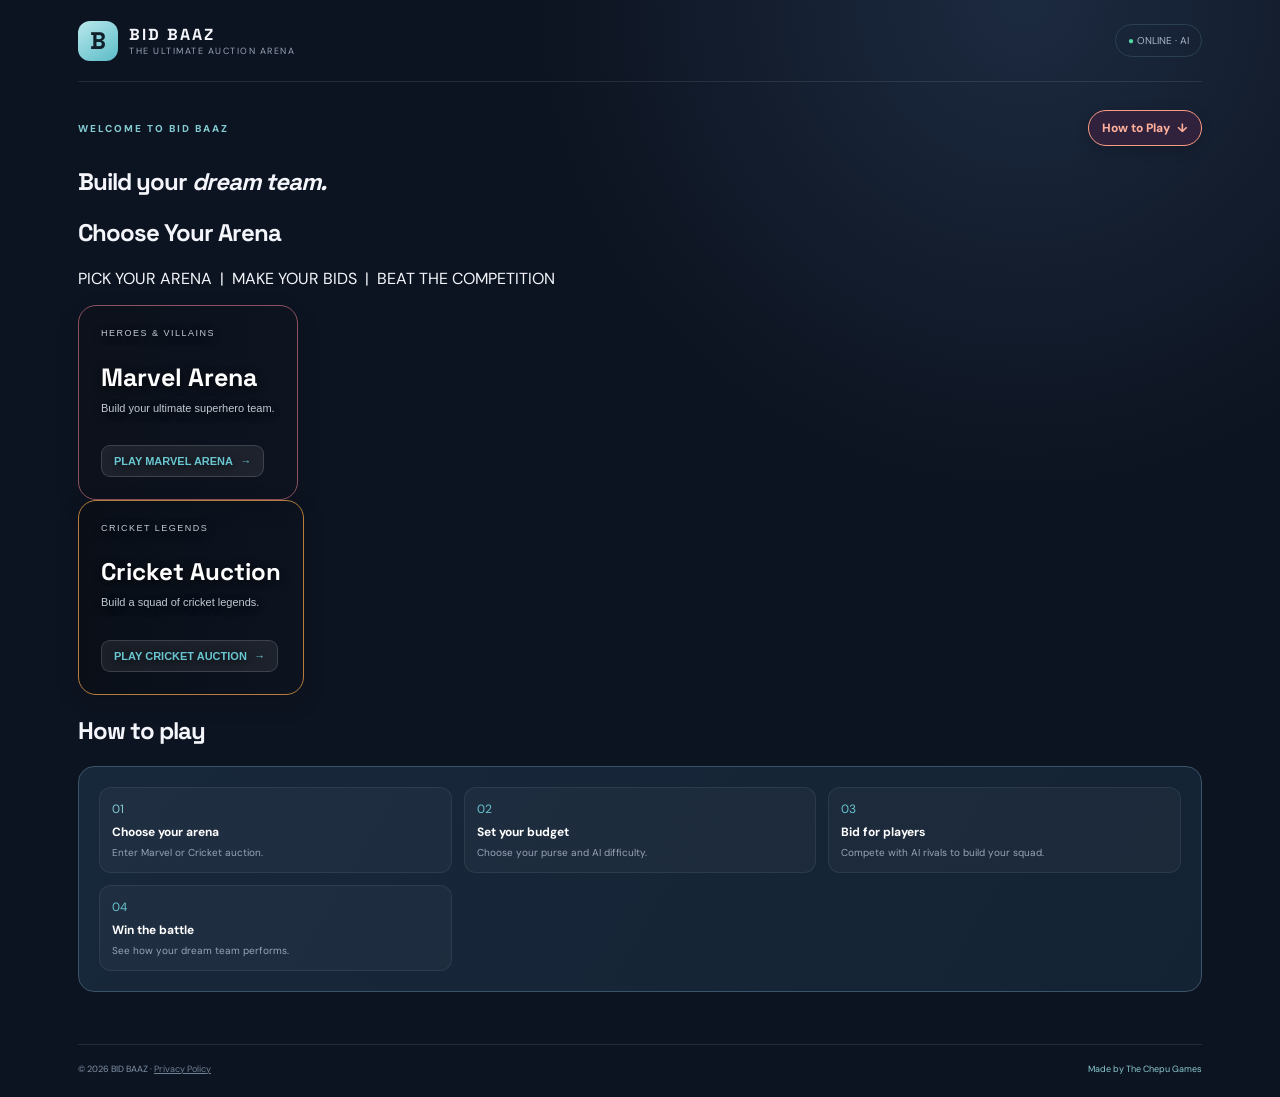
==== index.html @ c3bc9fbc "Update index.html" ====
<!DOCTYPE html>
<html lang="en">
 <head>
  <meta charset="utf-8"/>
  <meta content="width=device-width,initial-scale=1" name="viewport"/>
  <meta content="#101827" name="theme-color"/>
  <meta content="yes" name="mobile-web-app-capable"/>
  <meta content="yes" name="apple-mobile-web-app-capable"/>
  <meta content="black-translucent" name="apple-mobile-web-app-status-bar-style"/>
  <link href="manifest.json" rel="manifest"/>
  <link href="./icon-192.png" rel="icon" type="image/png"/>
  <link href="./icon-192.png" rel="apple-touch-icon"/>
  <title>
   Bid Baaz &mdash; Bid. Build. Battle.
  </title>
  <link href="style.css" rel="stylesheet"/>
 </head>
 <body>
  <div class="app-shell">
   <header class="topbar">
    <div aria-label="Bid Baaz" class="brand" id="brandHome">
     <span class="brand-mark">
      B
     </span>
     <span>
      <strong>
       BID BAAZ
      </strong>
      <small>
       THE ULTIMATE AUCTION ARENA
      </small>
     </span>
    </div>
    <span class="offline-pill">
     ● ONLINE · AI
    </span>
   </header>
   <main>
    <section class="screen active" id="homeScreen">
     <div class="home-design-panel">
     <div class="home-hero">
      <div class="hero-topline">
       <span class="eyebrow">WELCOME TO BID BAAZ</span>
       <a class="how-to-play-jump" href="#homeHow">How to Play <span aria-hidden="true">↓</span></a>
      </div>
      <h1>Build your <em>dream team.</em></h1>
      <div class="arena-heading">
       <span class="arena-rule"></span>
       <h2>Choose Your Arena</h2>
       <span class="arena-rule"></span>
      </div>
      <p class="arena-tagline">PICK YOUR ARENA&nbsp; | &nbsp;MAKE YOUR BIDS&nbsp; | &nbsp;BEAT THE COMPETITION</p>
     </div>
     <div class="home-arena-list">
      <button class="arena-card marvel-card home-arena-card" data-mode="marvel">
       <small>HEROES &amp; VILLAINS</small>
       <strong>Marvel Arena</strong>
       <span>Build your ultimate superhero team.</span>
       <b>PLAY MARVEL ARENA <i>→</i></b>
      </button>
      <button class="arena-card cricket-card home-arena-card" data-mode="cricket">
       <small>CRICKET LEGENDS</small>
       <strong>Cricket Auction</strong>
       <span>Build a squad of cricket legends.</span>
       <b>PLAY CRICKET AUCTION <i>→</i></b>
      </button>
     </div>
     </div>
     <div class="continue-card hidden" id="continueCard">
      <div>
       <b>Saved game available</b>
       <small id="continueLabel">Continue your last game</small>
      </div>
      <button class="btn pass" id="continueGame">Continue Game &rarr;</button>
      <button class="btn pass" id="discardGame">New Game</button>
     </div>
     <div class="home-how" id="homeHow">
      <div class="home-section-title">
       <h2>How to play</h2>
      </div>
      <div class="how-strip home-how-grid">
       <div><span class="step-number">01</span><b>Choose your arena</b><small>Enter Marvel or Cricket auction.</small></div>
       <div><span class="step-number">02</span><b>Set your budget</b><small>Choose your purse and AI difficulty.</small></div>
       <div><span class="step-number">03</span><b>Bid for players</b><small>Compete with AI rivals to build your squad.</small></div>
       <div><span class="step-number">04</span><b>Win the battle</b><small>See how your dream team performs.</small></div>
      </div>
     </div>
    </section>
    <section class="screen" id="settingsScreen">
     <button class="back-link" id="backHome">
      &larr; Back to home
     </button>
     <div class="screen-heading">
      <span class="eyebrow">
       AUCTION SETUP
      </span>
      <h1>
       Set the
       <em>
        rules.
       </em>
      </h1>
      <p>
       Everyone gets the same budget. You decide how tough the competition gets.
      </p>
     </div>
     <div class="settings-layout">
      <div class="panel settings-main">
       <label>
        Selected arena
       </label>
       <div class="selected-arena">
        <b id="selectedArenaName">
         Marvel Arena
        </b>
        <button id="changeArena">
         Change
        </button>
       </div>
       <label>
        Budget per team
       </label>
       <div class="budget-hint">
        Budget is set automatically by difficulty.
       </div>
       <label>
        AI opponents:
        <b id="opponentCountLabel">
         3
        </b>
       </label>
       <input id="opponentCount" max="6" min="1" type="range" value="3"/>
       <div class="range-labels">
        <span>
         1 rival
        </span>
        <span>
         6 rivals
        </span>
       </div>
       <label>
        AI difficulty
       </label>
       <div class="choice-row">
        <button class="choice active" data-difficulty="easy">
         <b>
          Easy
         </b>
         <small>
          ₹200 Cr
         </small>
        </button>
        <button class="choice" data-difficulty="medium">
         <b>
          Medium
         </b>
         <small>
          ₹150 Cr
         </small>
        </button>
        <button class="choice" data-difficulty="hard">
         <b>
          Hard
         </b>
         <small>
          ₹100 Cr
         </small>
        </button>
       </div>
       <div class="info-line">
        👤 You control your bids &mdash; choose +1, +5, +10 Cr or pass.
       </div>
       <div class="info-line">
        🤖 AI rivals keep competing even after you pass.
       </div>
       <div class="info-line arena-tip" id="arenaTip">
        🦸 Build your superhero squad, outbid AI rivals and assemble the strongest team.
       </div>
      </div>
      <aside>
       <div class="budget-card">
        <span class="eyebrow">
         YOUR AUCTION
        </span>
        <strong id="budgetPreview">
         ₹100 Cr
        </strong>
        <p id="teamCountPreview">
         4 teams
        </p>
        <p id="difficultyPreview">
         Easy
        </p>
        <small>
         &checkmark; Equal starting budget for every team
        </small>
       </div>
       <button class="btn gold full" id="beginAuction">
        Enter the auction &rarr;
       </button>
      </aside>
     </div>
    </section>
    <section class="screen" id="auctionScreen">
     <div class="auction-topline">
      <div class="auction-exit-purse">
       <button class="back-link" id="quitAuction">
        &larr; Exit
       </button>
       <span class="purse">
        Your purse
        <strong id="yourPurseTop">
         ₹100 Cr
        </strong>
       </span>
      </div>
      <b id="auctionRound">
       PLAYER 1 OF 12
      </b>
      <div class="auction-tools">
       <button aria-label="Pause game" class="pause-btn icon-control" id="pauseGame" title="Pause">
        Ⅱ
       </button>
       <div class="more-wrap">
        <button aria-expanded="false" aria-label="More auction options" class="pause-btn icon-control" id="moreAuction">
         &vellip;
        </button>
        <div class="auction-menu hidden" id="auctionMenu">
         <small>
          AUCTION SPEED
         </small>
         <button data-speed="1" type="button">
          1&times; Normal
         </button>
         <button data-speed="2" type="button">
          2&times; Fast
         </button>
         <button data-speed="3" type="button">
          3&times; Fast
         </button>
         <hr/>
         <button id="skipAuction" type="button">
          Skip to results &twoheadrightarrow;
         </button>
        </div>
       </div>
      </div>
     </div>
     <div class="auction-layout">
      <div class="panel lot-panel">
       <div class="lot-kicker">
        🟢 LIVE AUCTION
        <span id="lotCategory">
         HERO / VILLAIN
        </span>
       </div>
       <div class="lot-visual">
        <div class="portrait-wrap" id="lotPortrait">
        </div>
        <div class="portrait-copy">
         <small class="eyebrow">
          NOW UP FOR BIDS
         </small>
         <h1 id="lotName">
          Iron Man
         </h1>
         <p id="lotDescription">
          Genius &middot; Tech armour
         </p>
         <div class="rating">
          <strong id="lotRating">
           94
          </strong>
          <small>
           RATING
          </small>
         </div>
        </div>
        <span class="lot-rank" id="lotRank">
         RATING 94
        </span>
       </div>
       <div class="bid-board">
        <div class="bid-stat">
         <small>
          BASE PRICE
         </small>
         <b id="basePrice">
          ₹12 Cr
         </b>
        </div>
        <div class="bid-stat current-stat">
         <small>
          CURRENT BID
         </small>
         <b id="currentBid">
          &mdash;
         </b>
        </div>
        <div class="bid-stat timer-stat">
         <small>
          TIME
         </small>
         <b id="countdown">
          10
         </b>
        </div>
       </div>
       <div class="bid-status" id="bidStatus">
        Choose your bid or pass. AI rivals will keep playing.
       </div>
       <div class="bid-controls">
        <button class="btn bid-option" id="bidOne">
         + ₹1 Cr
        </button>
        <button class="btn bid-option" id="bidFive">
         + ₹5 Cr
        </button>
        <button class="btn bid-option" id="bidTen">
         + ₹10 Cr
        </button>
        <button class="btn pass" id="passButton">
         Pass
        </button>
       </div>
       <div class="sold-result hidden" id="soldResult">
       </div>
       <div class="auction-footnote">
        Virtual credits only &middot; No real-money bidding
       </div>
      </div>
      <aside class="auction-side">
       <div class="panel compact-panel">
        <div class="panel-title">
         <h3>
          At the table
         </h3>
         <span id="activeTeamsLabel">
          4 active
         </span>
        </div>
        <div id="bidderList">
        </div>
       </div>
       <div class="panel compact-panel">
        <div class="panel-title">
         <h3>
          Your squad
         </h3>
         <span id="squadCount">
          0 picked
         </span>
        </div>
        <div id="miniSquad">
         <p class="empty-note">
          Your winning bids will appear here.
         </p>
        </div>
       </div>
      </aside>
     </div>
    </section>
    <section class="screen" id="resultsScreen">
     <div class="results-hero">
      <span class="eyebrow">
       TOURNAMENT COMPLETE
      </span>
      <h1>
       The champions are decided
      </h1>
     </div>
     <div class="panel champion-panel" id="championPanel">
     </div>
     <div class="results-grid">
      <div class="panel results-table-panel">
       <div class="standings-heading">
        <h3>
         Final standings
        </h3>
        <button aria-controls="battlePanel" aria-expanded="false" class="showdown-toggle" id="toggleShowdown" type="button">
         <span>
          ⚔
         </span>
         Team showdown
         <b id="showdownChevron">
          ＋
         </b>
        </button>
       </div>
       <div id="standings">
       </div>
      </div>
     </div>
     <div class="panel cricket-league-panel hidden" id="cricketLeaguePanel">
      <h3>
       🏏 Tournament matches
      </h3>
      <p class="showdown-explainer">
       Every team plays every other team once. Open any match for its scorecard and highlights.
      </p>
      <div id="cricketFixtures">
      </div>
     </div>
     <div class="panel battle-panel hidden" id="battlePanel">
      <h3>
       ⚔ Team showdown
      </h3>
      <p class="showdown-explainer">
       Every team faces the others one-on-one. Marvel battles are decided by character power tiers and ability matchups&mdash;not by adding team ratings. Backup characters matter mainly when the matchup is close.
      </p>
      <div id="battleSummary">
      </div>
      <button class="btn pass full" id="battleAgain">
       Run battle again &orarr;
      </button>
     </div>
     <div class="results-actions">
      <button class="btn pass" id="viewTeams">
       View all squads
      </button>
      <button class="btn pass" id="newAuction">
       Start new auction &rarr;
      </button>
     </div>
     <div class="panel all-teams hidden" id="allTeamsPanel">
     </div>
    </section>
   </main>
      <footer>
    <span>
     &copy; 2026 BID BAAZ &middot; <a href="privacy.html" style="color: inherit; text-decoration: underline; opacity: 0.85;">Privacy Policy</a>
    </span>
    <span>
     Made by The Chepu Games
    </span>
   </footer>
  </div>
  <div aria-hidden="true" class="modal-backdrop hidden" id="playModal">
   <div class="modal-card">
    <button aria-label="Close" class="modal-close" data-close="playModal">
     &times;
    </button>
    <span class="eyebrow">
     MARVEL ARENA
    </span>
    <h2>
     How do you want to play?
    </h2>
    <button class="modal-choice" id="playAI">
     🤖
     <span>
      <b>
       Play with AI
      </b>
      <small>
       Challenge computer-controlled rivals
      </small>
     </span>
     <i>
      &rarr;
     </i>
    </button>
    <button class="modal-choice disabled-choice" id="playMulti">
     👥
     <span>
      <b>
       Multiplayer
      </b>
      <small>
       Play with friends &mdash; coming soon
      </small>
     </span>
     <i>
      🔒
     </i>
    </button>
   </div>
  </div>
  <div aria-hidden="true" class="modal-backdrop hidden" id="arenaModal">
   <div class="modal-card">
    <button aria-label="Close" class="modal-close" data-close="arenaModal">
     &times;
    </button>
    <span class="eyebrow">
     CHANGE ARENA
    </span>
    <h2>
     Choose an arena
    </h2>
    <button class="modal-choice" data-pick-arena="marvel">
     ✦
     <span>
      <b>
       Marvel Arena
      </b>
      <small>
       Heroes &amp; villains
      </small>
     </span>
     <i>
      &rarr;
     </i>
    </button>
    <button class="modal-choice" data-pick-arena="cricket">
     🏏
     <span>
      <b>
       Cricket Auction
      </b>
      <small>
       Cricket legends
      </small>
     </span>
     <i>
      &rarr;
     </i>
    </button>
    <button class="modal-choice disabled-choice">
     🎌
     <span>
      <b>
       Anime Arena
      </b>
      <small>
       Coming soon
      </small>
     </span>
     <i>
      🔒
     </i>
    </button>
   </div>
  </div>
  <div class="pause-overlay hidden" id="pauseOverlay">
   <div class="pause-card">
    <span class="eyebrow">
     GAME PAUSED
    </span>
    <h2>
     Your progress is saved
    </h2>
    <p>
     AI bidding and the auction timer are stopped.
    </p>
    <button class="btn gold full" id="resumeGame">
     ▶ Resume game
    </button>
    <button class="btn pass full" id="saveExit">
     Save &amp; exit to home
    </button>
   </div>
  </div>
  <div aria-live="polite" class="countdown-popup" id="countdownPopup">
  </div>
  <div class="toast" id="toast">
  </div>
  <script src="script.js">
  </script>
  <script>
   if("serviceWorker" in navigator){window.addEventListener("load",()=>navigator.serviceWorker.register("./service-worker.js").catch(err=>console.error("Service worker registration failed:",err)));}
  </script>
 </body>
</html>
---- style.css ----
@import url('https://fonts.googleapis.com/css2?family=DM+Sans:wght@400;500;600;700;800&family=Space+Grotesk:wght@400;500;600;700&display=swap');
:root{--bg:#0d1421;--panel:#151f30;--line:#29364a;--text:#f4f6fb;--muted:#98a5b8;--gold:#f2bd59;--green:#55d6a0}*{box-sizing:border-box}body{margin:0;background:radial-gradient(circle at 80% 0%,#1c2a40,transparent 32%),var(--bg);color:var(--text);font-family:'DM Sans',sans-serif}.app-shell{max-width:1180px;margin:auto;padding:0 28px}.topbar{height:82px;display:flex;align-items:center;justify-content:space-between;border-bottom:1px solid #ffffff18}.brand{display:flex;gap:11px;align-items:center;color:inherit;text-decoration:none}.brand-mark{width:40px;height:40px;border-radius:12px;background:linear-gradient(145deg,#ffe1a0,#d99531);color:#182131;display:grid;place-items:center;font:800 24px 'Space Grotesk'}.brand strong,.brand small{display:block}.brand strong{font:700 16px 'Space Grotesk';letter-spacing:2px}.brand small{color:var(--muted);font-size:9px;letter-spacing:1.5px}.offline-pill{font-size:10px;color:#a9b5c6;border:1px solid var(--line);padding:9px 12px;border-radius:30px}.offline-pill:first-letter{color:var(--green)}main{min-height:calc(100vh - 140px);padding:28px 0 52px}.screen{display:none}.screen.active{display:block;animation:fade .25s}@keyframes fade{from{opacity:.4;transform:translateY(4px)}to{opacity:1;transform:none}}.hero{display:grid;grid-template-columns:1.2fr .8fr;align-items:center;min-height:340px;padding:30px 7%;background:linear-gradient(110deg,#18253a,#26334a);border:1px solid #31415a;border-radius:26px}.eyebrow{font-size:10px;letter-spacing:2px;font-weight:800;color:var(--gold)}h1,h2{font-family:'Space Grotesk';letter-spacing:-1px}.hero h1,.screen-heading h1,.results-hero h1{font-size:clamp(34px,5vw,54px);line-height:1.08;margin:14px 0}.hero h1 em,.screen-heading em,.results-hero em{color:var(--gold);font-style:normal}.hero p,.screen-heading p{color:#aeb9c9;max-width:450px;line-height:1.6;font-size:14px}.hero small{display:block;color:var(--muted);margin-top:13px}.hero-art{height:230px;display:grid;place-items:center;font-size:95px;position:relative}.hero-art i,.hero-art b{position:absolute;font:700 12px 'Space Grotesk';color:var(--gold);background:#26364d;padding:10px 14px;border:1px solid #50627b;border-radius:10px}.hero-art i{top:25px;left:8%}.hero-art b{right:5%;bottom:24px}.btn{border:0;border-radius:13px;padding:13px 17px;font-weight:800;font-size:12px;cursor:pointer;transition:.18s}.btn:hover{filter:brightness(1.08);transform:translateY(-1px)}.gold{background:linear-gradient(135deg,#ffdc91,#e9ad47);color:#1b2432;box-shadow:0 7px 22px #d89b3c26}.full{width:100%;margin-top:12px}.section-heading{display:flex;justify-content:space-between;align-items:end;margin:36px 2px 16px}.section-heading h2{margin:6px 0}.section-heading small{color:var(--muted)}.arena-grid{display:grid;grid-template-columns:1fr 1fr;gap:15px}.arena-card{min-height:185px;border-radius:18px;padding:22px;text-align:left;color:white;display:flex;flex-direction:column;align-items:flex-start;gap:9px;border:1px solid #46536b;cursor:pointer}.marvel-card{background:radial-gradient(circle at 90% 10%,#65414c,transparent 40%),linear-gradient(120deg,#33283a,#1c2538)}.cricket-card{background:radial-gradient(circle at 90% 10%,#326c5c,transparent 40%),linear-gradient(120deg,#193c3a,#1c293a)}.arena-card small{letter-spacing:1.5px;color:#c4cad5;font-size:9px}.arena-card strong{font:700 24px 'Space Grotesk';margin-top:14px}.arena-card span{font-size:11px;color:#c1c9d5}.arena-card b{font-size:11px;color:var(--gold);margin-top:8px}.how-strip{display:grid;grid-template-columns:repeat(3,1fr);gap:15px;margin-top:20px;padding:19px;background:#131e2d;border:1px solid var(--line);border-radius:16px;color:var(--gold)}.how-strip b,.how-strip small{display:block}.how-strip b{color:white;font-size:11px}.how-strip small{color:var(--muted);font-size:9px;margin-top:4px}.back-link{border:0;background:none;color:var(--muted);font-size:11px;font-weight:700;cursor:pointer;padding:6px 0}.screen-heading{text-align:center;margin:25px auto}.screen-heading h1{font-size:42px}.screen-heading p{margin:auto}.settings-layout,.auction-layout{display:grid;grid-template-columns:1.45fr .75fr;gap:17px;max-width:960px;margin:auto}.panel{background:linear-gradient(145deg,#182437,#141e2e);border:1px solid var(--line);border-radius:20px}.settings-main{padding:24px}.settings-main>label{display:block;font-size:12px;font-weight:800;margin:16px 0 8px}.settings-main select,.settings-main input[type=number]{width:100%;padding:12px;border:1px solid #34445b;border-radius:10px;background:#0f1928;color:white}.selected-arena{display:flex;justify-content:space-between;padding:12px;background:#0f1928;border:1px solid #34445b;border-radius:10px}.selected-arena button{background:none;border:0;color:var(--gold)}.range-labels{display:flex;justify-content:space-between;color:var(--muted);font-size:9px}.choice-row{display:grid;grid-template-columns:repeat(3,1fr);gap:8px}.choice{padding:12px 6px;background:#0f1928;border:1px solid #34445b;color:white;border-radius:10px}.choice.active{border-color:var(--gold);background:#332d25;color:var(--gold)}.info-line{font-size:11px;color:#cbd3df;margin-top:14px}.budget-card{padding:22px;background:linear-gradient(145deg,#293a50,#182638);border:1px solid #465a73;border-radius:18px}.budget-card>strong{display:block;font:700 38px 'Space Grotesk';color:var(--gold);margin:14px 0}.budget-card p{font-size:11px;color:#c4cedb;border-top:1px solid #ffffff18;padding-top:10px}.budget-card small{color:var(--green);font-size:10px}.hidden{display:none!important}.auction-topline{display:flex;align-items:center;justify-content:space-between;margin-bottom:18px}.auction-topline>b{font-size:10px;letter-spacing:1.4px;color:var(--gold)}.purse{font-size:10px;color:var(--muted);padding:9px 12px;background:#172337;border:1px solid var(--line);border-radius:30px}.purse strong{color:var(--gold);margin-left:5px}.lot-panel{padding:22px}.lot-kicker{font-size:9px;letter-spacing:1.4px;color:var(--muted)}.lot-kicker span{float:right;color:var(--gold)}.lot-visual{min-height:190px;margin:16px 0;border-radius:15px;background:radial-gradient(circle at 20% 50%,#4d5874,#25334b 48%,#172337);border:1px solid #455570;display:flex;align-items:center;gap:18px;padding:12px 18px;position:relative;overflow:hidden}.portrait-wrap{width:32%;max-width:185px;min-width:105px;align-self:stretch;display:flex;align-items:center}.portrait-wrap img{width:100%;height:160px;object-fit:contain;filter:drop-shadow(0 12px 14px #0008)}.portrait-copy{flex:1;min-width:0;padding-right:38px}.portrait-copy h1{font-size:clamp(22px,3vw,30px);margin:7px 0}.portrait-copy p{font-size:11px;line-height:1.5;color:#c3ccda;margin:0}.rating{display:inline-flex;align-items:baseline;gap:7px;margin-top:12px;padding:6px 10px;background:#101b2a88;border:1px solid #ffffff1c;border-radius:9px}.rating strong{font:700 18px 'Space Grotesk';color:var(--gold)}.rating small{font-size:8px;color:var(--muted)}.lot-rank{position:absolute;right:12px;bottom:10px;font-size:8px;letter-spacing:1px;color:#d5dcea;background:#101b2a99;padding:6px 9px;border-radius:20px}.bid-board{display:grid;grid-template-columns:1fr 1fr .72fr;gap:8px}.bid-stat{background:#0f1928;border:1px solid #2b3b51;border-radius:11px;padding:11px;min-width:0}.bid-stat small,.bid-stat b{display:block}.bid-stat small{font-size:8px;letter-spacing:1px;color:var(--muted)}.bid-stat b{font:700 15px 'Space Grotesk';margin-top:6px;white-space:nowrap}.current-stat{border-color:#9b763d;background:#29291f}.current-stat b,.timer-stat b{color:var(--gold)}.timer-stat{text-align:center;background:#172337;border-color:#53627a}.timer-stat b{font-size:19px}.bid-status{text-align:center;color:#c4cedb;font-size:10px;margin:14px 0;min-height:15px}.bid-controls{display:grid;grid-template-columns:repeat(3,minmax(0,1fr)) 1.1fr;gap:8px;padding:0 7px}.bid-option{background:linear-gradient(145deg,#3a342b,#242b37);border:1px solid #80643c;color:#f4c875;border-radius:13px;padding:13px 5px}.pass{background:linear-gradient(145deg,#2a384c,#202c40);border:1px solid #40516a;color:#e4eaf3;border-radius:13px;padding:13px 8px}.btn:disabled{opacity:.32;cursor:not-allowed;transform:none}.sold-result{margin:12px 7px 0;padding:11px 14px;border-radius:13px;border:1px solid #9a7844;background:linear-gradient(110deg,#3b3428,#202c3d);display:flex;align-items:center;gap:11px}.sold-check{width:29px;height:29px;border-radius:9px;background:#d7ad62;color:#172131;display:grid;place-items:center;font-weight:900}.sold-result small,.sold-result strong,.sold-result em{display:block}.sold-result small{font-size:8px;letter-spacing:1.4px;color:#e4c98e}.sold-result strong{font:700 14px 'Space Grotesk';margin-top:2px}.sold-result em{font-style:normal;font-size:9px;color:#b9c4d2;margin-top:2px}.auction-footnote{text-align:center;color:#748399;font-size:9px;margin-top:13px}.auction-side{display:flex;flex-direction:column;gap:14px}.compact-panel{padding:17px}.panel-title{display:flex;justify-content:space-between;align-items:center;margin-bottom:13px}.panel-title h3{font:600 14px 'Space Grotesk';margin:0}.panel-title span{font-size:9px;color:var(--muted)}.bidder{display:flex;align-items:center;gap:8px;padding:8px;background:#101a29;border-radius:10px;margin:7px 0}.avatar{width:27px;height:27px;display:grid;place-items:center;border-radius:8px;background:#293b54}.bidder-info{flex:1;min-width:0}.bidder-info b,.bidder-info small{display:block}.bidder-info b{font-size:10px}.bidder-info small{font-size:8px;color:var(--muted);margin-top:2px}.cash{font-size:9px;color:var(--gold);white-space:nowrap}.bidder>small{font-size:8px;color:var(--green);min-width:25px;text-align:right}.bidder>small.out{color:var(--muted)}.mini-player{display:flex;justify-content:space-between;padding:8px;background:#101a29;border-radius:8px;font-size:9px;margin:6px 0}.mini-player b{color:var(--gold)}.empty-note{font-size:10px;color:var(--muted);line-height:1.5}.results-hero{text-align:center;margin:25px}.results-hero h1{font-size:40px}.champion-panel{padding:22px;display:flex;justify-content:space-between;align-items:center;background:linear-gradient(110deg,#3c3427,#1c2b3c);border-color:#82663c}.champion-panel h2{margin:7px 0}.champion-panel p{font-size:10px;color:#c1c9d5}.champion-panel>strong{font:700 30px 'Space Grotesk';color:var(--gold);text-align:right}.champion-panel>strong small{display:block;font-size:8px;color:var(--muted)}.results-grid{display:grid;grid-template-columns:1.2fr .8fr;gap:15px;margin-top:15px}.results-table-panel,.battle-panel,.all-teams{padding:20px}.standing-row{display:grid;grid-template-columns:30px 1fr auto;gap:9px;align-items:center;padding:12px 3px;border-top:1px solid #2b394d;font-size:11px}.standing-row>span small{display:block;color:var(--muted);font-size:8px;margin-top:3px}.standing-row>b:last-child{color:var(--gold)}.results-actions{display:flex;justify-content:center;gap:10px;margin:18px}.team-detail-grid{display:grid;grid-template-columns:1fr 1fr;gap:10px}.team-detail{background:#101a29;border:1px solid #2c3a4d;border-radius:12px;padding:13px;font-size:11px}.team-detail p,.team-detail li{font-size:9px;color:#c5cfdd}.team-detail ul{padding-left:17px}footer{border-top:1px solid #ffffff18;display:flex;justify-content:space-between;padding:18px 0 22px;color:#718096;font-size:9px}.toast{position:fixed;bottom:22px;left:50%;transform:translate(-50%,20px);opacity:0;background:#f1bd5b;color:#172131;padding:11px 16px;border-radius:10px;font-size:11px;font-weight:800;transition:.2s;pointer-events:none}.toast.show{opacity:1;transform:translate(-50%,0)}
@media(max-width:760px){.app-shell{padding:0 15px}.topbar{height:68px}.hero{grid-template-columns:1fr;padding:25px;min-height:0}.hero-art{height:135px}.arena-card{padding:16px;min-height:165px}.arena-card strong{font-size:19px}.settings-layout,.auction-layout,.results-grid{grid-template-columns:1fr}.settings-main{padding:18px}.auction-side{display:grid;grid-template-columns:1fr 1fr}.lot-panel{padding:15px}.lot-visual{min-height:165px;padding:10px}.portrait-wrap{width:31%;min-width:90px}.portrait-wrap img{height:140px}.portrait-copy{padding-right:32px}.portrait-copy h1{font-size:22px}.portrait-copy p{font-size:10px}.bid-stat{padding:9px}.bid-stat b{font-size:13px}.auction-topline{gap:7px}.auction-topline>b{font-size:8px}.purse{font-size:9px;padding:8px}.champion-panel{padding:16px}.team-detail-grid{grid-template-columns:1fr}}
@media(max-width:430px){.how-strip{grid-template-columns:1fr}.how-strip>div{font-size:14px}.auction-side{grid-template-columns:1fr}.bid-controls{grid-template-columns:repeat(3,minmax(0,1fr)) 1fr;gap:5px;padding:0}.bid-option,.pass{font-size:10px;padding:12px 3px}.portrait-wrap{min-width:82px;width:30%}.portrait-wrap img{height:130px}.portrait-copy h1{font-size:20px}.lot-rank{font-size:7px}.standing-row{grid-template-columns:24px 1fr auto}.arena-grid{gap:9px}.arena-card strong{font-size:17px}.hero h1{font-size:37px}}
/* Bid Baaz refinements: compact arena home, clear modal flow, difficulty-linked purse */
.hero{display:none!important}.section-heading{margin-top:12px}.arena-grid{display:flex;gap:14px;overflow-x:auto;scroll-snap-type:x mandatory;padding:2px 2px 12px;scrollbar-width:thin}.arena-card{flex:0 0 calc(50% - 7px);scroll-snap-align:start;min-height:190px;transition:transform .18s,border-color .18s}.arena-card:hover{transform:translateY(-2px);border-color:#7890aa}.anime-card{background:radial-gradient(circle at 90% 10%,#594d73,transparent 42%),linear-gradient(120deg,#302c46,#1c293b);border-style:dashed}.arena-card b{margin-top:auto}.how-strip{margin-top:12px}.budget-hint{font-size:10px;color:var(--muted);margin:-2px 0 4px}.choice{display:flex;flex-direction:column;align-items:flex-start;gap:5px;min-height:62px}.choice b{font-size:12px}.choice small{font-size:10px;color:#c3ccda}.choice.active small{color:#f2cf91}.modal-backdrop{position:fixed;inset:0;background:#050a12bb;backdrop-filter:blur(7px);z-index:100;display:grid;place-items:center;padding:18px}.modal-backdrop.hidden{display:none}.modal-card{width:min(100%,390px);position:relative;padding:25px;background:linear-gradient(145deg,#1d2b40,#131d2c);border:1px solid #45566d;border-radius:22px;box-shadow:0 24px 80px #0009;animation:fade .2s}.modal-card h2{font-size:23px;margin:9px 0 20px}.modal-close{position:absolute;right:14px;top:12px;width:32px;height:32px;border-radius:10px;border:1px solid #46566b;background:#26364a;color:#edf1f7;font-size:22px;line-height:1}.modal-choice{width:100%;display:flex;align-items:center;gap:12px;padding:14px;margin-top:9px;border-radius:13px;border:1px solid #3b4c63;background:#111c2b;color:#edf1f7;text-align:left}.modal-choice>span{flex:1}.modal-choice b,.modal-choice small{display:block}.modal-choice b{font-size:12px}.modal-choice small{font-size:10px;color:var(--muted);margin-top:4px}.modal-choice>i{font-style:normal;color:#d9b16d}.disabled-choice{opacity:.58;cursor:not-allowed}.modal-open{overflow:hidden}.bid-status{min-height:18px}.bid-controls{margin-top:2px}.sold-result{margin-top:10px}.portrait-wrap{width:30%;max-width:175px}.portrait-wrap img{height:165px;object-fit:contain}.lot-visual{min-height:190px}.timer-stat b{font-variant-numeric:tabular-nums}.bidder{transition:opacity .2s}.bidder:has(.out){opacity:.62}
@media(max-width:600px){.arena-card{flex-basis:82%;min-height:175px}.section-heading{margin:7px 2px 12px}.section-heading h2{font-size:22px}.how-strip{padding:15px}.lot-visual{min-height:160px}.portrait-wrap{width:29%;min-width:84px}.portrait-wrap img{height:138px}.portrait-copy{padding-right:24px}.lot-rank{font-size:7px;right:8px;bottom:7px}.bid-controls{grid-template-columns:repeat(3,minmax(0,1fr)) 1fr}.bid-option,.pass{font-size:10px}}

/* Auction callouts: readable bidder identity and calm final-countdown emphasis */
.bid-status{font-size:12px;line-height:1.45;min-height:22px;color:#c9d2df}
.bidder-action{display:inline-block;padding:3px 9px;border-radius:7px;background:linear-gradient(135deg,#243e55,#304d62);border:1px solid #6d9aab;color:#b9e4e8;font-weight:800;letter-spacing:.25px;box-shadow:0 2px 10px rgba(67,155,163,.12)}
.bid-action-word{color:#b8c2d0;font-weight:600}
.bid-amount{display:inline-block;margin-left:3px;color:#f0c5a0;font-weight:900;text-shadow:0 0 12px rgba(240,197,160,.18)}
.timer-stat b{transition:color .35s ease,transform .35s ease,text-shadow .35s ease}
.timer-stat b.urgent{color:#ff777e;text-shadow:0 0 13px rgba(255,91,105,.28);animation:finalTick 1.15s ease-in-out infinite}
@keyframes finalTick{0%,100%{transform:scale(1);opacity:.88}50%{transform:scale(1.08);opacity:1}}
.countdown-popup{position:fixed;z-index:1000;left:50%;bottom:76px;transform:translate(-50%,14px) scale(.96);opacity:0;pointer-events:none;padding:10px 17px;border-radius:13px;background:linear-gradient(120deg,#253f4a,#304b57);border:1px solid #82b6b0;color:#e2f5ed;font:700 12px 'Space Grotesk';letter-spacing:.35px;box-shadow:0 10px 30px rgba(0,0,0,.32);transition:opacity .24s ease,transform .24s ease;white-space:nowrap}
.countdown-popup.show{opacity:1;transform:translate(-50%,0) scale(1)}
.sold-result{background:linear-gradient(110deg,#1e3b3b,#203b46);border:1px solid #579b91;box-shadow:0 8px 22px rgba(25,111,100,.13)}
.sold-check{background:#b9e0d2;color:#173a39}
.sold-result small{color:#a8d8ca}
.sold-result strong{color:#e4f5ed}
.sold-result em{color:#b4d3ca}
@media(prefers-reduced-motion:reduce){.timer-stat b.urgent{animation:none}.countdown-popup{transition:none}}

/* Results: keep Team Showdown collapsed until the user asks to open it. */
.results-grid{grid-template-columns:1fr}
.standings-heading{display:flex;align-items:center;justify-content:space-between;gap:12px;margin-bottom:8px}
.standings-heading h3{margin:0}
.showdown-toggle{display:inline-flex;align-items:center;gap:8px;border:1px solid #52647b;border-radius:11px;padding:9px 12px;background:#111d2d;color:#e8edf5;font:700 10px 'DM Sans',sans-serif;cursor:pointer;white-space:nowrap}
.showdown-toggle span{color:var(--gold);font-size:14px}
.showdown-toggle b{color:var(--gold);font-size:14px;margin-left:3px}
.showdown-toggle:hover{border-color:#d3a85c;background:#1a293d}
.battle-panel{margin-top:14px;padding:20px}
.battle-panel h3{margin:0 0 8px;font:700 15px 'Space Grotesk'}
.showdown-explainer{margin:0 0 12px;color:#c2ccda;font-size:11px;line-height:1.6;padding:11px 13px;background:#101a29;border:1px solid #2b3b51;border-radius:11px}
.portrait-wrap img{filter:drop-shadow(0 12px 14px #0009) saturate(1.12) contrast(1.06)}
@media(max-width:430px){.standings-heading{align-items:flex-start;flex-direction:column}.showdown-toggle{align-self:flex-start}.battle-panel{padding:15px}}

/* User-provided Marvel Arena banner and character portraits */
.marvel-card{position:relative;isolation:isolate;background:linear-gradient(90deg,rgba(12,17,27,.90),rgba(12,17,27,.58) 58%,rgba(12,17,27,.35)),url("https://raw.githubusercontent.com/Pikapipikachuu/Bid-Baaz/main/marvel-banner.png") center 58%/cover no-repeat!important;border-color:#8d5260!important;text-shadow:0 2px 8px #000b}
.marvel-card>*{position:relative;z-index:1}
.marvel-card strong{font-size:clamp(19px,2.3vw,25px)!important}
.portrait-wrap img{border-radius:10px;object-fit:contain;background:#080a0e;max-height:170px}

/* User-provided IPL Auction banner */
.cricket-card{
  position:relative;
  isolation:isolate;
  overflow:hidden;
  background:
    linear-gradient(90deg,rgba(9,14,22,.86),rgba(9,14,22,.42) 58%,rgba(9,14,22,.20)),
    url("https://raw.githubusercontent.com/Pikapipikachuu/Bid-Baaz/main/ipl-auction-banner.png") center 48%/cover no-repeat!important;
  border-color:#b77d3c!important;
  text-shadow:0 2px 8px #000c;
}
.cricket-card>*{position:relative;z-index:1}

/* Pause, save/resume and cricket tournament presentation */
.continue-card{display:flex;align-items:center;gap:10px;padding:14px 16px;margin:12px 0;background:#18283a;border:1px solid #b88a4c;border-radius:14px}.continue-card>div{flex:1}.continue-card b,.continue-card small{display:block}.continue-card small{color:#aeb9c8;font-size:10px;margin-top:4px}.pause-btn{border:1px solid #62738a;background:#182538;color:#f1d29a;border-radius:9px;padding:8px 12px;font-weight:800}.auction-topline{flex-wrap:wrap}.pause-overlay{position:fixed;inset:0;z-index:1200;background:#050a12dd;display:grid;place-items:center;padding:18px}.pause-overlay.hidden{display:none}.pause-card{width:min(100%,360px);padding:25px;background:#1a293b;border:1px solid #53677e;border-radius:20px;text-align:center;box-shadow:0 20px 60px #0009}.pause-card h2{margin:10px 0}.pause-card p{color:#b9c4d2;font-size:12px;margin-bottom:18px}.pause-card .btn{margin-top:8px}.cricket-league-panel{padding:18px;margin-top:14px}.fixture-row{display:grid;grid-template-columns:1fr auto auto;gap:10px;align-items:center;padding:12px 3px;border-top:1px solid #304056;font-size:11px}.fixture-row small{display:block;color:#9eacbd;font-size:9px;margin-top:3px}.fixture-row button{border:1px solid #60748b;background:#172638;color:#e7edf5;padding:7px 9px;border-radius:8px;font-size:10px}.scorecard{margin:10px 0 16px;padding:14px;background:#101a29;border:1px solid #34465c;border-radius:12px}.scorecard h4{margin:6px 0}.scorecard table{width:100%;border-collapse:collapse;font-size:10px}.scorecard th,.scorecard td{text-align:left;padding:6px 4px;border-bottom:1px solid #2b394d}.scorecard .innings{margin-top:12px}.scorecard .commentary{font-size:10px;line-height:1.55;color:#c3cfdd}.scorecard .commentary li{margin:3px 0}.hidden{display:none!important}@media(max-width:520px){.continue-card{flex-wrap:wrap}.continue-card>div{flex-basis:100%}.fixture-row{grid-template-columns:1fr auto}.fixture-row button{grid-column:2}.pause-btn{padding:7px 9px}}
.full-commentary{margin:12px 0;padding:10px;background:#172538;border:1px solid #34465c;border-radius:9px;font-size:10px}.full-commentary summary{cursor:pointer;color:#f0cf98;font-weight:800}.full-commentary ol{max-height:260px;overflow:auto;padding-left:22px;color:#c8d2df;line-height:1.55}.full-commentary li{margin:3px 0}


/* Refined cool-accent setup screen and compact tournament results */
:root{--gold:#69c6d1;--line:#2b4054}
.brand-mark{background:linear-gradient(145deg,#b9e9ec,#5bbbc7);color:#10212b}
.eyebrow{color:#83cbd2}
.screen-heading em,.results-hero em{color:#83cbd2}
.selected-arena button{color:#83cbd2}
.choice.active{border-color:#69c6d1;background:#1b3540;color:#9ce0e4;box-shadow:0 0 0 1px #69c6d122}
.choice.active small{color:#c5e8e9}
.settings-main{background:linear-gradient(145deg,#19283a,#141f2e);border-color:#2d4053}
.budget-card{background:linear-gradient(145deg,#20374b,#17283a);border-color:#40576b}
.budget-card>strong{color:#d8eef0;font-size:35px;margin:12px 0}
.budget-card p{display:inline-block;width:48%;vertical-align:top;margin:0;padding:10px 0;border-top:1px solid #ffffff18}
.budget-card p+p{padding-left:10px;border-left:1px solid #ffffff18}
.budget-card small{display:inline-flex;align-items:center;margin-top:8px;padding:7px 10px;border-radius:20px;background:#153a36;color:#80d8b7}
#beginAuction{min-height:58px;padding-top:15px;padding-bottom:15px;background:linear-gradient(135deg,#a9e0e3,#5cbec8);color:#10232c;box-shadow:0 8px 22px #3baab51c}
.info-line{line-height:1.5;margin-top:12px}
.arena-tip{padding-top:3px}
footer{color:#8294a8}
footer span:last-child{color:#8acbd1}
.results-hero{margin:25px 0 20px}
.results-hero h1{font-size:clamp(22px,4vw,30px);line-height:1.2;white-space:nowrap;margin:12px 0}
.champion-panel{background:linear-gradient(110deg,#203b4a,#1a2b3c);border-color:#476777}
.champion-panel>strong{color:#83cbd2}
.standing-row>b:last-child{color:#83cbd2}
.scorecard{width:100%;max-width:none;margin:12px 0 16px;padding:12px;background:#101a29;border-color:#34465c;overflow:hidden}
.scorecard-top{display:flex;justify-content:space-between;align-items:center;gap:10px;margin-bottom:10px}
.scorecard-top h4{margin:0;font-size:12px}
.scorecard-top span{font-size:9px;color:#9fb2c4;white-space:nowrap}
.score-track{display:flex;gap:10px;overflow-x:auto;scroll-snap-type:x mandatory;scrollbar-width:thin;padding-bottom:8px;overscroll-behavior-x:contain}
.score-slide{flex:0 0 100%;min-width:0;max-width:100%;scroll-snap-align:start;background:#142033;border:1px solid #2b4055;border-radius:10px;padding:10px;overflow:hidden}
.score-slide h4{font-size:11px;line-height:1.4;margin:2px 0 10px}
.score-tables{display:grid;grid-template-columns:1fr;gap:12px}
.score-table-wrap{min-width:0;overflow-x:auto;max-height:230px;overflow-y:auto;scrollbar-width:thin}
.score-table-title{display:block;font-size:10px;color:#b7dce0;margin:2px 0 5px}
.scorecard table{min-width:100%;width:max-content;max-width:100%;font-size:9px}
.scorecard th,.scorecard td{padding:6px 5px;white-space:nowrap}
.scorecard th:first-child,.scorecard td:first-child{white-space:normal;min-width:100px}
.scorecard .commentary{font-size:10px;line-height:1.5;padding-left:18px}
.scorecard .commentary li{margin:5px 0}
.highlights-slide{overflow-y:auto;max-height:420px}
.fixture-toggle{border:1px solid #557184;background:#1a3042;color:#d8eef0;padding:8px 12px;border-radius:9px;font-size:10px;font-weight:700;cursor:pointer;margin-top:10px}
.close-scorecard{width:100%}
.match-detail-slot{grid-column:1/-1;width:100%;min-width:0}
.match-detail-slot.hidden{display:none!important}
.fixture-row{grid-template-columns:minmax(0,1fr) auto;}
.fixture-row>button{grid-column:2;grid-row:1}
.fixture-row .match-detail-slot{grid-column:1/-1;grid-row:2}
@media(max-width:600px){.results-hero h1{font-size:22px;letter-spacing:-.6px}.scorecard-top{align-items:flex-start;flex-direction:column}.scorecard-top span{white-space:normal}.score-slide{flex-basis:100%}.budget-card>strong{font-size:33px}}
@media(max-width:360px){.results-hero h1{font-size:19px}.budget-card p{font-size:10px}}

/* Final compact controls and cool-blue secondary actions */
.continue-card{background:linear-gradient(145deg,#20374b,#17283a);border-color:#40576b}
.auction-topline{display:grid;grid-template-columns:minmax(120px,1fr) auto auto;align-items:center;gap:12px;margin:0 0 18px}
.auction-exit-purse{display:flex;flex-direction:column;align-items:flex-start;gap:2px;min-width:0}
.auction-exit-purse .back-link{padding:0 0 1px;color:#aeb9c9;font-size:11px}
.purse{display:inline-flex;align-items:center;gap:7px;padding:8px 11px;border:1px solid #2b3b51;border-radius:24px;background:#142033;color:#aeb9c9;font-size:10px;white-space:nowrap}
.purse strong{color:#83cbd2;font-weight:800}
.auction-topline>b{font-size:9px;letter-spacing:1.6px;color:#83cbd2;white-space:nowrap}
.auction-tools{display:flex;align-items:center;gap:7px}
.icon-control{width:42px;height:40px;padding:0;display:grid;place-items:center;font-size:19px;line-height:1;border-radius:12px;color:#d8eef0;border-color:#52677d;background:#1b2b40}
.more-wrap{position:relative}
.auction-menu{position:absolute;right:0;top:calc(100% + 9px);z-index:50;width:174px;padding:9px;background:#17263a;border:1px solid #455b72;border-radius:13px;box-shadow:0 14px 35px #0009}
.auction-menu small{display:block;padding:5px 7px 7px;color:#8fa3b9;font-size:8px;letter-spacing:1.4px;font-weight:800}
.auction-menu button{display:block;width:100%;text-align:left;border:0;border-radius:8px;padding:9px 8px;background:transparent;color:#e6edf5;font-size:11px;font-weight:700}
.auction-menu button:hover{background:#263b53}
.auction-menu hr{border:0;border-top:1px solid #34465c;margin:5px 0}
.auction-menu #skipAuction{color:#8bd0d5}
.battle-panel h3{font-size:13px}
.battle-panel .showdown-explainer,.battle-panel #battleSummary{font-size:10px;line-height:1.5}
.battle-panel #battleSummary p{font-size:10px;line-height:1.5;margin:7px 0}
.battle-panel .matchup-notes p{font-size:10px;line-height:1.45;margin:7px 0}
.battle-panel .btn,.results-actions .btn{background:linear-gradient(145deg,#2a384c,#202c40);border:1px solid #40516a;color:#e4eaf3;box-shadow:none}
.score-slide{flex-basis:100%;}
.score-table-wrap{max-height:260px}
@media(max-width:600px){
 .auction-topline{grid-template-columns:minmax(100px,1fr) auto auto;gap:7px;margin-bottom:14px}
 .auction-topline>b{font-size:8px;letter-spacing:1px}
 .auction-exit-purse .back-link{font-size:10px}
 .purse{font-size:9px;padding:7px 9px;gap:5px}
 .icon-control{width:37px;height:37px}
}
@media(max-width:370px){.auction-topline{grid-template-columns:minmax(90px,1fr) auto auto;gap:5px}.auction-topline>b{font-size:7px}.purse{font-size:8px;padding:6px 7px}.icon-control{width:34px;height:35px}}
#beginAuction{padding:15px 19px}

/* Auction toolbar alignment: centered player counter between left purse and right controls */
.auction-topline{grid-template-columns:minmax(0,1fr) auto minmax(0,1fr);}
.auction-topline>b{text-align:center;font-size:10px;letter-spacing:1.7px;transform:scale(1.12);}
.auction-tools{justify-self:end;}
@media(max-width:600px){.auction-topline{grid-template-columns:minmax(0,1fr) auto minmax(0,1fr);gap:7px}.auction-topline>b{font-size:9px;letter-spacing:1.05px;transform:scale(1.12)}.auction-tools{gap:6px}}
@media(max-width:370px){.auction-topline>b{font-size:8px;letter-spacing:.6px;transform:scale(1.08)}}

/* Selected auction speed/skip option uses the same cool-blue selected treatment as bid choices. */
.auction-menu button.menu-selected{background:linear-gradient(135deg,#24475a,#20394d);border:1px solid #70aebd;color:#c5edf0;box-shadow:inset 0 0 0 1px #70aebd22}
.brand{cursor:default;user-select:none;-webkit-tap-highlight-color:transparent}

/* Subtle touch feedback: prevent the browser's bright blue tap/focus flash. */
button,
[role="button"] {
  -webkit-tap-highlight-color: transparent;
}
button:focus:not(:focus-visible) {
  outline: none;
}
.arena-card:focus,
.arena-card:focus-visible {
  outline: none;
  border-color: #71869f;
  box-shadow: 0 0 0 1px #71869f22;
}
.arena-card:active {
  transform: scale(.99);
  filter: brightness(1.07);
  border-color: #8297ae;
}

/* =========================================
   BID BAAZ — CLEARER INTERFACE UPDATE
   Paste this block at the END of style.css
========================================= */

/* Make arena selection feel more clickable */
.arena-card {
  position: relative;
  min-height: 195px;
  justify-content: flex-start;
  padding: 22px;
  box-shadow: 0 8px 24px #0002;
}

.arena-card b {
  display: inline-flex;
  align-items: center;
  gap: 7px;
  padding: 9px 12px;
  margin-top: auto;
  border-radius: 9px;
  background: #ffffff12;
  border: 1px solid #ffffff25;
  font-size: 11px;
}

/* Make the three steps easier to understand */
.how-strip {
  background: linear-gradient(120deg, #18283b, #142333);
  border-color: #3b5368;
  padding: 20px;
  gap: 12px;
}

.how-strip > div {
  padding: 12px;
  border-radius: 12px;
  background: #ffffff08;
  border: 1px solid #ffffff12;
  font-size: 12px;
  line-height: 1.5;
}

.how-strip > div:first-child {
  color: #83cbd2;
}

.how-strip b {
  font-size: 12px;
  margin-top: 5px;
}

.how-strip small {
  font-size: 10px;
  line-height: 1.5;
}

/* Clearer setup screen */
.screen-heading p {
  line-height: 1.7;
  font-size: 13px;
}

.settings-main > label {
  font-size: 13px;
  color: #dce7f0;
  margin-top: 21px;
}

.selected-arena {
  min-height: 48px;
  align-items: center;
}

.settings-main select,
.settings-main input[type=number] {
  min-height: 46px;
  font-size: 14px;
}

/* Make the start auction button stand out */
#beginAuction {
  width: 100%;
  min-height: 58px;
  font-size: 14px;
  font-weight: 900;
  letter-spacing: .2px;
  border-radius: 14px;
}

/* Auction screen: make player information easier to scan */
.lot-panel {
  box-shadow: 0 12px 32px #0002;
}

.lot-kicker {
  font-size: 10px;
  font-weight: 800;
}

.portrait-copy h1 {
  line-height: 1.2;
}

.portrait-copy p {
  font-size: 12px;
  line-height: 1.65;
}

.rating {
  margin-top: 10px;
}

/* Make price labels more readable */
.bid-stat {
  padding: 13px;
}

.bid-stat small {
  font-size: 9px;
  font-weight: 800;
  line-height: 1.4;
}

.bid-stat b {
  font-size: 16px;
}

/* Give the user a clear instruction before bidding */
.bid-controls::before {
  content: "YOUR MOVE — Choose a bid amount or pass";
  grid-column: 1 / -1;
  display: block;
  color: #b8c8d8;
  font-size: 11px;
  font-weight: 800;
  letter-spacing: .3px;
  text-align: left;
  padding: 4px 2px 3px;
}

/* Explain what each bidding button does */
.bid-option,
.pass {
  min-height: 54px;
  display: flex;
  flex-direction: column;
  align-items: center;
  justify-content: center;
  gap: 4px;
  font-size: 12px;
  font-weight: 900;
}

.bid-option::after {
  content: "RAISE BID";
  font-size: 8px;
  letter-spacing: .7px;
  opacity: .8;
}

.pass::after {
  content: "SKIP PLAYER";
  font-size: 8px;
  letter-spacing: .5px;
  opacity: .8;
}

/* Make current bid stand out */
.current-stat {
  border-width: 1.5px;
  box-shadow: inset 0 0 16px #69c6d111;
}

.timer-stat {
  border-width: 1.5px;
}

/* More readable status messages */
.bid-status {
  padding: 10px 12px;
  background: #ffffff08;
  border: 1px solid #ffffff12;
  border-radius: 10px;
  line-height: 1.6;
}

/* Clearer side panels */
.compact-panel {
  box-shadow: 0 8px 24px #0002;
}

.panel-title h3 {
  font-size: 14px;
}

.bidder {
  padding: 10px;
  min-height: 48px;
}

.bidder-info b {
  font-size: 11px;
}

.bidder-info small {
  font-size: 9px;
}

/* Improve touch targets on phones */
button {
  touch-action: manipulation;
}

@media (max-width: 600px) {
  .arena-card {
    min-height: 180px;
    padding: 18px;
  }

  .how-strip > div {
    padding: 13px;
  }

  .settings-main {
    padding: 17px;
  }

  .lot-panel {
    padding: 13px;
  }

  .bid-controls {
    gap: 7px;
  }

  .bid-controls::before {
    font-size: 10px;
    line-height: 1.5;
  }

  .bid-option,
  .pass {
    min-height: 56px;
    font-size: 11px;
  }

  .bid-option::after,
  .pass::after {
    font-size: 7px;
  }

  .bid-stat b {
    font-size: 14px;
  }
}

@media (max-width: 360px) {
  .bid-option,
  .pass {
    font-size: 10px;
    padding-left: 2px;
    padding-right: 2px;
  }
}



/* Small How to Play shortcut beside the welcome label */
.hero-topline{display:flex;align-items:center;justify-content:space-between;gap:10px;width:100%;margin-bottom:0}
.hero-topline .eyebrow{margin:0}
.how-to-play-jump{display:inline-flex;align-items:center;gap:7px;padding:9px 13px;border:1px solid #ff9c83;border-radius:999px;background:#30213d;color:#ffb09b;text-decoration:none;font-size:12px;font-weight:800;white-space:nowrap;box-shadow:0 4px 14px rgba(0,0,0,.18)}
.how-to-play-jump:active{transform:translateY(1px)}
#homeHow{scroll-margin-top:18px}
@media(max-width:380px){.how-to-play-jump{font-size:10px;padding:8px 10px}.hero-topline .eyebrow{font-size:11px;letter-spacing:1.4px}}
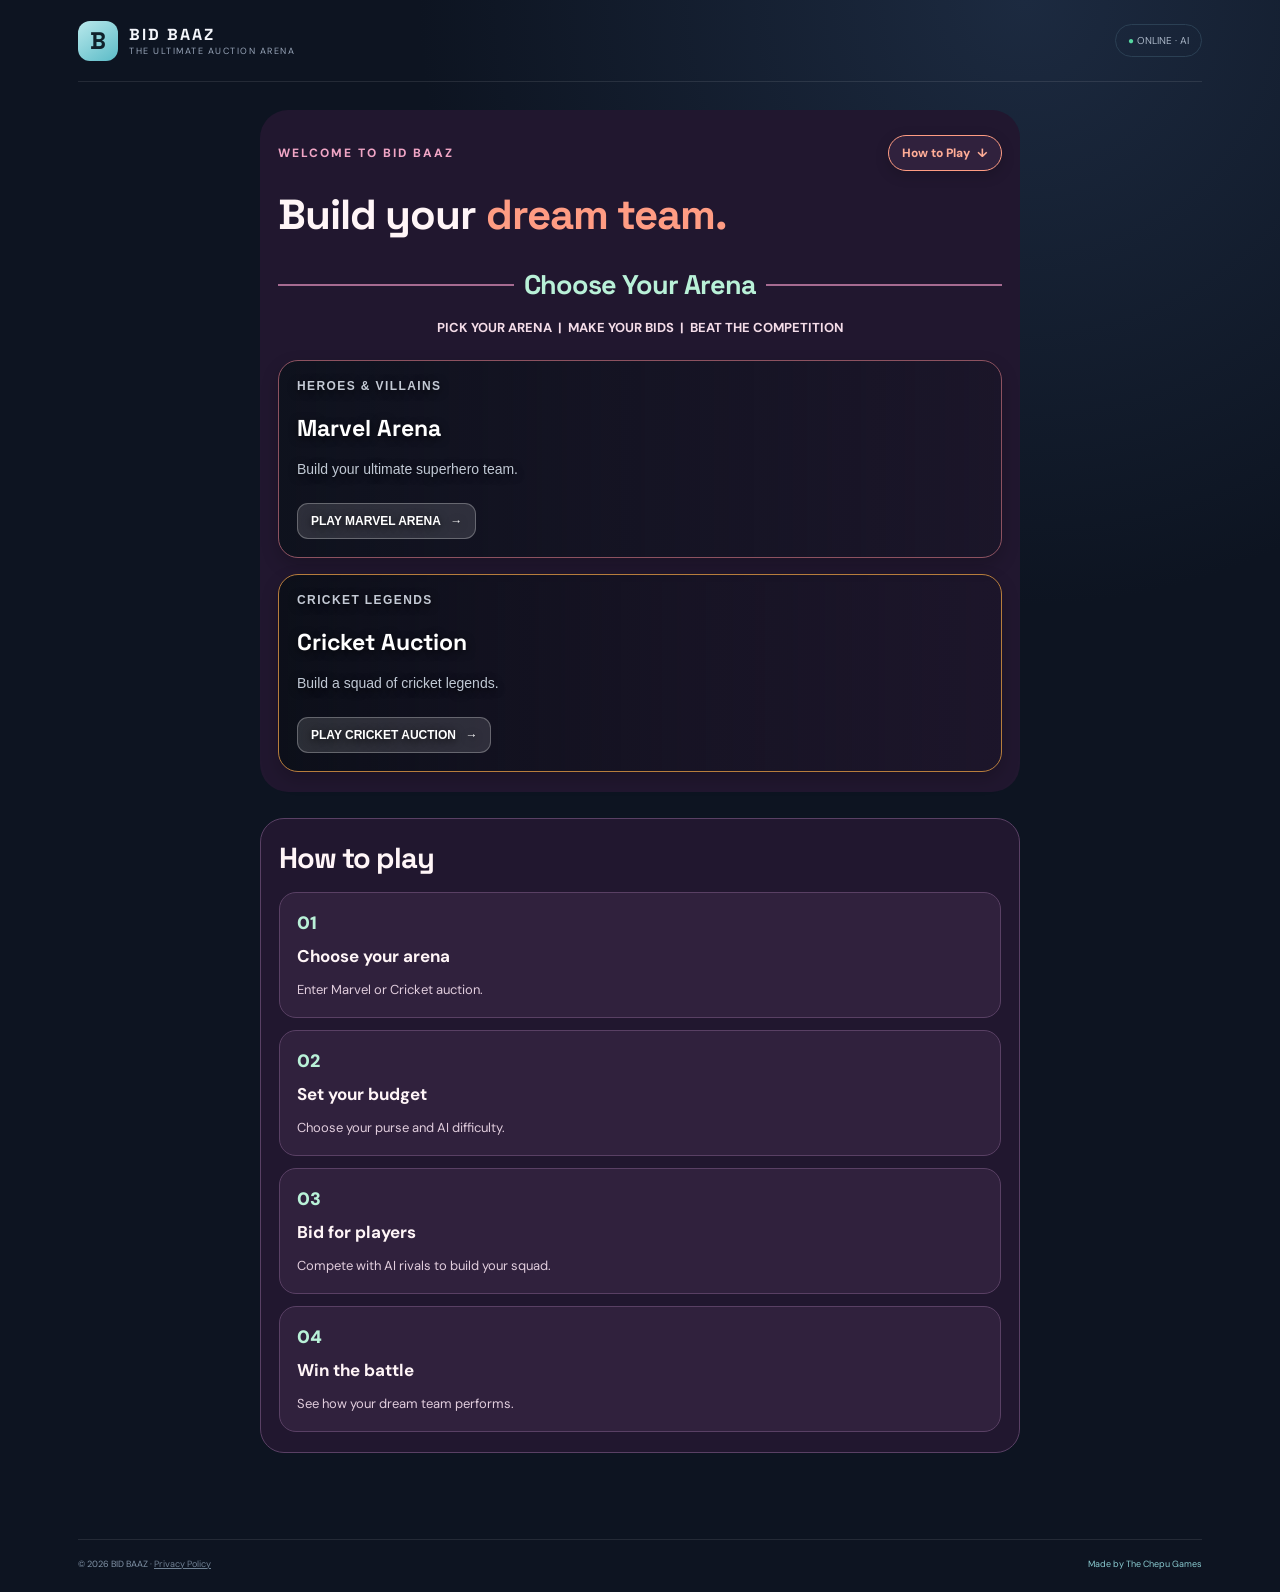
==== commit e7b7d9ad: "Update index.html" ====
--- a/style.css
+++ b/style.css
@@ -451,3 +451,256 @@
 .how-to-play-jump:active{transform:translateY(1px)}
 #homeHow{scroll-margin-top:18px}
 @media(max-width:380px){.how-to-play-jump{font-size:10px;padding:8px 10px}.hero-topline .eyebrow{font-size:11px;letter-spacing:1.4px}}
+
+
+/* ==========================================================
+   BID BAAZ HOME — approved purple/coral/mint design
+   Header and game screens remain untouched.
+========================================================== */
+#homeScreen{
+  padding:0 14px 34px;
+  margin-top:0;
+}
+.home-design-panel{
+  width:100%;
+  max-width:760px;
+  margin:0 auto 26px;
+  padding:25px 18px 20px;
+  border-radius:28px;
+  background:#21172f;
+  color:#fff5f7;
+  box-sizing:border-box;
+}
+.home-hero{
+  width:100%;
+  max-width:none;
+  padding:0 0 22px;
+  margin:0;
+  text-align:left;
+}
+.hero-topline{
+  display:flex;
+  align-items:center;
+  justify-content:space-between;
+  gap:8px;
+  margin:0 0 20px;
+}
+.hero-topline .eyebrow{
+  display:block;
+  margin:0;
+  color:#f0a5c5;
+  font-size:12px;
+  font-weight:800;
+  letter-spacing:2px;
+  white-space:nowrap;
+}
+.how-to-play-jump{
+  display:inline-flex;
+  align-items:center;
+  gap:7px;
+  flex:none;
+  padding:9px 13px;
+  border:1px solid #ff9c83;
+  border-radius:999px;
+  background:#30213d;
+  color:#ffad97;
+  text-decoration:none;
+  font-size:12px;
+  font-weight:800;
+  white-space:nowrap;
+}
+.home-hero h1{
+  margin:0 0 30px;
+  color:#fff5f7;
+  font:700 clamp(22px,6.2vw,42px)/1.15 'Space Grotesk',sans-serif;
+  letter-spacing:-1.1px;
+  white-space:nowrap;
+}
+.home-hero h1 em{color:#ff9c83;font-style:normal}
+.arena-heading{
+  display:flex;
+  align-items:center;
+  justify-content:center;
+  gap:10px;
+  width:100%;
+  margin:0 auto 17px;
+}
+.arena-heading .arena-rule{
+  flex:1;
+  height:2px;
+  min-width:12px;
+  background:#a66b91;
+}
+.arena-heading h2{
+  margin:0;
+  color:#b9f1d8;
+  font:700 clamp(17px,4.8vw,27px)/1.2 'Space Grotesk',sans-serif;
+  white-space:nowrap;
+}
+.home-hero .arena-tagline{
+  margin:0;
+  color:#f4dce8;
+  text-align:center;
+  font-size:clamp(9px,2.5vw,13px);
+  font-weight:700;
+  line-height:1.45;
+  letter-spacing:0;
+}
+.home-arena-list{
+  display:grid;
+  grid-template-columns:minmax(0,1fr);
+  gap:16px;
+  width:100%;
+  margin:0;
+}
+.home-arena-list .home-arena-card{
+  display:flex;
+  flex-direction:column;
+  align-items:flex-start;
+  justify-content:flex-start;
+  width:100%;
+  min-width:0;
+  min-height:190px;
+  height:auto;
+  box-sizing:border-box;
+  padding:18px;
+  border-radius:20px;
+  overflow:hidden;
+  text-align:left;
+  box-shadow:0 7px 18px #0003;
+}
+.home-arena-list .home-arena-card small{
+  display:block;
+  margin:0 0 13px;
+  font-size:12px;
+  font-weight:800;
+  letter-spacing:1.4px;
+}
+.home-arena-list .home-arena-card strong{
+  display:block;
+  margin:0 0 9px;
+  font-size:23px!important;
+  line-height:1.2;
+}
+.home-arena-list .home-arena-card span{
+  display:block;
+  margin:0 0 14px;
+  font-size:14px;
+  line-height:1.4;
+}
+.home-arena-list .home-arena-card b{
+  display:inline-flex;
+  align-items:center;
+  gap:9px;
+  margin-top:auto;
+  padding:10px 13px;
+  border-radius:11px;
+  background:#ffffff20;
+  border:1px solid #ffffff45;
+  color:#fff;
+  font-size:12px;
+}
+.home-arena-list .marvel-card{
+  background:
+    linear-gradient(90deg,rgba(12,17,27,.88),rgba(12,17,27,.52) 62%,rgba(12,17,27,.3)),
+    url("https://raw.githubusercontent.com/Pikapipikachuu/Bid-Baaz/main/marvel-banner.png") center 58%/cover no-repeat!important;
+  border:1px solid #8d5260!important;
+}
+.home-arena-list .cricket-card{
+  background:
+    linear-gradient(90deg,rgba(9,14,22,.86),rgba(9,14,22,.42) 58%,rgba(9,14,22,.2)),
+    url("https://raw.githubusercontent.com/Pikapipikachuu/Bid-Baaz/main/ipl-auction-banner.png") center 48%/cover no-repeat!important;
+  border:1px solid #b77d3c!important;
+}
+.continue-card{
+  display:flex;
+  flex-wrap:wrap;
+  gap:12px;
+  width:100%;
+  box-sizing:border-box;
+  margin:0 auto 28px;
+  padding:20px;
+  border:1px solid #a66b91;
+  border-radius:22px;
+  background:linear-gradient(135deg,#30213d,#21172f);
+  color:#fff5f7;
+}
+.continue-card.hidden{display:none!important}
+.continue-card>div{flex-basis:100%}
+.continue-card>div>b{color:#b9f1d8;font-size:20px}
+.continue-card small{color:#e1cddd;font-size:13px}
+.continue-card .btn{
+  min-height:48px;
+  padding:10px 15px;
+  border:1px solid #a66b91;
+  border-radius:13px;
+  background:#3a2948;
+  color:#fff5f7;
+  font-weight:800;
+}
+.continue-card .pass::after{content:none!important;display:none!important}
+.home-how{
+  width:100%;
+  max-width:760px;
+  box-sizing:border-box;
+  margin:0 auto;
+  padding:22px 18px 20px;
+  border:1px solid #594064;
+  border-radius:24px;
+  background:#21172f;
+  color:#fff5f7;
+}
+.home-section-title{margin:0 0 16px}
+.home-section-title h2{
+  margin:0;
+  color:#fff5f7;
+  font:700 29px/1.2 'Space Grotesk',sans-serif;
+}
+.how-strip.home-how-grid{
+  display:grid;
+  grid-template-columns:1fr;
+  gap:12px;
+  padding:0;
+  border:0;
+  background:transparent;
+}
+.how-strip.home-how-grid>div{
+  display:flex;
+  flex-direction:column;
+  align-items:flex-start;
+  gap:7px;
+  padding:17px;
+  border:1px solid #594064;
+  border-radius:17px;
+  background:#30213d;
+  color:#fff5f7;
+}
+.how-strip.home-how-grid .step-number{
+  color:#b9f1d8;
+  font-size:18px;
+  font-weight:900;
+}
+.how-strip.home-how-grid b{
+  margin:0;
+  color:#fff5f7;
+  font-size:17px;
+}
+.how-strip.home-how-grid small{
+  color:#e1cddd;
+  font-size:13px;
+  line-height:1.5;
+}
+@media(max-width:390px){
+  #homeScreen{padding-left:12px;padding-right:12px}
+  .home-design-panel{padding:22px 13px 15px;border-radius:25px}
+  .hero-topline .eyebrow{font-size:10px;letter-spacing:1.5px}
+  .how-to-play-jump{padding:8px 10px;font-size:10px}
+  .home-hero h1{font-size:clamp(19px,5.8vw,23px);letter-spacing:-.8px}
+  .arena-heading{gap:7px}
+  .arena-heading h2{font-size:17px}
+  .home-hero .arena-tagline{font-size:9px}
+  .home-arena-list .home-arena-card{min-height:178px;padding:15px}
+  .home-how{padding:19px 13px}
+  .home-section-title h2{font-size:26px}
+}
+
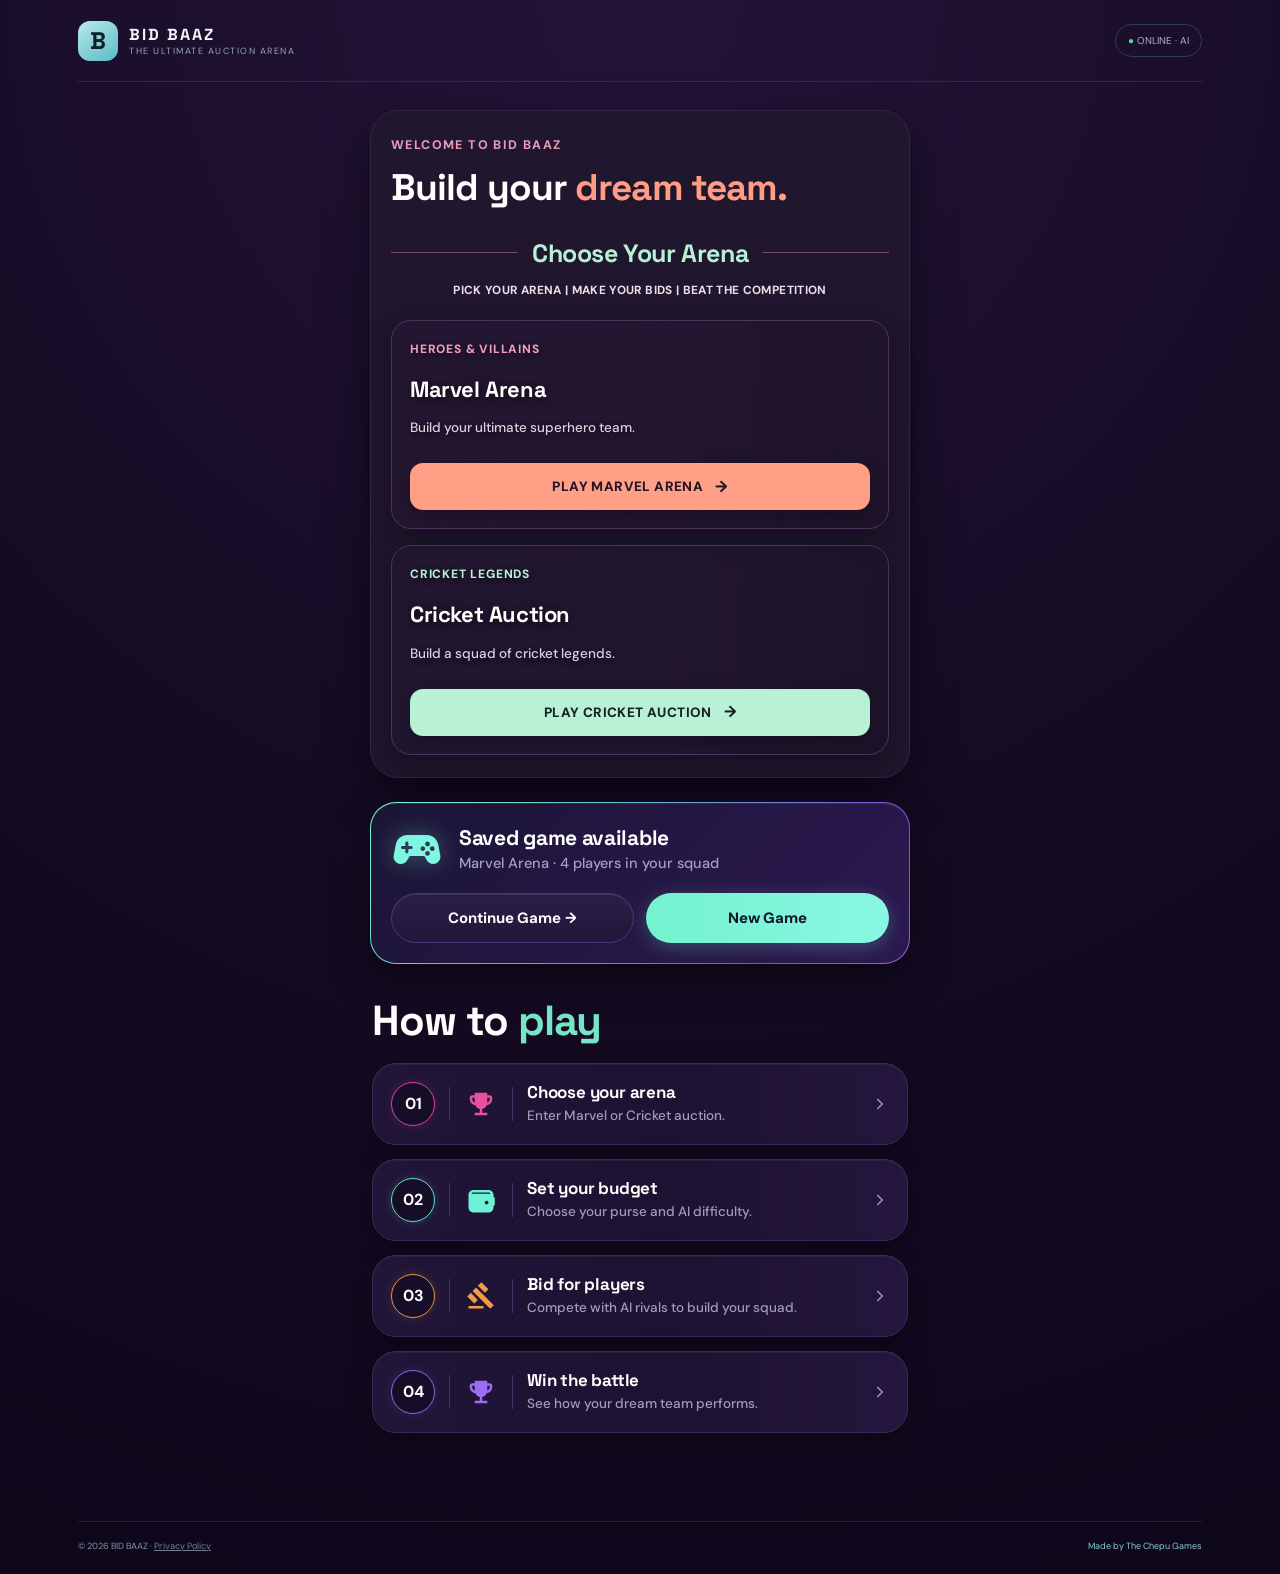
==== commit 2995de48: "Update index.html" ====
--- a/index.html
+++ b/index.html
@@ -13,7 +13,768 @@
   <title>
    Bid Baaz &mdash; Bid. Build. Battle.
   </title>
-  <link href="style.css" rel="stylesheet"/>
+  <style>
+@import url('https://fonts.googleapis.com/css2?family=DM+Sans:wght@400;500;600;700;800&family=Space+Grotesk:wght@400;500;600;700&display=swap');
+:root{--bg:#0d1421;--panel:#151f30;--line:#29364a;--text:#f4f6fb;--muted:#98a5b8;--gold:#f2bd59;--green:#55d6a0}*{box-sizing:border-box}body{margin:0;background:radial-gradient(circle at 80% 0%,#1c2a40,transparent 32%),var(--bg);color:var(--text);font-family:'DM Sans',sans-serif}.app-shell{max-width:1180px;margin:auto;padding:0 28px}.topbar{height:82px;display:flex;align-items:center;justify-content:space-between;border-bottom:1px solid #ffffff18}.brand{display:flex;gap:11px;align-items:center;color:inherit;text-decoration:none}.brand-mark{width:40px;height:40px;border-radius:12px;background:linear-gradient(145deg,#ffe1a0,#d99531);color:#182131;display:grid;place-items:center;font:800 24px 'Space Grotesk'}.brand strong,.brand small{display:block}.brand strong{font:700 16px 'Space Grotesk';letter-spacing:2px}.brand small{color:var(--muted);font-size:9px;letter-spacing:1.5px}.offline-pill{font-size:10px;color:#a9b5c6;border:1px solid var(--line);padding:9px 12px;border-radius:30px}.offline-pill:first-letter{color:var(--green)}main{min-height:calc(100vh - 140px);padding:28px 0 52px}.screen{display:none}.screen.active{display:block;animation:fade .25s}@keyframes fade{from{opacity:.4;transform:translateY(4px)}to{opacity:1;transform:none}}.hero{display:grid;grid-template-columns:1.2fr .8fr;align-items:center;min-height:340px;padding:30px 7%;background:linear-gradient(110deg,#18253a,#26334a);border:1px solid #31415a;border-radius:26px}.eyebrow{font-size:10px;letter-spacing:2px;font-weight:800;color:var(--gold)}h1,h2{font-family:'Space Grotesk';letter-spacing:-1px}.hero h1,.screen-heading h1,.results-hero h1{font-size:clamp(34px,5vw,54px);line-height:1.08;margin:14px 0}.hero h1 em,.screen-heading em,.results-hero em{color:var(--gold);font-style:normal}.hero p,.screen-heading p{color:#aeb9c9;max-width:450px;line-height:1.6;font-size:14px}.hero small{display:block;color:var(--muted);margin-top:13px}.hero-art{height:230px;display:grid;place-items:center;font-size:95px;position:relative}.hero-art i,.hero-art b{position:absolute;font:700 12px 'Space Grotesk';color:var(--gold);background:#26364d;padding:10px 14px;border:1px solid #50627b;border-radius:10px}.hero-art i{top:25px;left:8%}.hero-art b{right:5%;bottom:24px}.btn{border:0;border-radius:13px;padding:13px 17px;font-weight:800;font-size:12px;cursor:pointer;transition:.18s}.btn:hover{filter:brightness(1.08);transform:translateY(-1px)}.gold{background:linear-gradient(135deg,#ffdc91,#e9ad47);color:#1b2432;box-shadow:0 7px 22px #d89b3c26}.full{width:100%;margin-top:12px}.section-heading{display:flex;justify-content:space-between;align-items:end;margin:36px 2px 16px}.section-heading h2{margin:6px 0}.section-heading small{color:var(--muted)}.arena-grid{display:grid;grid-template-columns:1fr 1fr;gap:15px}.arena-card{min-height:185px;border-radius:18px;padding:22px;text-align:left;color:white;display:flex;flex-direction:column;align-items:flex-start;gap:9px;border:1px solid #46536b;cursor:pointer}.marvel-card{background:radial-gradient(circle at 90% 10%,#65414c,transparent 40%),linear-gradient(120deg,#33283a,#1c2538)}.cricket-card{background:radial-gradient(circle at 90% 10%,#326c5c,transparent 40%),linear-gradient(120deg,#193c3a,#1c293a)}.arena-card small{letter-spacing:1.5px;color:#c4cad5;font-size:9px}.arena-card strong{font:700 24px 'Space Grotesk';margin-top:14px}.arena-card span{font-size:11px;color:#c1c9d5}.arena-card b{font-size:11px;color:var(--gold);margin-top:8px}.how-strip{display:grid;grid-template-columns:repeat(3,1fr);gap:15px;margin-top:20px;padding:19px;background:#131e2d;border:1px solid var(--line);border-radius:16px;color:var(--gold)}.how-strip b,.how-strip small{display:block}.how-strip b{color:white;font-size:11px}.how-strip small{color:var(--muted);font-size:9px;margin-top:4px}.back-link{border:0;background:none;color:var(--muted);font-size:11px;font-weight:700;cursor:pointer;padding:6px 0}.screen-heading{text-align:center;margin:25px auto}.screen-heading h1{font-size:42px}.screen-heading p{margin:auto}.settings-layout,.auction-layout{display:grid;grid-template-columns:1.45fr .75fr;gap:17px;max-width:960px;margin:auto}.panel{background:linear-gradient(145deg,#182437,#141e2e);border:1px solid var(--line);border-radius:20px}.settings-main{padding:24px}.settings-main>label{display:block;font-size:12px;font-weight:800;margin:16px 0 8px}.settings-main select,.settings-main input[type=number]{width:100%;padding:12px;border:1px solid #34445b;border-radius:10px;background:#0f1928;color:white}.selected-arena{display:flex;justify-content:space-between;padding:12px;background:#0f1928;border:1px solid #34445b;border-radius:10px}.selected-arena button{background:none;border:0;color:var(--gold)}.range-labels{display:flex;justify-content:space-between;color:var(--muted);font-size:9px}.choice-row{display:grid;grid-template-columns:repeat(3,1fr);gap:8px}.choice{padding:12px 6px;background:#0f1928;border:1px solid #34445b;color:white;border-radius:10px}.choice.active{border-color:var(--gold);background:#332d25;color:var(--gold)}.info-line{font-size:11px;color:#cbd3df;margin-top:14px}.budget-card{padding:22px;background:linear-gradient(145deg,#293a50,#182638);border:1px solid #465a73;border-radius:18px}.budget-card>strong{display:block;font:700 38px 'Space Grotesk';color:var(--gold);margin:14px 0}.budget-card p{font-size:11px;color:#c4cedb;border-top:1px solid #ffffff18;padding-top:10px}.budget-card small{color:var(--green);font-size:10px}.hidden{display:none!important}.auction-topline{display:flex;align-items:center;justify-content:space-between;margin-bottom:18px}.auction-topline>b{font-size:10px;letter-spacing:1.4px;color:var(--gold)}.purse{font-size:10px;color:var(--muted);padding:9px 12px;background:#172337;border:1px solid var(--line);border-radius:30px}.purse strong{color:var(--gold);margin-left:5px}.lot-panel{padding:22px}.lot-kicker{font-size:9px;letter-spacing:1.4px;color:var(--muted)}.lot-kicker span{float:right;color:var(--gold)}.lot-visual{min-height:190px;margin:16px 0;border-radius:15px;background:radial-gradient(circle at 20% 50%,#4d5874,#25334b 48%,#172337);border:1px solid #455570;display:flex;align-items:center;gap:18px;padding:12px 18px;position:relative;overflow:hidden}.portrait-wrap{width:32%;max-width:185px;min-width:105px;align-self:stretch;display:flex;align-items:center}.portrait-wrap img{width:100%;height:160px;object-fit:contain;filter:drop-shadow(0 12px 14px #0008)}.portrait-copy{flex:1;min-width:0;padding-right:38px}.portrait-copy h1{font-size:clamp(22px,3vw,30px);margin:7px 0}.portrait-copy p{font-size:11px;line-height:1.5;color:#c3ccda;margin:0}.rating{display:inline-flex;align-items:baseline;gap:7px;margin-top:12px;padding:6px 10px;background:#101b2a88;border:1px solid #ffffff1c;border-radius:9px}.rating strong{font:700 18px 'Space Grotesk';color:var(--gold)}.rating small{font-size:8px;color:var(--muted)}.lot-rank{position:absolute;right:12px;bottom:10px;font-size:8px;letter-spacing:1px;color:#d5dcea;background:#101b2a99;padding:6px 9px;border-radius:20px}.bid-board{display:grid;grid-template-columns:1fr 1fr .72fr;gap:8px}.bid-stat{background:#0f1928;border:1px solid #2b3b51;border-radius:11px;padding:11px;min-width:0}.bid-stat small,.bid-stat b{display:block}.bid-stat small{font-size:8px;letter-spacing:1px;color:var(--muted)}.bid-stat b{font:700 15px 'Space Grotesk';margin-top:6px;white-space:nowrap}.current-stat{border-color:#9b763d;background:#29291f}.current-stat b,.timer-stat b{color:var(--gold)}.timer-stat{text-align:center;background:#172337;border-color:#53627a}.timer-stat b{font-size:19px}.bid-status{text-align:center;color:#c4cedb;font-size:10px;margin:14px 0;min-height:15px}.bid-controls{display:grid;grid-template-columns:repeat(3,minmax(0,1fr)) 1.1fr;gap:8px;padding:0 7px}.bid-option{background:linear-gradient(145deg,#3a342b,#242b37);border:1px solid #80643c;color:#f4c875;border-radius:13px;padding:13px 5px}.pass{background:linear-gradient(145deg,#2a384c,#202c40);border:1px solid #40516a;color:#e4eaf3;border-radius:13px;padding:13px 8px}.btn:disabled{opacity:.32;cursor:not-allowed;transform:none}.sold-result{margin:12px 7px 0;padding:11px 14px;border-radius:13px;border:1px solid #9a7844;background:linear-gradient(110deg,#3b3428,#202c3d);display:flex;align-items:center;gap:11px}.sold-check{width:29px;height:29px;border-radius:9px;background:#d7ad62;color:#172131;display:grid;place-items:center;font-weight:900}.sold-result small,.sold-result strong,.sold-result em{display:block}.sold-result small{font-size:8px;letter-spacing:1.4px;color:#e4c98e}.sold-result strong{font:700 14px 'Space Grotesk';margin-top:2px}.sold-result em{font-style:normal;font-size:9px;color:#b9c4d2;margin-top:2px}.auction-footnote{text-align:center;color:#748399;font-size:9px;margin-top:13px}.auction-side{display:flex;flex-direction:column;gap:14px}.compact-panel{padding:17px}.panel-title{display:flex;justify-content:space-between;align-items:center;margin-bottom:13px}.panel-title h3{font:600 14px 'Space Grotesk';margin:0}.panel-title span{font-size:9px;color:var(--muted)}.bidder{display:flex;align-items:center;gap:8px;padding:8px;background:#101a29;border-radius:10px;margin:7px 0}.avatar{width:27px;height:27px;display:grid;place-items:center;border-radius:8px;background:#293b54}.bidder-info{flex:1;min-width:0}.bidder-info b,.bidder-info small{display:block}.bidder-info b{font-size:10px}.bidder-info small{font-size:8px;color:var(--muted);margin-top:2px}.cash{font-size:9px;color:var(--gold);white-space:nowrap}.bidder>small{font-size:8px;color:var(--green);min-width:25px;text-align:right}.bidder>small.out{color:var(--muted)}.mini-player{display:flex;justify-content:space-between;padding:8px;background:#101a29;border-radius:8px;font-size:9px;margin:6px 0}.mini-player b{color:var(--gold)}.empty-note{font-size:10px;color:var(--muted);line-height:1.5}.results-hero{text-align:center;margin:25px}.results-hero h1{font-size:40px}.champion-panel{padding:22px;display:flex;justify-content:space-between;align-items:center;background:linear-gradient(110deg,#3c3427,#1c2b3c);border-color:#82663c}.champion-panel h2{margin:7px 0}.champion-panel p{font-size:10px;color:#c1c9d5}.champion-panel>strong{font:700 30px 'Space Grotesk';color:var(--gold);text-align:right}.champion-panel>strong small{display:block;font-size:8px;color:var(--muted)}.results-grid{display:grid;grid-template-columns:1.2fr .8fr;gap:15px;margin-top:15px}.results-table-panel,.battle-panel,.all-teams{padding:20px}.standing-row{display:grid;grid-template-columns:30px 1fr auto;gap:9px;align-items:center;padding:12px 3px;border-top:1px solid #2b394d;font-size:11px}.standing-row>span small{display:block;color:var(--muted);font-size:8px;margin-top:3px}.standing-row>b:last-child{color:var(--gold)}.results-actions{display:flex;justify-content:center;gap:10px;margin:18px}.team-detail-grid{display:grid;grid-template-columns:1fr 1fr;gap:10px}.team-detail{background:#101a29;border:1px solid #2c3a4d;border-radius:12px;padding:13px;font-size:11px}.team-detail p,.team-detail li{font-size:9px;color:#c5cfdd}.team-detail ul{padding-left:17px}footer{border-top:1px solid #ffffff18;display:flex;justify-content:space-between;padding:18px 0 22px;color:#718096;font-size:9px}.toast{position:fixed;bottom:22px;left:50%;transform:translate(-50%,20px);opacity:0;background:#f1bd5b;color:#172131;padding:11px 16px;border-radius:10px;font-size:11px;font-weight:800;transition:.2s;pointer-events:none;z-index:2000}.toast.show{opacity:1;transform:translate(-50%,0)}
+@media(max-width:760px){.app-shell{padding:0 15px}.topbar{height:68px}.hero{grid-template-columns:1fr;padding:25px;min-height:0}.hero-art{height:135px}.arena-card{padding:16px;min-height:165px}.arena-card strong{font-size:19px}.settings-layout,.auction-layout,.results-grid{grid-template-columns:1fr}.settings-main{padding:18px}.auction-side{display:grid;grid-template-columns:1fr 1fr}.lot-panel{padding:15px}.lot-visual{min-height:165px;padding:10px}.portrait-wrap{width:31%;min-width:90px}.portrait-wrap img{height:140px}.portrait-copy{padding-right:32px}.portrait-copy h1{font-size:22px}.portrait-copy p{font-size:10px}.bid-stat{padding:9px}.bid-stat b{font-size:13px}.auction-topline{gap:7px}.auction-topline>b{font-size:8px}.purse{font-size:9px;padding:8px}.champion-panel{padding:16px}.team-detail-grid{grid-template-columns:1fr}}
+@media(max-width:430px){.how-strip{grid-template-columns:1fr}.how-strip>div{font-size:14px}.auction-side{grid-template-columns:1fr}.bid-controls{grid-template-columns:repeat(3,minmax(0,1fr)) 1fr;gap:5px;padding:0}.bid-option,.pass{font-size:10px;padding:12px 3px}.portrait-wrap{min-width:82px;width:30%}.portrait-wrap img{height:130px}.portrait-copy h1{font-size:20px}.lot-rank{font-size:7px}.standing-row{grid-template-columns:24px 1fr auto}.arena-grid{gap:9px}.arena-card strong{font-size:17px}.hero h1{font-size:37px}}
+
+/* Bid Baaz refinements: compact arena home, clear modal flow, difficulty-linked purse */
+.hero{display:none!important}.section-heading{margin-top:12px}.arena-grid{display:flex;gap:14px;overflow-x:auto;scroll-snap-type:x mandatory;padding:2px 2px 12px;scrollbar-width:thin}.arena-card{flex:0 0 calc(50% - 7px);scroll-snap-align:start;min-height:190px;transition:transform .18s,border-color .18s}.arena-card:hover{transform:translateY(-2px);border-color:#7890aa}.anime-card{background:radial-gradient(circle at 90% 10%,#594d73,transparent 42%),linear-gradient(120deg,#302c46,#1c293b);border-style:dashed}.arena-card b{margin-top:auto}.how-strip{margin-top:12px}.budget-hint{font-size:10px;color:var(--muted);margin:-2px 0 4px}.choice{display:flex;flex-direction:column;align-items:flex-start;gap:5px;min-height:62px}.choice b{font-size:12px}.choice small{font-size:10px;color:#c3ccda}.choice.active small{color:#f2cf91}.modal-backdrop{position:fixed;inset:0;background:#050a12bb;backdrop-filter:blur(7px);z-index:100;display:grid;place-items:center;padding:18px}.modal-backdrop.hidden{display:none}.modal-card{width:min(100%,390px);position:relative;padding:25px;background:linear-gradient(145deg,#1d2b40,#131d2c);border:1px solid #45566d;border-radius:22px;box-shadow:0 24px 80px #0009;animation:fade .2s}.modal-card h2{font-size:23px;margin:9px 0 20px}.modal-close{position:absolute;right:14px;top:12px;width:32px;height:32px;border-radius:10px;border:1px solid #46566b;background:#26364a;color:#edf1f7;font-size:22px;line-height:1}.modal-choice{width:100%;display:flex;align-items:center;gap:12px;padding:14px;margin-top:9px;border-radius:13px;border:1px solid #3b4c63;background:#111c2b;color:#edf1f7;text-align:left}.modal-choice>span{flex:1}.modal-choice b,.modal-choice small{display:block}.modal-choice b{font-size:12px}.modal-choice small{font-size:10px;color:var(--muted);margin-top:4px}.modal-choice>i{font-style:normal;color:#d9b16d}.disabled-choice{opacity:.58;cursor:not-allowed}.modal-open{overflow:hidden}.bid-status{min-height:18px}.bid-controls{margin-top:2px}.sold-result{margin-top:10px}.portrait-wrap{width:30%;max-width:175px}.portrait-wrap img{height:165px;object-fit:contain}.lot-visual{min-height:190px}.timer-stat b{font-variant-numeric:tabular-nums}.bidder{transition:opacity .2s}.bidder:has(.out){opacity:.62}
+@media(max-width:600px){.arena-card{flex-basis:82%;min-height:175px}.section-heading{margin:7px 2px 12px}.section-heading h2{font-size:22px}.how-strip{padding:15px}.lot-visual{min-height:160px}.portrait-wrap{width:29%;min-width:84px}.portrait-wrap img{height:138px}.portrait-copy{padding-right:24px}.lot-rank{font-size:7px;right:8px;bottom:7px}.bid-controls{grid-template-columns:repeat(3,minmax(0,1fr)) 1fr}.bid-option,.pass{font-size:10px}}
+
+/* Auction callouts: readable bidder identity and calm final-countdown emphasis */
+.bid-status{font-size:12px;line-height:1.45;min-height:22px;color:#c9d2df}
+.bidder-action{display:inline-block;padding:3px 9px;border-radius:7px;background:linear-gradient(135deg,#243e55,#304d62);border:1px solid #6d9aab;color:#b9e4e8;font-weight:800;letter-spacing:.25px;box-shadow:0 2px 10px rgba(67,155,163,.12)}
+.bid-action-word{color:#b8c2d0;font-weight:600}
+.bid-amount{display:inline-block;margin-left:3px;color:#f0c5a0;font-weight:900;text-shadow:0 0 12px rgba(240,197,160,.18)}
+.timer-stat b{transition:color .35s ease,transform .35s ease,text-shadow .35s ease}
+.timer-stat b.urgent{color:#ff777e;text-shadow:0 0 13px rgba(255,91,105,.28);animation:finalTick 1.15s ease-in-out infinite}
+@keyframes finalTick{0%,100%{transform:scale(1);opacity:.88}50%{transform:scale(1.08);opacity:1}}
+.countdown-popup{position:fixed;z-index:1000;left:50%;bottom:76px;transform:translate(-50%,14px) scale(.96);opacity:0;pointer-events:none;padding:10px 17px;border-radius:13px;background:linear-gradient(120deg,#253f4a,#304b57);border:1px solid #82b6b0;color:#e2f5ed;font:700 12px 'Space Grotesk';letter-spacing:.35px;box-shadow:0 10px 30px rgba(0,0,0,.32);transition:opacity .24s ease,transform .24s ease;white-space:nowrap}
+.countdown-popup.show{opacity:1;transform:translate(-50%,0) scale(1)}
+.sold-result{background:linear-gradient(110deg,#1e3b3b,#203b46);border:1px solid #579b91;box-shadow:0 8px 22px rgba(25,111,100,.13)}
+.sold-check{background:#b9e0d2;color:#173a39}
+.sold-result small{color:#a8d8ca}
+.sold-result strong{color:#e4f5ed}
+.sold-result em{color:#b4d3ca}
+@media(prefers-reduced-motion:reduce){.timer-stat b.urgent{animation:none}.countdown-popup{transition:none}}
+
+/* Results: keep Team Showdown collapsed until the user asks to open it. */
+.results-grid{grid-template-columns:1fr}
+.standings-heading{display:flex;align-items:center;justify-content:space-between;gap:12px;margin-bottom:8px}
+.standings-heading h3{margin:0}
+.showdown-toggle{display:inline-flex;align-items:center;gap:8px;border:1px solid #52647b;border-radius:11px;padding:9px 12px;background:#111d2d;color:#e8edf5;font:700 10px 'DM Sans',sans-serif;cursor:pointer;white-space:nowrap}
+.showdown-toggle span{color:var(--gold);font-size:14px}
+.showdown-toggle b{color:var(--gold);font-size:14px;margin-left:3px}
+.showdown-toggle:hover{border-color:#d3a85c;background:#1a293d}
+.battle-panel{margin-top:14px;padding:20px}
+.battle-panel h3{margin:0 0 8px;font:700 15px 'Space Grotesk'}
+.showdown-explainer{margin:0 0 12px;color:#c2ccda;font-size:11px;line-height:1.6;padding:11px 13px;background:#101a29;border:1px solid #2b3b51;border-radius:11px}
+.portrait-wrap img{filter:drop-shadow(0 12px 14px #0009) saturate(1.12) contrast(1.06);border-radius:10px;object-fit:contain;background:#080a0e;max-height:170px}
+@media(max-width:430px){.standings-heading{align-items:flex-start;flex-direction:column}.showdown-toggle{align-self:flex-start}.battle-panel{padding:15px}}
+
+/* Pause, save/resume and cricket tournament presentation */
+.pause-btn{border:1px solid #62738a;background:#182538;color:#f1d29a;border-radius:9px;padding:8px 12px;font-weight:800}.auction-topline{flex-wrap:wrap}.pause-overlay{position:fixed;inset:0;z-index:1200;background:#050a12dd;display:grid;place-items:center;padding:18px}.pause-overlay.hidden{display:none}.pause-card{width:min(100%,360px);padding:25px;background:#1a293b;border:1px solid #53677e;border-radius:20px;text-align:center;box-shadow:0 20px 60px #0009}.pause-card h2{margin:10px 0}.pause-card p{color:#b9c4d2;font-size:12px;margin-bottom:18px}.pause-card .btn{margin-top:8px}.cricket-league-panel{padding:18px;margin-top:14px}.fixture-row{display:grid;grid-template-columns:1fr auto auto;gap:10px;align-items:center;padding:12px 3px;border-top:1px solid #304056;font-size:11px}.fixture-row small{display:block;color:#9eacbd;font-size:9px;margin-top:3px}.fixture-row button{border:1px solid #60748b;background:#172638;color:#e7edf5;padding:7px 9px;border-radius:8px;font-size:10px}.scorecard{margin:10px 0 16px;padding:14px;background:#101a29;border:1px solid #34465c;border-radius:12px}.scorecard h4{margin:6px 0}.scorecard table{width:100%;border-collapse:collapse;font-size:10px}.scorecard th,.scorecard td{text-align:left;padding:6px 4px;border-bottom:1px solid #2b394d}.scorecard .innings{margin-top:12px}.scorecard .commentary{font-size:10px;line-height:1.55;color:#c3cfdd}.scorecard .commentary li{margin:3px 0}.hidden{display:none!important}@media(max-width:520px){.fixture-row{grid-template-columns:1fr auto}.fixture-row button{grid-column:2}.pause-btn{padding:7px 9px}}
+.full-commentary{margin:12px 0;padding:10px;background:#172538;border:1px solid #34465c;border-radius:9px;font-size:10px}.full-commentary summary{cursor:pointer;color:#f0cf98;font-weight:800}.full-commentary ol{max-height:260px;overflow:auto;padding-left:22px;color:#c8d2df;line-height:1.55}.full-commentary li{margin:3px 0}
+
+/* Refined cool-accent setup screen and compact tournament results */
+:root{--gold:#69c6d1;--line:#2b4054}
+.brand-mark{background:linear-gradient(145deg,#b9e9ec,#5bbbc7);color:#10212b}
+.eyebrow{color:#83cbd2}
+.screen-heading em,.results-hero em{color:#83cbd2}
+.selected-arena button{color:#83cbd2}
+.choice.active{border-color:#69c6d1;background:#1b3540;color:#9ce0e4;box-shadow:0 0 0 1px #69c6d122}
+.choice.active small{color:#c5e8e9}
+.settings-main{background:linear-gradient(145deg,#19283a,#141f2e);border-color:#2d4053}
+.budget-card{background:linear-gradient(145deg,#20374b,#17283a);border-color:#40576b}
+.budget-card>strong{color:#d8eef0;font-size:35px;margin:12px 0}
+.budget-card p{display:inline-block;width:48%;vertical-align:top;margin:0;padding:10px 0;border-top:1px solid #ffffff18}
+.budget-card p+p{padding-left:10px;border-left:1px solid #ffffff18}
+.budget-card small{display:inline-flex;align-items:center;margin-top:8px;padding:7px 10px;border-radius:20px;background:#153a36;color:#80d8b7}
+#beginAuction{min-height:58px;padding-top:15px;padding-bottom:15px;background:linear-gradient(135deg,#a9e0e3,#5cbec8);color:#10232c;box-shadow:0 8px 22px #3baab51c}
+.info-line{line-height:1.5;margin-top:12px}
+.arena-tip{padding-top:3px}
+footer{color:#8294a8}
+footer span:last-child{color:#8acbd1}
+.results-hero{margin:25px 0 20px}
+.results-hero h1{font-size:clamp(22px,4vw,30px);line-height:1.2;white-space:nowrap;margin:12px 0}
+.champion-panel{background:linear-gradient(110deg,#203b4a,#1a2b3c);border-color:#476777}
+.champion-panel>strong{color:#83cbd2}
+.standing-row>b:last-child{color:#83cbd2}
+.scorecard{width:100%;max-width:none;margin:12px 0 16px;padding:12px;background:#101a29;border-color:#34465c;overflow:hidden}
+.scorecard-top{display:flex;justify-content:space-between;align-items:center;gap:10px;margin-bottom:10px}
+.scorecard-top h4{margin:0;font-size:12px}
+.scorecard-top span{font-size:9px;color:#9fb2c4;white-space:nowrap}
+.score-track{display:flex;gap:10px;overflow-x:auto;scroll-snap-type:x mandatory;scrollbar-width:thin;padding-bottom:8px;overscroll-behavior-x:contain}
+.score-slide{flex:0 0 100%;min-width:0;max-width:100%;scroll-snap-align:start;background:#142033;border:1px solid #2b4055;border-radius:10px;padding:10px;overflow:hidden}
+.score-slide h4{font-size:11px;line-height:1.4;margin:2px 0 10px}
+.score-tables{display:grid;grid-template-columns:1fr;gap:12px}
+.score-table-wrap{min-width:0;overflow-x:auto;max-height:230px;overflow-y:auto;scrollbar-width:thin}
+.score-table-title{display:block;font-size:10px;color:#b7dce0;margin:2px 0 5px}
+.scorecard table{min-width:100%;width:max-content;max-width:100%;font-size:9px}
+.scorecard th,.scorecard td{padding:6px 5px;white-space:nowrap}
+.scorecard th:first-child,.scorecard td:first-child{white-space:normal;min-width:100px}
+.scorecard .commentary{font-size:10px;line-height:1.5;padding-left:18px}
+.scorecard .commentary li{margin:5px 0}
+.highlights-slide{overflow-y:auto;max-height:420px}
+.fixture-toggle{border:1px solid #557184;background:#1a3042;color:#d8eef0;padding:8px 12px;border-radius:9px;font-size:10px;font-weight:700;cursor:pointer;margin-top:10px}
+.close-scorecard{width:100%}
+.match-detail-slot{grid-column:1/-1;width:100%;min-width:0}
+.match-detail-slot.hidden{display:none!important}
+.fixture-row{grid-template-columns:minmax(0,1fr) auto;}
+.fixture-row>button{grid-column:2;grid-row:1}
+.fixture-row .match-detail-slot{grid-column:1/-1;grid-row:2}
+@media(max-width:600px){.results-hero h1{font-size:22px;letter-spacing:-.6px}.scorecard-top{align-items:flex-start;flex-direction:column}.scorecard-top span{white-space:normal}.score-slide{flex-basis:100%}.budget-card>strong{font-size:33px}}
+@media(max-width:360px){.results-hero h1{font-size:19px}.budget-card p{font-size:10px}}
+
+/* Final compact controls and cool-blue secondary actions */
+.auction-topline{display:grid;grid-template-columns:minmax(0,1fr) auto minmax(0,1fr);align-items:center;gap:12px;margin:0 0 18px}
+.auction-exit-purse{display:flex;flex-direction:column;align-items:flex-start;gap:2px;min-width:0}
+.auction-exit-purse .back-link{padding:0 0 1px;color:#aeb9c9;font-size:11px}
+.purse{display:inline-flex;align-items:center;gap:7px;padding:8px 11px;border:1px solid #2b3b51;border-radius:24px;background:#142033;color:#aeb9c9;font-size:10px;white-space:nowrap}
+.purse strong{color:#83cbd2;font-weight:800}
+.auction-topline>b{text-align:center;font-size:10px;letter-spacing:1.7px;color:#83cbd2;white-space:nowrap;transform:scale(1.12)}
+.auction-tools{display:flex;align-items:center;gap:7px;justify-self:end}
+.icon-control{width:42px;height:40px;padding:0;display:grid;place-items:center;font-size:19px;line-height:1;border-radius:12px;color:#d8eef0;border-color:#52677d;background:#1b2b40}
+.more-wrap{position:relative}
+.auction-menu{position:absolute;right:0;top:calc(100% + 9px);z-index:50;width:174px;padding:9px;background:#17263a;border:1px solid #455b72;border-radius:13px;box-shadow:0 14px 35px #0009}
+.auction-menu small{display:block;padding:5px 7px 7px;color:#8fa3b9;font-size:8px;letter-spacing:1.4px;font-weight:800}
+.auction-menu button{display:block;width:100%;text-align:left;border:0;border-radius:8px;padding:9px 8px;background:transparent;color:#e6edf5;font-size:11px;font-weight:700}
+.auction-menu button:hover{background:#263b53}
+.auction-menu hr{border:0;border-top:1px solid #34465c;margin:5px 0}
+.auction-menu #skipAuction{color:#8bd0d5}
+.battle-panel h3{font-size:13px}
+.battle-panel .showdown-explainer,.battle-panel #battleSummary{font-size:10px;line-height:1.5}
+.battle-panel #battleSummary p{font-size:10px;line-height:1.5;margin:7px 0}
+.battle-panel .matchup-notes p{font-size:10px;line-height:1.45;margin:7px 0}
+.battle-panel .btn,.results-actions .btn{background:linear-gradient(145deg,#2a384c,#202c40);border:1px solid #40516a;color:#e4eaf3;box-shadow:none}
+.score-slide{flex-basis:100%;}
+.score-table-wrap{max-height:260px}
+@media(max-width:600px){
+ .auction-topline{grid-template-columns:minmax(0,1fr) auto minmax(0,1fr);gap:7px;margin-bottom:14px}
+ .auction-topline>b{font-size:9px;letter-spacing:1.05px;transform:scale(1.12)}
+ .auction-exit-purse .back-link{font-size:10px}
+ .purse{font-size:9px;padding:7px 9px;gap:5px}
+ .icon-control{width:37px;height:37px}
+ .auction-tools{gap:6px}
+}
+@media(max-width:370px){.auction-topline{grid-template-columns:minmax(0,1fr) auto minmax(0,1fr);gap:5px}.auction-topline>b{font-size:8px;letter-spacing:.6px;transform:scale(1.08)}.purse{font-size:8px;padding:6px 7px}.icon-control{width:34px;height:35px}}
+#beginAuction{padding:15px 19px}
+
+.auction-menu button.menu-selected{background:linear-gradient(135deg,#24475a,#20394d);border:1px solid #70aebd;color:#c5edf0;box-shadow:inset 0 0 0 1px #70aebd22}
+.brand{cursor:default;user-select:none;-webkit-tap-highlight-color:transparent}
+
+button,[role="button"]{-webkit-tap-highlight-color:transparent;touch-action:manipulation}
+button:focus:not(:focus-visible){outline:none}
+.arena-card:focus,.arena-card:focus-visible{outline:none}
+.arena-card:active{transform:scale(.992);filter:brightness(1.05)}
+
+/* Clearer setup & auction interface rules */
+.screen-heading p{line-height:1.7;font-size:13px}
+.settings-main>label{font-size:13px;color:#dce7f0;margin-top:21px}
+.selected-arena{min-height:48px;align-items:center}
+.settings-main select,.settings-main input[type=number]{min-height:46px;font-size:14px}
+#beginAuction{width:100%;min-height:58px;font-size:14px;font-weight:900;letter-spacing:.2px;border-radius:14px}
+.lot-panel{box-shadow:0 12px 32px #0002}
+.lot-kicker{font-size:10px;font-weight:800}
+.portrait-copy h1{line-height:1.2}
+.portrait-copy p{font-size:12px;line-height:1.65}
+.rating{margin-top:10px}
+.bid-stat{padding:13px}
+.bid-stat small{font-size:9px;font-weight:800;line-height:1.4}
+.bid-stat b{font-size:16px}
+.bid-controls::before{content:"YOUR MOVE — Choose a bid amount or pass";grid-column:1 / -1;display:block;color:#b8c8d8;font-size:11px;font-weight:800;letter-spacing:.3px;text-align:left;padding:4px 2px 3px}
+.bid-option,.pass{min-height:54px;display:flex;flex-direction:column;align-items:center;justify-content:center;gap:4px;font-size:12px;font-weight:900}
+.bid-option::after{content:"RAISE BID";font-size:8px;letter-spacing:.7px;opacity:.8}
+.pass::after{content:"SKIP PLAYER";font-size:8px;letter-spacing:.5px;opacity:.8}
+#battleAgain::after,#viewTeams::after,#newAuction::after,#saveExit::after{content:none!important;display:none!important}
+.current-stat{border-width:1.5px;box-shadow:inset 0 0 16px #69c6d111}
+.timer-stat{border-width:1.5px}
+.bid-status{padding:10px 12px;background:#ffffff08;border:1px solid #ffffff12;border-radius:10px;line-height:1.6}
+.compact-panel{box-shadow:0 8px 24px #0002}
+.panel-title h3{font-size:14px}
+.bidder{padding:10px;min-height:48px}
+.bidder-info b{font-size:11px}
+.bidder-info small{font-size:9px}
+
+@media (max-width: 600px) {
+  .settings-main{padding:17px}
+  .lot-panel{padding:13px}
+  .bid-controls{gap:7px}
+  .bid-controls::before{font-size:10px;line-height:1.5}
+  .bid-option,.pass{min-height:56px;font-size:11px}
+  .bid-option::after,.pass::after{font-size:7px}
+  .bid-stat b{font-size:14px}
+}
+@media (max-width: 360px) {
+  .bid-option,.pass{font-size:10px;padding-left:2px;padding-right:2px}
+}
+
+/* ==========================================================
+   EXACT FRONT PAGE DESIGN (MATCHING BOTH REFERENCE IMAGES)
+========================================================== */
+body:has(#homeScreen.active) {
+  background: radial-gradient(circle at 50% 0%, #241438 0%, #140b22 55%, #0e071a 100%);
+}
+
+#homeScreen {
+  max-width: 540px;
+  margin: 0 auto;
+  padding: 0 0 36px;
+}
+
+/* Upper Purple Panel (Image 2) */
+.home-design-panel {
+  width: 100%;
+  margin: 0 auto 24px;
+  padding: 26px 20px 22px;
+  border-radius: 28px;
+  background: #20162d;
+  border: 1px solid #332346;
+  box-shadow: 0 18px 48px rgba(0, 0, 0, 0.45);
+  color: #fff5f7;
+}
+
+.home-hero {
+  width: 100%;
+  margin: 0 0 22px;
+  text-align: left;
+}
+
+.hero-topline {
+  display: flex;
+  align-items: center;
+  justify-content: flex-start;
+  margin: 0 0 14px;
+}
+
+.hero-topline .eyebrow {
+  display: block;
+  margin: 0;
+  color: #e59ab9;
+  font-family: 'DM Sans', sans-serif;
+  font-size: 12.5px;
+  font-weight: 800;
+  letter-spacing: 1.4px;
+  text-transform: uppercase;
+}
+
+/* "Build your dream team." strictly on ONE line */
+.home-hero h1 {
+  margin: 0 0 28px;
+  color: #ffffff;
+  font-family: 'Space Grotesk', 'DM Sans', sans-serif;
+  font-weight: 700;
+  font-size: clamp(22px, 6.7vw, 37px);
+  line-height: 1.15;
+  letter-spacing: -0.9px;
+  white-space: nowrap;
+}
+
+.home-hero h1 em {
+  color: #ff9c83;
+  font-style: normal;
+}
+
+/* "─── Choose Your Arena ───" */
+.arena-heading {
+  display: flex;
+  align-items: center;
+  justify-content: center;
+  gap: 14px;
+  width: 100%;
+  margin: 0 auto 14px;
+}
+
+.arena-heading .arena-rule {
+  flex: 1;
+  height: 1.5px;
+  min-width: 18px;
+  background: #7c4d6b;
+}
+
+.arena-heading h2 {
+  margin: 0;
+  color: #b7f0d5;
+  font-family: 'Space Grotesk', 'DM Sans', sans-serif;
+  font-weight: 700;
+  font-size: clamp(19px, 5.2vw, 25px);
+  line-height: 1.2;
+  letter-spacing: -0.4px;
+  white-space: nowrap;
+}
+
+/* "PICK YOUR ARENA | MAKE YOUR BIDS | BEAT THE COMPETITION" strictly on ONE line */
+.home-hero .arena-tagline {
+  margin: 0;
+  color: #f0dfea;
+  text-align: center;
+  font-family: 'DM Sans', sans-serif;
+  font-size: clamp(8.8px, 2.55vw, 11.8px);
+  font-weight: 700;
+  line-height: 1.4;
+  letter-spacing: 0.35px;
+  white-space: nowrap;
+}
+
+/* Two Arena Cards with Marvel & IPL Banners + Full-Width Coral/Mint CTA Buttons */
+.home-arena-list {
+  display: flex;
+  flex-direction: column;
+  gap: 16px;
+  width: 100%;
+  margin: 0;
+}
+
+.home-arena-list .home-arena-card {
+  position: relative;
+  isolation: isolate;
+  display: flex;
+  flex-direction: column;
+  align-items: flex-start;
+  justify-content: flex-start;
+  width: 100%;
+  min-height: 194px;
+  padding: 20px 18px 18px;
+  border-radius: 20px;
+  overflow: hidden;
+  text-align: left;
+  cursor: pointer;
+  box-shadow: 0 10px 26px rgba(0, 0, 0, 0.32);
+  transition: transform 0.18s ease, box-shadow 0.18s ease;
+}
+
+.home-arena-list .home-arena-card > * {
+  position: relative;
+  z-index: 1;
+}
+
+.home-arena-list .marvel-card {
+  background:
+    linear-gradient(95deg, rgba(36, 22, 49, 0.90) 0%, rgba(36, 22, 49, 0.72) 55%, rgba(28, 17, 39, 0.52) 100%),
+    url("https://raw.githubusercontent.com/Pikapipikachuu/Bid-Baaz/main/marvel-banner.png") center 54% / cover no-repeat !important;
+  border: 1px solid #4d335c !important;
+}
+
+.home-arena-list .cricket-card {
+  background:
+    linear-gradient(95deg, rgba(34, 22, 48, 0.90) 0%, rgba(34, 22, 48, 0.72) 55%, rgba(25, 17, 37, 0.50) 100%),
+    url("https://raw.githubusercontent.com/Pikapipikachuu/Bid-Baaz/main/ipl-auction-banner.png") center 48% / cover no-repeat !important;
+  border: 1px solid #4a355b !important;
+}
+
+.home-arena-list .home-arena-card small {
+  display: block;
+  margin: 0 0 10px;
+  font-family: 'DM Sans', sans-serif;
+  font-size: 12px;
+  font-weight: 800;
+  letter-spacing: 0.8px;
+  text-transform: uppercase;
+  text-shadow: 0 2px 6px rgba(0, 0, 0, 0.55);
+}
+
+.home-arena-list .marvel-card small {
+  color: #ef9ec0;
+}
+
+.home-arena-list .cricket-card small {
+  color: #b7f0d5;
+}
+
+.home-arena-list .home-arena-card strong {
+  display: block;
+  margin: 0 0 8px;
+  color: #ffffff;
+  font-family: 'Space Grotesk', 'DM Sans', sans-serif;
+  font-size: 22px !important;
+  font-weight: 700;
+  line-height: 1.2;
+  letter-spacing: -0.4px;
+  text-shadow: 0 2px 8px rgba(0, 0, 0, 0.65);
+}
+
+.home-arena-list .home-arena-card span {
+  display: block;
+  margin: 0 0 16px;
+  color: #dfd0e2;
+  font-family: 'DM Sans', sans-serif;
+  font-size: 13.5px;
+  font-weight: 500;
+  line-height: 1.4;
+  text-shadow: 0 2px 6px rgba(0, 0, 0, 0.65);
+}
+
+.home-arena-list .home-arena-card b {
+  display: flex;
+  align-items: center;
+  justify-content: center;
+  gap: 12px;
+  width: 100%;
+  margin-top: auto;
+  padding: 15px 18px;
+  border-radius: 13px;
+  border: none;
+  font-family: 'DM Sans', sans-serif;
+  font-size: 13.5px;
+  font-weight: 800;
+  letter-spacing: 0.4px;
+  text-transform: uppercase;
+  text-shadow: none;
+  box-shadow: 0 6px 18px rgba(0, 0, 0, 0.28);
+}
+
+.home-arena-list .marvel-card b {
+  background: #ffa086;
+  color: #231426;
+}
+
+.home-arena-list .cricket-card b {
+  background: #b8f1d6;
+  color: #162323;
+}
+
+.home-arena-list .home-arena-card b i {
+  font-style: normal;
+  font-size: 16px;
+  line-height: 1;
+}
+
+/* ==========================================================
+   LOWER SECTION (IMAGE 1: SAVED GAME CARD + HOW TO PLAY)
+========================================================== */
+
+/* Saved Game Available Card */
+.continue-card {
+  position: relative;
+  display: flex;
+  flex-direction: column;
+  gap: 20px;
+  width: 100%;
+  margin: 0 auto 30px;
+  padding: 22px 20px 20px;
+  border-radius: 26px;
+  background:
+    linear-gradient(135deg, #1b1535 0%, #241744 52%, #2c1950 100%) padding-box,
+    linear-gradient(135deg, #7cf7e2 0%, #5ec8ca 32%, #7d4cdb 78%, #9b5de5 100%) border-box;
+  border: 1.5px solid transparent;
+  box-shadow: 0 14px 38px rgba(0, 0, 0, 0.45), inset 0 1px 0 rgba(255, 255, 255, 0.08);
+  color: #ffffff;
+}
+
+.continue-card.hidden {
+  display: none !important;
+}
+
+.continue-top {
+  display: flex;
+  align-items: center;
+  gap: 16px;
+}
+
+.continue-gamepad {
+  flex-shrink: 0;
+  width: 52px;
+  height: 40px;
+  display: grid;
+  place-items: center;
+  color: #7ef7e1;
+  filter: drop-shadow(0 0 12px rgba(126, 247, 225, 0.35));
+}
+
+.continue-gamepad svg {
+  width: 50px;
+  height: 38px;
+  display: block;
+}
+
+.continue-copy {
+  flex: 1;
+  min-width: 0;
+}
+
+.continue-copy b {
+  display: block;
+  margin: 0 0 4px;
+  color: #ffffff;
+  font-family: 'Space Grotesk', 'DM Sans', sans-serif;
+  font-size: 21px;
+  font-weight: 700;
+  line-height: 1.2;
+  letter-spacing: -0.3px;
+}
+
+.continue-copy small {
+  display: block;
+  margin: 0;
+  color: #a69ec4;
+  font-family: 'DM Sans', sans-serif;
+  font-size: 14.5px;
+  font-weight: 500;
+  line-height: 1.35;
+}
+
+.continue-actions {
+  display: grid;
+  grid-template-columns: 1fr 1fr;
+  gap: 12px;
+  width: 100%;
+}
+
+.continue-btn-resume,
+.continue-btn-new {
+  min-height: 50px;
+  padding: 12px 16px;
+  border-radius: 999px;
+  font-family: 'DM Sans', sans-serif;
+  font-size: 15px;
+  font-weight: 700;
+  letter-spacing: -0.1px;
+  display: inline-flex;
+  align-items: center;
+  justify-content: center;
+  gap: 6px;
+  cursor: pointer;
+  transition: transform 0.16s ease, filter 0.16s ease;
+  white-space: nowrap;
+}
+
+.continue-btn-resume {
+  background: linear-gradient(180deg, #2b1f48 0%, #211738 100%);
+  border: 1.5px solid #49386f;
+  color: #ffffff;
+  box-shadow: inset 0 1px 0 rgba(255, 255, 255, 0.08);
+}
+
+.continue-btn-new {
+  background: linear-gradient(90deg, #74f2ce 0%, #89f7e3 100%);
+  border: 0;
+  color: #111827;
+  font-weight: 800;
+  box-shadow: 0 4px 18px rgba(120, 244, 214, 0.25);
+}
+
+.continue-btn-resume::after,
+.continue-btn-new::after {
+  content: none !important;
+  display: none !important;
+}
+
+/* How to play section (Image 1 - without "QUICK GUIDE") */
+.home-how {
+  width: 100%;
+  margin: 0 auto;
+  padding: 4px 2px 0;
+  background: transparent;
+  border: 0;
+}
+
+.home-section-title {
+  margin: 0 0 18px;
+}
+
+.home-section-title h2 {
+  margin: 0;
+  color: #ffffff;
+  font-family: 'Space Grotesk', 'DM Sans', sans-serif;
+  font-size: clamp(34px, 8.5vw, 42px);
+  font-weight: 700;
+  line-height: 1.1;
+  letter-spacing: -1px;
+}
+
+.home-section-title h2 em {
+  color: #77e6c6;
+  font-style: normal;
+}
+
+.how-strip.home-how-grid {
+  display: flex;
+  flex-direction: column;
+  gap: 14px;
+  margin: 0;
+  padding: 0;
+  border: 0;
+  background: transparent;
+}
+
+.how-strip.home-how-grid > .how-step-card {
+  display: flex;
+  align-items: center;
+  gap: 14px;
+  width: 100%;
+  padding: 18px 18px;
+  border-radius: 24px;
+  background: linear-gradient(90deg, #211538 0%, #1d1232 55%, #24163d 100%);
+  border: 1px solid #3c295c;
+  box-shadow: 0 8px 24px rgba(0, 0, 0, 0.28), inset 0 1px 0 rgba(255, 255, 255, 0.05);
+  color: #ffffff;
+}
+
+.how-step-badge {
+  flex-shrink: 0;
+  width: 44px;
+  height: 44px;
+  border-radius: 50%;
+  display: grid;
+  place-items: center;
+  background: rgba(15, 9, 28, 0.55);
+  font-family: 'DM Sans', sans-serif;
+  font-size: 16px;
+  font-weight: 700;
+  color: #ffffff;
+}
+
+.step-pink .how-step-badge {
+  border: 1.5px solid #d94890;
+  box-shadow: 0 0 10px rgba(217, 72, 144, 0.2);
+}
+
+.step-mint .how-step-badge {
+  border: 1.5px solid #5de1c6;
+  box-shadow: 0 0 10px rgba(93, 225, 198, 0.2);
+}
+
+.step-orange .how-step-badge {
+  border: 1.5px solid #e69448;
+  box-shadow: 0 0 10px rgba(230, 148, 72, 0.2);
+}
+
+.step-purple .how-step-badge {
+  border: 1.5px solid #9165e6;
+  box-shadow: 0 0 10px rgba(145, 101, 230, 0.2);
+}
+
+.how-step-divider {
+  flex-shrink: 0;
+  width: 1px;
+  height: 34px;
+  background: #463267;
+}
+
+.how-step-icon {
+  flex-shrink: 0;
+  width: 34px;
+  height: 34px;
+  display: grid;
+  place-items: center;
+}
+
+.how-step-icon svg {
+  width: 30px;
+  height: 30px;
+  display: block;
+}
+
+.step-pink .how-step-icon {
+  color: #eb4f9a;
+}
+
+.step-mint .how-step-icon {
+  color: #6df2d7;
+}
+
+.step-orange .how-step-icon {
+  color: #f49b4b;
+}
+
+.step-purple .how-step-icon {
+  color: #9c6df3;
+}
+
+.how-step-text {
+  flex: 1;
+  min-width: 0;
+}
+
+.how-step-text b {
+  display: block;
+  margin: 0 0 3px;
+  color: #ffffff;
+  font-family: 'Space Grotesk', 'DM Sans', sans-serif;
+  font-size: 17px;
+  font-weight: 700;
+  line-height: 1.25;
+  letter-spacing: -0.2px;
+}
+
+.how-step-text small {
+  display: block;
+  margin: 0;
+  color: #a498bf;
+  font-family: 'DM Sans', sans-serif;
+  font-size: 13.5px;
+  font-weight: 500;
+  line-height: 1.35;
+}
+
+.how-step-arrow {
+  flex-shrink: 0;
+  width: 18px;
+  height: 18px;
+  color: #9e90b9;
+  display: grid;
+  place-items: center;
+}
+
+.how-step-arrow svg {
+  width: 18px;
+  height: 18px;
+  display: block;
+}
+
+@media (max-width: 420px) {
+  .home-design-panel {
+    padding: 22px 15px 18px;
+    border-radius: 25px;
+  }
+  .hero-topline .eyebrow {
+    font-size: 11.5px;
+  }
+  .home-hero h1 {
+    font-size: clamp(20px, 6.6vw, 31px);
+    margin-bottom: 24px;
+  }
+  .arena-heading {
+    gap: 10px;
+  }
+  .arena-heading h2 {
+    font-size: clamp(17px, 5vw, 22px);
+  }
+  .home-hero .arena-tagline {
+    font-size: clamp(8.2px, 2.55vw, 10.8px);
+    letter-spacing: 0.2px;
+  }
+  .home-arena-list .home-arena-card {
+    padding: 18px 15px 16px;
+    min-height: 184px;
+  }
+  .home-arena-list .home-arena-card b {
+    padding: 14px 14px;
+    font-size: 12.5px;
+  }
+  .continue-card {
+    padding: 19px 15px 17px;
+  }
+  .continue-copy b {
+    font-size: 18.5px;
+  }
+  .continue-copy small {
+    font-size: 13px;
+  }
+  .continue-btn-resume,
+  .continue-btn-new {
+    min-height: 46px;
+    font-size: 13.5px;
+    padding: 10px 12px;
+  }
+  .how-strip.home-how-grid > .how-step-card {
+    gap: 11px;
+    padding: 15px 14px;
+    border-radius: 21px;
+  }
+  .how-step-badge {
+    width: 39px;
+    height: 39px;
+    font-size: 14.5px;
+  }
+  .how-step-icon {
+    width: 28px;
+    height: 28px;
+  }
+  .how-step-icon svg {
+    width: 25px;
+    height: 25px;
+  }
+  .how-step-text b {
+    font-size: 15.5px;
+  }
+  .how-step-text small {
+    font-size: 12.2px;
+  }
+}
+  </style>
  </head>
  <body>
   <div class="app-shell">
@@ -38,54 +799,140 @@
    <main>
     <section class="screen active" id="homeScreen">
      <div class="home-design-panel">
-     <div class="home-hero">
-      <div class="hero-topline">
-       <span class="eyebrow">WELCOME TO BID BAAZ</span>
-       <a class="how-to-play-jump" href="#homeHow">How to Play <span aria-hidden="true">↓</span></a>
+      <div class="home-hero">
+       <div class="hero-topline">
+        <span class="eyebrow">WELCOME TO BID BAAZ</span>
+       </div>
+       <h1>Build your <em>dream team.</em></h1>
+       <div class="arena-heading">
+        <span class="arena-rule"></span>
+        <h2>Choose Your Arena</h2>
+        <span class="arena-rule"></span>
+       </div>
+       <p class="arena-tagline">PICK YOUR ARENA | MAKE YOUR BIDS | BEAT THE COMPETITION</p>
       </div>
-      <h1>Build your <em>dream team.</em></h1>
-      <div class="arena-heading">
-       <span class="arena-rule"></span>
-       <h2>Choose Your Arena</h2>
-       <span class="arena-rule"></span>
+      <div class="home-arena-list">
+       <button class="arena-card marvel-card home-arena-card" data-mode="marvel">
+        <small>HEROES &amp; VILLAINS</small>
+        <strong>Marvel Arena</strong>
+        <span>Build your ultimate superhero team.</span>
+        <b>PLAY MARVEL ARENA <i>&rarr;</i></b>
+       </button>
+       <button class="arena-card cricket-card home-arena-card" data-mode="cricket">
+        <small>CRICKET LEGENDS</small>
+        <strong>Cricket Auction</strong>
+        <span>Build a squad of cricket legends.</span>
+        <b>PLAY CRICKET AUCTION <i>&rarr;</i></b>
+       </button>
       </div>
-      <p class="arena-tagline">PICK YOUR ARENA&nbsp; | &nbsp;MAKE YOUR BIDS&nbsp; | &nbsp;BEAT THE COMPETITION</p>
      </div>
-     <div class="home-arena-list">
-      <button class="arena-card marvel-card home-arena-card" data-mode="marvel">
-       <small>HEROES &amp; VILLAINS</small>
-       <strong>Marvel Arena</strong>
-       <span>Build your ultimate superhero team.</span>
-       <b>PLAY MARVEL ARENA <i>→</i></b>
-      </button>
-      <button class="arena-card cricket-card home-arena-card" data-mode="cricket">
-       <small>CRICKET LEGENDS</small>
-       <strong>Cricket Auction</strong>
-       <span>Build a squad of cricket legends.</span>
-       <b>PLAY CRICKET AUCTION <i>→</i></b>
-      </button>
+
+     <div class="continue-card hidden" id="continueCard">
+      <div class="continue-top">
+       <span aria-hidden="true" class="continue-gamepad">
+        <svg fill="currentColor" viewBox="0 0 64 48" xmlns="http://www.w3.org/2000/svg">
+         <path d="M19.5 6C11.8 6 6.2 11.4 4.7 19L2.2 32.2C1.1 38 5.5 43.2 11.3 43.2C14.7 43.2 17.8 41.3 19.5 38.3L22.6 33H41.4L44.5 38.3C46.2 41.3 49.3 43.2 52.7 43.2C58.5 43.2 62.9 38 61.8 32.2L59.3 19C57.8 11.4 52.2 6 44.5 6H19.5ZM19 14.5C20.1 14.5 21 15.4 21 16.5V20H24.5C25.6 20 26.5 20.9 26.5 22C26.5 23.1 25.6 24 24.5 24H21V27.5C21 28.6 20.1 29.5 19 29.5C17.9 29.5 17 28.6 17 27.5V24H13.5C12.4 24 11.5 23.1 11.5 22C11.5 20.9 12.4 20 13.5 20H17V16.5C17 15.4 17.9 14.5 19 14.5ZM45.5 14.5C47.2 14.5 48.5 15.8 48.5 17.5C48.5 19.2 47.2 20.5 45.5 20.5C43.8 20.5 42.5 19.2 42.5 17.5C42.5 15.8 43.8 14.5 45.5 14.5ZM39.5 20.5C41.2 20.5 42.5 21.8 42.5 23.5C42.5 25.2 41.2 26.5 39.5 26.5C37.8 26.5 36.5 25.2 36.5 23.5C36.5 21.8 37.8 20.5 39.5 20.5ZM51.5 20.5C53.2 20.5 54.5 21.8 54.5 23.5C54.5 25.2 53.2 26.5 51.5 26.5C49.8 26.5 48.5 25.2 48.5 23.5C48.5 21.8 49.8 20.5 51.5 20.5ZM45.5 26.5C47.2 26.5 48.5 27.8 48.5 29.5C48.5 31.2 47.2 32.5 45.5 32.5C43.8 32.5 42.5 31.2 42.5 29.5C42.5 27.8 43.8 26.5 45.5 26.5Z"/>
+        </svg>
+       </span>
+       <div class="continue-copy">
+        <b>Saved game available</b>
+        <small id="continueLabel">Marvel Arena &middot; 4 players in your squad</small>
+       </div>
+      </div>
+      <div class="continue-actions">
+       <button class="btn continue-btn-resume" id="continueGame" type="button">Continue Game &rarr;</button>
+       <button class="btn continue-btn-new" id="discardGame" type="button">New Game</button>
+      </div>
      </div>
-     </div>
-     <div class="continue-card hidden" id="continueCard">
-      <div>
-       <b>Saved game available</b>
-       <small id="continueLabel">Continue your last game</small>
-      </div>
-      <button class="btn pass" id="continueGame">Continue Game &rarr;</button>
-      <button class="btn pass" id="discardGame">New Game</button>
-     </div>
+
      <div class="home-how" id="homeHow">
       <div class="home-section-title">
-       <h2>How to play</h2>
+       <h2>How to <em>play</em></h2>
       </div>
       <div class="how-strip home-how-grid">
-       <div><span class="step-number">01</span><b>Choose your arena</b><small>Enter Marvel or Cricket auction.</small></div>
-       <div><span class="step-number">02</span><b>Set your budget</b><small>Choose your purse and AI difficulty.</small></div>
-       <div><span class="step-number">03</span><b>Bid for players</b><small>Compete with AI rivals to build your squad.</small></div>
-       <div><span class="step-number">04</span><b>Win the battle</b><small>See how your dream team performs.</small></div>
+       <div class="how-step-card step-pink">
+        <span class="how-step-badge">01</span>
+        <span aria-hidden="true" class="how-step-divider"></span>
+        <span aria-hidden="true" class="how-step-icon">
+         <svg fill="currentColor" viewBox="0 0 24 24" xmlns="http://www.w3.org/2000/svg">
+          <path d="M19 5h-2V3H7v2H5c-1.1 0-2 .9-2 2v1c0 2.55 1.92 4.63 4.39 4.94A5.01 5.01 0 0 0 11 15.9V19H7v2h10v-2h-4v-3.1a5.01 5.01 0 0 0 3.61-2.96C19.08 12.63 21 10.55 21 8V7c0-1.1-.9-2-2-2zM5 8V7h2v3.82C5.84 10.4 5 9.3 5 8zm14 0c0 1.3-.84 2.4-2 2.82V7h2v1z"/>
+         </svg>
+        </span>
+        <span aria-hidden="true" class="how-step-divider"></span>
+        <div class="how-step-text">
+         <b>Choose your arena</b>
+         <small>Enter Marvel or Cricket auction.</small>
+        </div>
+        <span aria-hidden="true" class="how-step-arrow">
+         <svg fill="none" stroke="currentColor" stroke-linecap="round" stroke-linejoin="round" stroke-width="2.2" viewBox="0 0 24 24">
+          <path d="m9 18 6-6-6-6"/>
+         </svg>
+        </span>
+       </div>
+
+       <div class="how-step-card step-mint">
+        <span class="how-step-badge">02</span>
+        <span aria-hidden="true" class="how-step-divider"></span>
+        <span aria-hidden="true" class="how-step-icon">
+         <svg fill="currentColor" viewBox="0 0 24 24" xmlns="http://www.w3.org/2000/svg">
+          <path d="M18 4H6C3.79 4 2 5.79 2 8v10c0 2.21 1.79 4 4 4h12c2.21 0 4-1.79 4-4v-1.5c.55 0 1-.45 1-1v-5c0-.55-.45-1-1-1V8c0-2.21-1.79-4-4-4zm-1.5 11.5c-.83 0-1.5-.67-1.5-1.5s.67-1.5 1.5-1.5 1.5.67 1.5 1.5-.67 1.5-1.5 1.5zM6 6h12c.74 0 1.38.4 1.72 1H4.28C4.62 6.4 5.26 6 6 6z"/>
+         </svg>
+        </span>
+        <span aria-hidden="true" class="how-step-divider"></span>
+        <div class="how-step-text">
+         <b>Set your budget</b>
+         <small>Choose your purse and AI difficulty.</small>
+        </div>
+        <span aria-hidden="true" class="how-step-arrow">
+         <svg fill="none" stroke="currentColor" stroke-linecap="round" stroke-linejoin="round" stroke-width="2.2" viewBox="0 0 24 24">
+          <path d="m9 18 6-6-6-6"/>
+         </svg>
+        </span>
+       </div>
+
+       <div class="how-step-card step-orange">
+        <span class="how-step-badge">03</span>
+        <span aria-hidden="true" class="how-step-divider"></span>
+        <span aria-hidden="true" class="how-step-icon">
+         <svg fill="currentColor" viewBox="0 0 24 24" xmlns="http://www.w3.org/2000/svg">
+          <path d="M2 20h12v2H2v-2zM5.24 8.07l2.83-2.83 14.14 14.14-2.83 2.83L5.24 8.07zM12.31 1l5.66 5.66-2.83 2.83-5.66-5.66L12.31 1zM3.83 9.48l5.66 5.66-2.83 2.83-5.66-5.66 2.83-2.83z"/>
+         </svg>
+        </span>
+        <span aria-hidden="true" class="how-step-divider"></span>
+        <div class="how-step-text">
+         <b>Bid for players</b>
+         <small>Compete with AI rivals to build your squad.</small>
+        </div>
+        <span aria-hidden="true" class="how-step-arrow">
+         <svg fill="none" stroke="currentColor" stroke-linecap="round" stroke-linejoin="round" stroke-width="2.2" viewBox="0 0 24 24">
+          <path d="m9 18 6-6-6-6"/>
+         </svg>
+        </span>
+       </div>
+
+       <div class="how-step-card step-purple">
+        <span class="how-step-badge">04</span>
+        <span aria-hidden="true" class="how-step-divider"></span>
+        <span aria-hidden="true" class="how-step-icon">
+         <svg fill="currentColor" viewBox="0 0 24 24" xmlns="http://www.w3.org/2000/svg">
+          <path d="M19 5h-2V3H7v2H5c-1.1 0-2 .9-2 2v1c0 2.55 1.92 4.63 4.39 4.94A5.01 5.01 0 0 0 11 15.9V19H7v2h10v-2h-4v-3.1a5.01 5.01 0 0 0 3.61-2.96C19.08 12.63 21 10.55 21 8V7c0-1.1-.9-2-2-2zM5 8V7h2v3.82C5.84 10.4 5 9.3 5 8zm14 0c0 1.3-.84 2.4-2 2.82V7h2v1z"/>
+         </svg>
+        </span>
+        <span aria-hidden="true" class="how-step-divider"></span>
+        <div class="how-step-text">
+         <b>Win the battle</b>
+         <small>See how your dream team performs.</small>
+        </div>
+        <span aria-hidden="true" class="how-step-arrow">
+         <svg fill="none" stroke="currentColor" stroke-linecap="round" stroke-linejoin="round" stroke-width="2.2" viewBox="0 0 24 24">
+          <path d="m9 18 6-6-6-6"/>
+         </svg>
+        </span>
+       </div>
       </div>
      </div>
     </section>
+
     <section class="screen" id="settingsScreen">
      <button class="back-link" id="backHome">
       &larr; Back to home
@@ -201,6 +1048,7 @@
       </aside>
      </div>
     </section>
+
     <section class="screen" id="auctionScreen">
      <div class="auction-topline">
       <div class="auction-exit-purse">
@@ -360,6 +1208,7 @@
       </aside>
      </div>
     </section>
+
     <section class="screen" id="resultsScreen">
      <div class="results-hero">
       <span class="eyebrow">
@@ -426,7 +1275,7 @@
      </div>
     </section>
    </main>
-      <footer>
+   <footer>
     <span>
      &copy; 2026 BID BAAZ &middot; <a href="privacy.html" style="color: inherit; text-decoration: underline; opacity: 0.85;">Privacy Policy</a>
     </span>
@@ -435,6 +1284,7 @@
     </span>
    </footer>
   </div>
+
   <div aria-hidden="true" class="modal-backdrop hidden" id="playModal">
    <div class="modal-card">
     <button aria-label="Close" class="modal-close" data-close="playModal">
@@ -476,6 +1326,7 @@
     </button>
    </div>
   </div>
+
   <div aria-hidden="true" class="modal-backdrop hidden" id="arenaModal">
    <div class="modal-card">
     <button aria-label="Close" class="modal-close" data-close="arenaModal">
@@ -531,6 +1382,7 @@
     </button>
    </div>
   </div>
+
   <div class="pause-overlay hidden" id="pauseOverlay">
    <div class="pause-card">
     <span class="eyebrow">
@@ -550,11 +1402,428 @@
     </button>
    </div>
   </div>
+
   <div aria-live="polite" class="countdown-popup" id="countdownPopup">
   </div>
   <div class="toast" id="toast">
   </div>
-  <script src="script.js">
+
+  <script>
+const $=id=>document.getElementById(id), screens=["homeScreen","settingsScreen","auctionScreen","resultsScreen"];
+const state={mode:"marvel",budget:200,opponents:3,difficulty:"easy",teams:[],lots:[],lotIndex:0,current:null,bid:0,leader:null,passed:new Set(),closed:false,deadline:0,timer:null,aiTimer:null,results:[],battleRun:0,lastCountdown:null,aiThinking:false,paused:false,remaining:5,speed:1,skipMode:false,fixtures:[],matchDetails:[]};
+const marvel=[
+["Iron Man","iron","Genius · Tech armour",88,12,"Genius inventor with advanced armour and powerful weapons."],
+["Captain America","captain","Leader · Tactician",79,10,"Peak human conditioning, vibranium shield and exceptional leadership."],
+["Thor","thor","God · Heavy hitter",97,14,"Asgardian god with immense strength, lightning and Mjolnir or Stormbreaker."],
+["Spider-Man","spider","Agile · Quick thinker",84,8,"Superhuman strength, spider-sense, agility and web technology."],
+["Black Panther","panther","Tactician · Warrior",82,9,"Elite warrior, tactical genius and vibranium suit."],
+["Doctor Strange","strange","Mystic · Support",98,13,"Master of mystic arts with portals, shields and powerful spells."],
+["Hulk","hulk","Power · Tank",95,11,"Grows stronger with anger and possesses extraordinary durability."],
+["Black Widow","widow","Spy · Specialist",70,6,"Highly trained spy, tactician and hand-to-hand combat expert."],
+["Scarlet Witch","witch","Mystic · Reality warper",96,15,"Chaos magic, telekinesis and reality-altering abilities."],
+["Loki","loki","Trickster · Mystic",89,7,"Illusions, sorcery, shapeshifting and cunning strategy."],
+["Captain Marvel","marvel","Cosmic · Power",96,14,"Cosmic energy projection, flight and immense physical power."],
+["Ant-Man","ant","Stealth · Specialist",76,5,"Size manipulation and clever use of Pym technology."],
+["Doctor Doom","doom","Genius · Mystic · Ruler",99,18,"Brilliant scientist and sorcerer with advanced armour and powerful magic."],
+["Thanos","thanos","Titan · Heavy hitter",98,20,"A near-unstoppable Titan with immense strength, durability and tactical skill."],
+["Silver Surfer","surfer","Cosmic · Energy",98,18,"Power Cosmic grants energy control, flight, speed and matter manipulation."],
+["Jean Grey (Phoenix)","phoenix","Mystic · Cosmic",100,25,"Phoenix Force host with vast telepathy, telekinesis and cosmic power."],
+["Galactus","galactus","Cosmic · Entity",100,30,"Cosmic entity with power on a scale far beyond most heroes and villains."],
+["Deadpool","deadpool","Regeneration · Specialist",80,8,"Unpredictable fighter with an extraordinary healing factor."],
+["Wolverine","wolverine","Regeneration · Warrior",85,9,"Adamantium claws, enhanced senses and powerful regeneration."],
+["Vision","vision","Android · Energy",90,10,"Density control, flight, super strength and energy projection."],
+["Sentry","sentry","Cosmic · Power",100,28,"Overwhelming strength, flight and energy abilities with immense potential."],
+["Ultron","ultron","AI · Technology",91,11,"Adaptive artificial intelligence with advanced armour and weapon systems."],
+["Hawkeye","hawkeye","Archer · Tactician",76,6,"Master archer with trick arrows, precision and exceptional aim."],
+["Magneto","magneto","Mutant · Energy control",97,17,"Controls magnetic fields and can manipulate metal on a massive scale."],
+["Ghost Rider","ghost","Supernatural · Mystic",98,18,"Supernatural Spirit of Vengeance with hellfire and formidable resilience."],
+["Hela","hela","Asgardian · Mystic",96,16,"Asgardian goddess with immense strength and conjured weapons."],
+["Venom","venom","Symbiote · Heavy hitter",89,10,"Powerful alien symbiote with strength, agility and regeneration."],
+["Carnage","carnage","Symbiote · Heavy hitter",91,12,"Extremely dangerous symbiote with shapeshifting weapons and regeneration."],
+["Quicksilver","quicksilver","Speedster · Specialist",86,9,"Superhuman speed and rapid reflexes."],
+["Shang-Chi","shangchi","Martial artist · Warrior",86,9,"Exceptional martial artist with mastery of combat techniques."],
+["Winter Soldier","winter","Assassin · Warrior",82,8,"Elite combatant with a powerful cybernetic arm."],
+["Daredevil","daredevil","Martial artist · Specialist",78,7,"Enhanced senses, radar perception and elite martial arts."],
+["War Machine","warmachine","Genius · Tech armour",87,10,"Military-grade powered armour with heavy weapons and flight."],
+["Adam Warlock","adam","Cosmic · Mystic",97,17,"Cosmic energy, enhanced physical abilities and powerful mystical potential."],
+["Star-Lord","starlord","Tactician · Tech",80,8,"Resourceful leader using advanced gear and tactical improvisation."],
+["Groot","groot","Flora · Heavy hitter",82,8,"Powerful plant-based body, regeneration and limb manipulation."],
+["Rocket Raccoon","rocket","Genius · Tech",78,7,"Brilliant engineer, weapons expert and tactical problem-solver."],
+["Mysterio","mysterio","Illusion · Tactician",77,7,"Master of elaborate illusions, drones and psychological tricks."],
+["Green Goblin","goblin","Tech · Heavy hitter",84,9,"Enhanced strength, agility and advanced weapons on a glider."]];
+const cricketRoster=[{"name":"Virat Kohli","id":"virat-kohli","role":"Batter","rating":96,"base":1,"desc":"Batter · Current IPL pool","group":0},{"name":"Jasprit Bumrah","id":"jasprit-bumrah","role":"Bowler","rating":98,"base":1,"desc":"Bowler · Current IPL pool","group":1},{"name":"Rohit Sharma","id":"rohit-sharma","role":"Batter","rating":94,"base":0.5,"desc":"Batter · Current IPL pool","group":0},{"name":"Hardik Pandya","id":"hardik-pandya","role":"All-rounder","rating":90,"base":0.5,"desc":"All-rounder · Current IPL pool","group":3},{"name":"Ravindra Jadeja","id":"ravindra-jadeja","role":"All-rounder","rating":94,"base":0.5,"desc":"All-rounder · Current IPL pool","group":3},{"name":"Suryakumar Yadav","id":"suryakumar-yadav","role":"Batter","rating":95,"base":1,"desc":"Batter · Current IPL pool","group":0},{"name":"Rashid Khan","id":"rashid-khan","role":"Bowler","rating":96,"base":1,"desc":"Bowler · Current IPL pool","group":1},{"name":"Jos Buttler","id":"jos-buttler","role":"Wicketkeeper","rating":95,"base":1,"desc":"Wicketkeeper · Current IPL pool","group":2},{"name":"Trent Boult","id":"trent-boult","role":"Bowler","rating":89,"base":0.5,"desc":"Bowler · Current IPL pool","group":1},{"name":"Glenn Maxwell","id":"glenn-maxwell","role":"All-rounder","rating":84,"base":0.2,"desc":"All-rounder · Current IPL pool","group":3},{"name":"Rishabh Pant","id":"rishabh-pant","role":"Wicketkeeper","rating":82,"base":0.2,"desc":"Wicketkeeper · Current IPL pool","group":2},{"name":"Pat Cummins","id":"pat-cummins","role":"Bowler","rating":94,"base":0.5,"desc":"Bowler · Current IPL pool","group":1},{"name":"MS Dhoni","id":"ms-dhoni","role":"Wicketkeeper","rating":91,"base":0.5,"desc":"Wicketkeeper · Current IPL pool","group":2},{"name":"Ruturaj Gaikwad","id":"ruturaj-gaikwad","role":"Batter","rating":83,"base":0.2,"desc":"Batter · Current IPL pool","group":0},{"name":"Sanju Samson","id":"sanju-samson","role":"Wicketkeeper","rating":88,"base":0.2,"desc":"Wicketkeeper · Current IPL pool","group":2},{"name":"Shivam Dube","id":"shivam-dube","role":"All-rounder","rating":82,"base":0.2,"desc":"All-rounder · Current IPL pool","group":3},{"name":"Dewald Brevis","id":"dewald-brevis","role":"Batter","rating":90,"base":0.5,"desc":"Batter · Current IPL pool","group":0},{"name":"Noor Ahmad","id":"noor-ahmad","role":"Bowler","rating":91,"base":0.5,"desc":"Bowler · Current IPL pool","group":1},{"name":"KL Rahul","id":"kl-rahul","role":"Wicketkeeper","rating":89,"base":0.5,"desc":"Wicketkeeper · Current IPL pool","group":2},{"name":"Axar Patel","id":"axar-patel","role":"All-rounder","rating":88,"base":0.2,"desc":"All-rounder · Current IPL pool","group":3},{"name":"Kuldeep Yadav","id":"kuldeep-yadav","role":"Bowler","rating":93,"base":0.5,"desc":"Bowler · Current IPL pool","group":1},{"name":"Mitchell Starc","id":"mitchell-starc","role":"Bowler","rating":94,"base":0.5,"desc":"Bowler · Current IPL pool","group":1},{"name":"Tristan Stubbs","id":"tristan-stubbs","role":"Batter","rating":90,"base":0.5,"desc":"Batter · Current IPL pool","group":0},{"name":"David Miller","id":"david-miller","role":"Batter","rating":92,"base":0.5,"desc":"Batter · Current IPL pool","group":0},{"name":"Shubman Gill","id":"shubman-gill","role":"Batter","rating":84,"base":0.2,"desc":"Batter · Current IPL pool","group":0},{"name":"Sai Sudharsan","id":"sai-sudharsan","role":"Batter","rating":88,"base":0.2,"desc":"Batter · Current IPL pool","group":0},{"name":"Mohammed Siraj","id":"mohammed-siraj","role":"Bowler","rating":83,"base":0.2,"desc":"Bowler · Current IPL pool","group":1},{"name":"Kagiso Rabada","id":"kagiso-rabada","role":"Bowler","rating":91,"base":0.5,"desc":"Bowler · Current IPL pool","group":1},{"name":"Prasidh Krishna","id":"prasidh-krishna","role":"Bowler","rating":85,"base":0.2,"desc":"Bowler · Current IPL pool","group":1},{"name":"Washington Sundar","id":"washington-sundar","role":"All-rounder","rating":89,"base":0.5,"desc":"All-rounder · Current IPL pool","group":3},{"name":"Shreyas Iyer","id":"shreyas-iyer","role":"Batter","rating":82,"base":0.2,"desc":"Batter · Current IPL pool","group":0},{"name":"Arshdeep Singh","id":"arshdeep-singh","role":"Bowler","rating":87,"base":0.2,"desc":"Bowler · Current IPL pool","group":1},{"name":"Yuzvendra Chahal","id":"yuzvendra-chahal","role":"Bowler","rating":87,"base":0.2,"desc":"Bowler · Current IPL pool","group":1},{"name":"Marcus Stoinis","id":"marcus-stoinis","role":"All-rounder","rating":86,"base":0.2,"desc":"All-rounder · Current IPL pool","group":3},{"name":"Marco Jansen","id":"marco-jansen","role":"All-rounder","rating":91,"base":0.5,"desc":"All-rounder · Current IPL pool","group":3},{"name":"Rinku Singh","id":"rinku-singh","role":"Batter","rating":84,"base":0.2,"desc":"Batter · Current IPL pool","group":0},{"name":"Sunil Narine","id":"sunil-narine","role":"All-rounder","rating":93,"base":0.5,"desc":"All-rounder · Current IPL pool","group":3},{"name":"Varun Chakravarthy","id":"varun-chakravarthy","role":"Bowler","rating":82,"base":0.2,"desc":"Bowler · Current IPL pool","group":1},{"name":"Cameron Green","id":"cameron-green","role":"All-rounder","rating":84,"base":0.2,"desc":"All-rounder · Current IPL pool","group":3},{"name":"Matheesha Pathirana","id":"matheesha-pathirana","role":"Bowler","rating":86,"base":0.2,"desc":"Bowler · Current IPL pool","group":1},{"name":"Nicholas Pooran","id":"nicholas-pooran","role":"Wicketkeeper","rating":90,"base":0.5,"desc":"Wicketkeeper · Current IPL pool","group":2},{"name":"Mitchell Marsh","id":"mitchell-marsh","role":"All-rounder","rating":83,"base":0.2,"desc":"All-rounder · Current IPL pool","group":3},{"name":"Avesh Khan","id":"avesh-khan","role":"Bowler","rating":91,"base":0.5,"desc":"Bowler · Current IPL pool","group":1},{"name":"Mohammed Shami","id":"mohammed-shami","role":"Bowler","rating":88,"base":0.2,"desc":"Bowler · Current IPL pool","group":1},{"name":"Wanindu Hasaranga","id":"wanindu-hasaranga","role":"All-rounder","rating":86,"base":0.2,"desc":"All-rounder · Current IPL pool","group":3},{"name":"Yashasvi Jaiswal","id":"yashasvi-jaiswal","role":"Batter","rating":85,"base":0.2,"desc":"Batter · Current IPL pool","group":0},{"name":"Dhruv Jurel","id":"dhruv-jurel","role":"Wicketkeeper","rating":93,"base":0.5,"desc":"Wicketkeeper · Current IPL pool","group":2},{"name":"Riyan Parag","id":"riyan-parag","role":"Batter","rating":88,"base":0.2,"desc":"Batter · Current IPL pool","group":0},{"name":"Jofra Archer","id":"jofra-archer","role":"Bowler","rating":93,"base":0.5,"desc":"Bowler · Current IPL pool","group":1},{"name":"Ravi Bishnoi","id":"ravi-bishnoi","role":"Bowler","rating":92,"base":0.5,"desc":"Bowler · Current IPL pool","group":1},{"name":"Sandeep Sharma","id":"sandeep-sharma","role":"Bowler","rating":90,"base":0.5,"desc":"Bowler · Current IPL pool","group":1},{"name":"Rajat Patidar","id":"rajat-patidar","role":"Batter","rating":85,"base":0.2,"desc":"Batter · Current IPL pool","group":0},{"name":"Phil Salt","id":"phil-salt","role":"Wicketkeeper","rating":87,"base":0.2,"desc":"Wicketkeeper · Current IPL pool","group":2},{"name":"Josh Hazlewood","id":"josh-hazlewood","role":"Bowler","rating":91,"base":0.5,"desc":"Bowler · Current IPL pool","group":1},{"name":"Bhuvneshwar Kumar","id":"bhuvneshwar-kumar","role":"Bowler","rating":87,"base":0.2,"desc":"Bowler · Current IPL pool","group":1},{"name":"Krunal Pandya","id":"krunal-pandya","role":"All-rounder","rating":92,"base":0.5,"desc":"All-rounder · Current IPL pool","group":3},{"name":"Tim David","id":"tim-david","role":"Batter","rating":84,"base":0.2,"desc":"Batter · Current IPL pool","group":0},{"name":"Abhishek Sharma","id":"abhishek-sharma","role":"Batter","rating":89,"base":0.5,"desc":"Batter · Current IPL pool","group":0},{"name":"Travis Head","id":"travis-head","role":"Batter","rating":94,"base":0.5,"desc":"Batter · Current IPL pool","group":0},{"name":"Heinrich Klaasen","id":"heinrich-klaasen","role":"Wicketkeeper","rating":94,"base":0.5,"desc":"Wicketkeeper · Current IPL pool","group":2},{"name":"Ishan Kishan","id":"ishan-kishan","role":"Wicketkeeper","rating":91,"base":0.5,"desc":"Wicketkeeper · Current IPL pool","group":2},{"name":"Nitish Kumar Reddy","id":"nitish-kumar-reddy","role":"All-rounder","rating":93,"base":0.5,"desc":"All-rounder · Current IPL pool","group":3},{"name":"Harshal Patel","id":"harshal-patel","role":"Bowler","rating":87,"base":0.2,"desc":"Bowler · Current IPL pool","group":1},{"name":"Tilak Varma","id":"tilak-varma","role":"Batter","rating":86,"base":0.2,"desc":"Batter · Current IPL pool","group":0},{"name":"Aiden Markram","id":"aiden-markram","role":"All-rounder","rating":86,"base":0.2,"desc":"All-rounder · Current IPL pool","group":3},{"name":"Sam Curran","id":"sam-curran","role":"All-rounder","rating":86,"base":0.2,"desc":"All-rounder · Current IPL pool","group":3},{"name":"Jitesh Sharma","id":"jitesh-sharma","role":"Wicketkeeper","rating":85,"base":0.2,"desc":"Wicketkeeper · Current IPL pool","group":2},{"name":"Vaibhav Suryavanshi","id":"vaibhav-suryavanshi","role":"Batter","rating":92,"base":0.5,"desc":"Batter · Current IPL pool","group":0},{"name":"Ayush Mhatre","id":"ayush-mhatre","role":"Batter","rating":93,"base":0.5,"desc":"Batter · Current IPL pool","group":0},{"name":"Priyansh Arya","id":"priyansh-arya","role":"Batter","rating":85,"base":0.2,"desc":"Batter · Current IPL pool","group":0},{"name":"Suresh Raina","id":"suresh-raina","role":"Batter","rating":87,"base":0.2,"desc":"Batter · IPL legend","group":0},{"name":"AB de Villiers","id":"ab-de-villiers","role":"Wicketkeeper","rating":98,"base":1,"desc":"Wicketkeeper · IPL legend","group":2},{"name":"Chris Gayle","id":"chris-gayle","role":"Batter","rating":97,"base":1,"desc":"Batter · IPL legend","group":0},{"name":"Shikhar Dhawan","id":"shikhar-dhawan","role":"Batter","rating":91,"base":0.5,"desc":"Batter · IPL legend","group":0},{"name":"Gautam Gambhir","id":"gautam-gambhir","role":"Batter","rating":87,"base":0.2,"desc":"Batter · IPL legend","group":0},{"name":"Robin Uthappa","id":"robin-uthappa","role":"Wicketkeeper","rating":83,"base":0.2,"desc":"Wicketkeeper · IPL legend","group":2},{"name":"Ambati Rayudu","id":"ambati-rayudu","role":"Batter","rating":90,"base":0.5,"desc":"Batter · IPL legend","group":0},{"name":"Michael Hussey","id":"michael-hussey","role":"Batter","rating":90,"base":0.5,"desc":"Batter · IPL legend","group":0},{"name":"Brendon McCullum","id":"brendon-mccullum","role":"Wicketkeeper","rating":92,"base":0.5,"desc":"Wicketkeeper · IPL legend","group":2},{"name":"Dinesh Karthik","id":"dinesh-karthik","role":"Wicketkeeper","rating":91,"base":0.5,"desc":"Wicketkeeper · IPL legend","group":2},{"name":"Parthiv Patel","id":"parthiv-patel","role":"Wicketkeeper","rating":90,"base":0.5,"desc":"Wicketkeeper · IPL legend","group":2},{"name":"Shane Watson","id":"shane-watson","role":"All-rounder","rating":94,"base":0.5,"desc":"All-rounder · IPL legend","group":3},{"name":"Kieron Pollard","id":"kieron-pollard","role":"All-rounder","rating":94,"base":0.5,"desc":"All-rounder · IPL legend","group":3},{"name":"Irfan Pathan","id":"irfan-pathan","role":"All-rounder","rating":86,"base":0.2,"desc":"All-rounder · IPL legend","group":3},{"name":"Yusuf Pathan","id":"yusuf-pathan","role":"All-rounder","rating":82,"base":0.2,"desc":"All-rounder · IPL legend","group":3},{"name":"Lasith Malinga","id":"lasith-malinga","role":"Bowler","rating":96,"base":1,"desc":"Bowler · IPL legend","group":1},{"name":"Dale Steyn","id":"dale-steyn","role":"Bowler","rating":96,"base":1,"desc":"Bowler · IPL legend","group":1},{"name":"Zaheer Khan","id":"zaheer-khan","role":"Bowler","rating":87,"base":0.2,"desc":"Bowler · IPL legend","group":1},{"name":"Harbhajan Singh","id":"harbhajan-singh","role":"Bowler","rating":86,"base":0.2,"desc":"Bowler · IPL legend","group":1},{"name":"Amit Mishra","id":"amit-mishra","role":"Bowler","rating":89,"base":0.5,"desc":"Bowler · IPL legend","group":1},{"name":"Ashish Nehra","id":"ashish-nehra","role":"Bowler","rating":88,"base":0.2,"desc":"Bowler · IPL legend","group":1},{"name":"RP Singh","id":"rp-singh","role":"Bowler","rating":85,"base":0.2,"desc":"Bowler · IPL legend","group":1},{"name":"Munaf Patel","id":"munaf-patel","role":"Bowler","rating":87,"base":0.2,"desc":"Bowler · IPL legend","group":1},{"name":"Praveen Kumar","id":"praveen-kumar","role":"Bowler","rating":87,"base":0.2,"desc":"Bowler · IPL legend","group":1},{"name":"S. Sreesanth","id":"s-sreesanth","role":"Bowler","rating":92,"base":0.5,"desc":"Bowler · IPL legend","group":1}];
+const names=["Rival Red","The Strategist","Budget Boss","Power XI","The Underdogs","Auction Ace","Night Owls"],icons=["🔴","🧠","💰","⚔️","🐺","🎯","🌙"];
+function money(n){return `₹${n} Cr`;} function teamName(i){return i?names[i-1]:"Your Team";} function teamIcon(i){return i?icons[i-1]:"👑";}
+function show(id){screens.forEach(s=>$(s).classList.toggle("active",s===id));scrollTo(0,0);}
+function toast(t){$("toast").textContent=t;$("toast").classList.add("show");setTimeout(()=>$("toast").classList.remove("show"),2000);}
+function budget(){return ({easy:200,medium:150,hard:100})[state.difficulty];}
+function updateSettings(){let n=+$("opponentCount").value;state.budget=budget();$("opponentCountLabel").textContent=n;$("teamCountPreview").textContent=`${n+1} teams`;$("budgetPreview").textContent=money(state.budget);$("difficultyPreview").textContent=state.difficulty[0].toUpperCase()+state.difficulty.slice(1);const tip=$("arenaTip");if(tip){tip.textContent=state.mode==="cricket"?"🏏 Build a balanced cricket squad with batters, bowlers, all-rounders and a wicketkeeper.":"🦸 Assemble a powerful team of heroes and villains, then outbid your AI rivals.";}}
+function chooseMode(m){if(m==="anime"){toast("Anime Arena is coming soon!");return;}state.mode=m;$("selectedArenaName").textContent=m==="marvel"?"Marvel Arena":"Cricket Auction";show("settingsScreen");updateSettings();}
+function svgPortrait(type){
+ const c={doom:["#315c4d","#c7a66a","#273342"],thanos:["#6d4c91","#c2a4d5","#342b49"],surfer:["#91b9c7","#e0edf0","#304c61"],phoenix:["#a83227","#f0b94d","#482b31"],galactus:["#604b91","#d0a7e8","#263b68"],deadpool:["#a62635","#e3c2a2","#262a35"],wolverine:["#d4a52c","#e4c1a2","#334b73"],vision:["#a43d4c","#d4b66d","#355d5b"],sentry:["#d7b94d","#e6d9a9","#34527c"],ultron:["#9b3338","#d1d4d8","#343d4c"],hawkeye:["#654d76","#c49a7b","#37435a"],magneto:["#6c385f","#d1b39a","#873c45"],ghost:["#5a5667","#d7d8dc","#2a2c3c"],hela:["#315c4a","#b6a4a0","#242d40"],venom:["#202632","#c3d3d8","#10151d"],carnage:["#9b2632","#d3a29a","#3b202b"],quicksilver:["#7e9eae","#d8dce0","#34465e"],shangchi:["#9b4336","#d7ad88","#293f4e"],winter:["#4b6078","#d1ad91","#333c4a"],daredevil:["#9d2e35","#c49b83","#292b37"],warmachine:["#53616e","#c3cbd2","#27313d"],adam:["#a17b3c","#e4c68a","#425c76"],starlord:["#8b4b3c","#d0a17e","#354a61"],groot:["#796044","#b6a078","#3c5946"],rocket:["#8a573c","#c99570","#354354"],mysterio:["#4b6e84","#c6a66d","#4d3c70"],goblin:["#47734b","#c8a17b","#553c62"],iron:["#b52d37","#e8b94e","#28364a"],hulk:["#32884d","#9ad46e","#263d34"],witch:["#92243e","#d74c67","#392239"],captain:["#244b80","#d2b36c","#9b2c3d"],thor:["#466a91","#c9b17d","#35435b"],spider:["#ad2936","#2c4c84","#202c40"],panther:["#242d42","#a4b0c0","#493b72"],strange:["#354e7b","#bf8c62","#a13442"],widow:["#673c36","#c59a79","#252d3b"],loki:["#345a4b","#c9a75d","#25374a"],marvel:["#a34434","#e1bd64","#274e83"],ant:["#704139","#caa17c","#303d50"]};
+ let p=c[type]||["#3c6687","#d2a17e","#26384d"],head=type==="iron"?`<path d="M44 43Q80 5 116 43L108 99 80 119 52 99Z" fill="${p[0]}" stroke="${p[1]}" stroke-width="5"/><path d="M53 54L73 61 80 54 89 61 107 54 101 88 80 105 59 88Z" fill="#b93438"/><path d="M59 65l16 5-7 7-10-3m27-4 16-5 1 9-10 3" fill="#e4faff"/>`:type==="hulk"?`<path d="M42 57Q42 17 80 19Q118 17 118 57L108 100Q96 122 80 122Q58 119 49 98Z" fill="${p[0]}" stroke="#245c3b" stroke-width="4"/><path d="M42 49Q52 9 81 18Q111 9 119 49L102 40 91 31 77 43 58 35Z" fill="#24683c"/>`:type==="witch"?`<path d="M45 58Q45 20 80 20Q115 20 115 58L107 99Q96 119 80 119Q59 116 50 97Z" fill="#d39a7e"/><path d="M40 63Q25 7 80 8Q135 8 120 65L107 45 96 27 80 39 61 28 49 51Z" fill="#9c263f"/><path d="M49 20L58 1 69 23M92 23L105 1 114 27" stroke="#d94c67" stroke-width="8" fill="none"/>`:`<path d="M44 57Q44 18 80 19Q116 18 116 57L108 99Q96 120 80 120Q58 117 49 97Z" fill="${p[1]}" stroke="#202b3b" stroke-width="3"/><path d="M42 55Q45 13 80 14Q115 13 118 55L104 43 92 29 79 39 59 31Z" fill="${p[0]}"/>`;
+ let suit=type==="hulk"?"#34894d":type==="iron"?"#a92d38":type==="witch"?"#70223b":p[2];
+ const marks={iron:"ARC",captain:"★",thor:"⚡",spider:"WEB",panther:"CLAW",strange:"EYE",hulk:"SMASH",widow:"HOUR",witch:"HEX",loki:"TRICK",marvel:"STAR",ant:"ANT",doom:"DOOM",thanos:"GEM",surfer:"COSMIC",phoenix:"PHOENIX",galactus:"WORLD",deadpool:"DP",wolverine:"X",vision:"MIND",sentry:"SUN",ultron:"AI",hawkeye:"BOW",magneto:"MAGNET",ghost:"HELLFIRE",hela:"CROWN",venom:"SYM",carnage:"RED",quicksilver:"SPEED",shangchi:"RING",winter:"ARM",daredevil:"DD",warmachine:"GUN",adam:"SOUL",starlord:"STAR",groot:"LEAF",rocket:"BLAST",mysterio:"ILLUSION",goblin:"BOMB"};
+ const mark=marks[type]||"HERO";
+ return `<svg xmlns="http://www.w3.org/2000/svg" viewBox="0 0 160 180"><defs><linearGradient id="b" x2="1" y2="1"><stop stop-color="${p[2]}"/><stop offset="1" stop-color="#101827"/></linearGradient></defs><rect width="160" height="180" rx="16" fill="url(#b)"/><circle cx="80" cy="65" r="68" fill="${p[1]}" opacity=".15"/><path d="M24 180Q28 122 58 112L80 129 102 112Q132 122 136 180Z" fill="${suit}" stroke="${p[1]}" stroke-opacity=".55" stroke-width="3"/>${head}${type==="iron"?"":`<path d="M63 75l12 1m10 0 12-1M72 94q8 6 16 0" stroke="#46312e" stroke-width="3" fill="none" stroke-linecap="round"/>`}<g><circle cx="123" cy="139" r="20" fill="#0b1422" stroke="${p[1]}" stroke-width="2.5"/><circle cx="123" cy="139" r="15" fill="${p[0]}"/><text x="123" y="142" text-anchor="middle" font-family="Arial,sans-serif" font-size="${mark.length>5?5.5:mark.length>3?7:10}" font-weight="800" fill="#fff">${mark}</text></g></svg>`;
+}
+const marvelPortraitFiles={
+ iron:"iron-man.png",captain:"captain-america.png",thor:"thor.png",spider:"spider-man.png",panther:"black-panther.png",strange:"doctor-strange.png",hulk:"hulk.png",widow:"black-widow.png",witch:"scarlet-witch.png",loki:"loki.png",marvel:"captain-marvel-duplicate.png",ant:"ant-man.png",doom:"doctor-doom.png",thanos:"thanos.png",surfer:"silver-surfer.png",phoenix:"jean-grey-phoenix.png",galactus:"galactus.png",deadpool:"deadpool.png",wolverine:"wolverine.png",vision:"vision.png",sentry:"sentry.png",ultron:"ultron.png",hawkeye:"hawkeye.png",magneto:"magneto.png",ghost:"ghost-rider.png",hela:"hela.png",venom:"venom.png",carnage:"carnage.png",quicksilver:"quicksilver.png",shangchi:"shang-chi.png",winter:"winter-soldier.png",daredevil:"daredevil.png",warmachine:"war-machine.png",adam:"adam-warlock.png",starlord:"star-lord.png",groot:"groot.png",rocket:"rocket-raccoon.png",mysterio:"mysterio.png",goblin:"green-goblin.png"
+};
+const GITHUB_IMAGE_BASE = "https://raw.githubusercontent.com/Pikapipikachuu/Bid-Baaz/main/";
+function portraitSrc(kind){
+ const file=marvelPortraitFiles[kind];
+ if(state.mode==="marvel"&&file) return GITHUB_IMAGE_BASE+encodeURIComponent(file);
+ if(state.mode==="cricket") return GITHUB_IMAGE_BASE+encodeURIComponent(`${kind}.webp`);
+ return "data:image/svg+xml;charset=utf-8,"+encodeURIComponent(svgPortrait(kind));
+}
+function stopTimers(){clearInterval(state.timer);clearTimeout(state.aiTimer);}
+function shuffle(list){const a=[...list];for(let i=a.length-1;i>0;i--){const j=Math.floor(Math.random()*(i+1));[a[i],a[j]]=[a[j],a[i]];}return a;}
+function buildMarvelLots(){
+ const all=marvel.map(a=>{const rating=a[3],special=rating>=95;const base=rating===100?50:rating>=98?30:rating>=95?20:a[4];return {name:a[0],portrait:a[1],role:a[2],rating,base,desc:a[5],special};});
+ const special=shuffle(all.filter(p=>p.special)),regular=shuffle(all.filter(p=>!p.special));
+ const specialCount=Math.min(special.length,Math.floor(Math.random()*3));
+ const specialLots=special.slice(0,specialCount);
+ const normalLots=shuffle(regular.slice(0,15-specialCount));
+ const result=Array(15).fill(null);
+ const positions=shuffle(Array.from({length:13},(_,i)=>i+1)).slice(0,specialCount);
+ positions.forEach((pos,i)=>{result[pos]=specialLots[i];});
+ let cursor=0;
+ for(let i=0;i<result.length;i++){if(result[i]===null)result[i]=normalLots[cursor++];}
+ return result;
+}
+function buildCricketLots(){
+ const teams=state.opponents+1,total=teams*12,targets=[4,3,2,3].map(n=>n*teams),chosen=[],used=new Set();
+ [0,1,2,3].forEach((g,i)=>{const pool=shuffle(cricketRoster.filter(p=>p.group===g));const take=Math.min(targets[i],pool.length);pool.slice(0,take).forEach(p=>{chosen.push(p);used.add(p.id);});});
+ if(chosen.length<total){shuffle(cricketRoster.filter(p=>!used.has(p.id))).slice(0,total-chosen.length).forEach(p=>chosen.push(p));}
+ return chosen.slice(0,total).map(p=>({...p,portrait:p.id,desc:p.desc}));
+}
+function start(){window.__bidBaazHideSavedCard=false;stopTimers();state.speed=1;state.skipMode=false;syncAuctionMenuSelection();document.querySelector("#bidOne").textContent=state.mode==="cricket"?"+ ₹20 L":"+ ₹1 Cr";document.querySelector("#bidFive").textContent=state.mode==="cricket"?"+ ₹50 L":"+ ₹5 Cr";document.querySelector("#bidTen").textContent=state.mode==="cricket"?"+ ₹1 Cr":"+ ₹10 Cr";state.opponents=+$("opponentCount").value;state.budget=budget();state.teams=[{name:"Your Team",budget:state.budget,spent:0,players:[]}];for(let i=0;i<+$("opponentCount").value;i++)state.teams.push({name:names[i],budget:state.budget,spent:0,players:[]});state.lots=state.mode==="marvel"?buildMarvelLots():buildCricketLots();state.lotIndex=0;state.battleRun=0;state.paused=false;show("auctionScreen");loadLot();saveProgress();}
+function loadLot(){stopTimers();if(state.lotIndex>=state.lots.length)return finish();state.current=state.lots[state.lotIndex];state.bid=0;state.leader=null;state.passed=new Set();state.closed=false;
+ $("auctionRound").textContent=`PLAYER ${state.lotIndex+1} OF ${state.lots.length}`;$("lotCategory").textContent=state.mode==="marvel"?"HERO / VILLAIN":state.current.role.toUpperCase();$("lotPortrait").innerHTML=`<img alt="${state.current.name} illustrated portrait" src="${portraitSrc(state.current.portrait)}">`;$("lotName").textContent=state.current.name;$("lotDescription").textContent=state.current.role+" — "+state.current.desc;$("lotRating").textContent=state.current.rating;$("lotRank").textContent=state.current.special?`SPECIAL · RATING ${state.current.rating}`:`RATING ${state.current.rating}`;$("basePrice").textContent=money(state.current.base);$("currentBid").textContent="—";$("bidStatus").textContent="Choose your bid or pass. AI rivals will keep playing.";$("soldResult").classList.add("hidden");$("soldResult").innerHTML="";$("countdownPopup").classList.remove("show");$("countdown").classList.remove("urgent");controls(true);render();deadline(5);if(state.skipMode){state.passed.add(0);controls(false);scheduleAI(30);}else scheduleAI(850);saveProgress();}
+function controls(on){["bidOne","bidFive","bidTen","passButton"].forEach(id=>$(id).disabled=!on);}
+function syncControls(){const locked=state.closed||state.paused||state.passed.has(0)||state.leader===0||(state.mode==='cricket'&&state.teams[0].players.length>=12);['bidOne','bidFive','bidTen'].forEach(id=>$(id).disabled=locked);$('passButton').disabled=state.closed||state.paused||state.passed.has(0);}
+function deadline(seconds){state.deadline=Date.now()+(seconds*1000)/Math.max(1,state.speed||1);state.lastCountdown=null;clearInterval(state.timer);$("countdown").classList.remove("urgent");tick();state.timer=setInterval(tick,50);}
+function tick(){
+ if(state.closed)return;
+ let left=Math.max(0,(state.deadline-Date.now())/1000),gameLeft=left*Math.max(1,state.speed||1);
+ const shown=gameLeft<=0?0:Math.min(5,Math.ceil(gameLeft));
+ const timer=$("countdown");
+ timer.textContent=shown;
+ timer.classList.toggle("urgent",gameLeft<=4&&gameLeft>0);
+ if([3,2,1].includes(shown)&&shown!==state.lastCountdown){
+   state.lastCountdown=shown;
+   const popup=$("countdownPopup");
+   popup.textContent=shown===1?"1 second to go":`${shown} seconds to go`;
+   popup.classList.remove("show");void popup.offsetWidth;popup.classList.add("show");
+   clearTimeout(state.popupTimer);state.popupTimer=setTimeout(()=>popup.classList.remove("show"),850);
+ }
+ if(left<=0)resolve();
+}
+function afterBid(){deadline(5);}
+function placeBid(team,step){if(state.closed||state.passed.has(team)||team===state.leader)return;if(state.mode==="cricket"&&state.teams[team].players.length>=12){state.passed.add(team);render();return;}let amount=state.leader===null?state.current.base:state.bid+step;if(state.teams[team].budget<amount)return;state.bid=amount;state.leader=team;$("currentBid").textContent=money(amount);$("bidStatus").innerHTML=`<span class="bidder-action">${teamName(team)}</span> <span class="bid-action-word">bids</span> <strong class="bid-amount">${money(amount)}</strong>`;render();if(allOtherBiddersDone()){resolve();}else{afterBid();scheduleAI(650);}saveProgress();}
+function humanBid(step){if(state.mode==="cricket"&&state.teams[0].players.length>=12){toast("Your 12-player squad is complete.");return;}if(state.leader===0){toast("You are already leading.");return;}let amount=state.leader===null?state.current.base:state.bid+step;if(state.teams[0].budget<amount){toast("Not enough budget for this bid.");return;}placeBid(0,step);}
+function pass(){if(state.closed||state.passed.has(0))return;state.passed.add(0);controls(false);$("bidStatus").textContent="You passed on this character. AI teams are still bidding.";render();if(allOtherBiddersDone())resolve();else scheduleAI(300);saveProgress();}
+function playerRoleKey(p){
+ const role=(p.role||"").toLowerCase();
+ if(state.mode==="cricket"){
+   if(role.includes("bowler"))return "bowling";
+   if(role.includes("batter"))return "batting";
+   if(role.includes("all-rounder"))return "allround";
+   if(role.includes("wicketkeeper"))return "keeper";
+ }
+ return role.split(/[ ·-]/)[0]||"specialist";
+}
+function aiTeamNeed(team){
+ const keys=team.players.map(playerRoleKey);
+ if(state.mode==="cricket"){
+   const counts={batting:0,bowling:0,allround:0,keeper:0};
+   keys.forEach(k=>{if(counts[k]!==undefined)counts[k]++;});
+   return counts;
+ }
+ const unique=new Set(keys);
+ return {unique:unique.size,total:keys.length};
+}
+function aiValue(i){
+ const team=state.teams[i],p=state.current,d=state.difficulty;
+ const roleKey=playerRoleKey(p),needs=aiTeamNeed(team);
+ let fit=0;
+ if(state.mode==="cricket"){
+   const count=needs[roleKey]||0;
+   fit=count===0?7:count===1?3:-Math.min(8,count*3);
+ }else{
+   fit=needs.unique>=team.players.length?5:Math.max(-3,2-needs.unique);
+   if(p.rating>=95)fit+=d==="hard"?9:d==="medium"?6:3;
+   if(p.rating>=98)fit+=d==="hard"?10:d==="medium"?6:3;
+   if(p.rating===100)fit+=d==="hard"?12:d==="medium"?7:4;
+ }
+ const remaining=state.lots.length-state.lotIndex;
+ const idealSquad=Math.min(6,Math.max(3,Math.ceil((team.players.length+remaining)/(state.opponents+1))));
+ const rosterNeed=team.players.length<idealSquad?1.12:team.players.length>=idealSquad?0.78:1;
+ const multiplier={easy:.83,medium:1.16,hard:1.55}[d];
+ return Math.max(p.base,Math.round((p.base+Math.max(0,p.rating-70)*.9+fit)*multiplier*rosterNeed));
+}
+function aiCap(i){
+ const team=state.teams[i],p=state.current,remaining=state.lots.length-state.lotIndex-1;
+ const raw=aiValue(i);
+ if(state.mode==="marvel"){
+   const purseFloor=state.difficulty==="hard"?Math.max(0,team.budget-(remaining>0?12:0)):
+     state.difficulty==="medium"?Math.max(0,team.budget-(remaining>0?18:0)):Math.max(0,team.budget-(remaining>0?25:0));
+   const tierExtra=p.rating>=100?70:p.rating>=98?55:p.rating>=95?43:p.rating>=90?42:p.rating>=85?30:p.rating>=80?22:14;
+   const tierCap=p.base+tierExtra;
+   const difficultyCap=state.difficulty==="hard"?tierCap:state.difficulty==="medium"?Math.min(tierCap,raw+12):Math.min(tierCap,raw);
+   return Math.min(team.budget,purseFloor,difficultyCap);
+ }
+ const desired=12;
+ const slots=Math.max(0,desired-team.players.length-1);
+ const reservePerSlot={easy:3,medium:4,hard:5}[state.difficulty];
+ return Math.min(team.budget-slots*reservePerSlot,raw);
+}
+function scheduleAI(ms){clearTimeout(state.aiTimer);if(!state.closed)state.aiTimer=setTimeout(aiStep,ms/Math.max(1,state.speed||1));}
+function allOtherBiddersDone(){return state.teams.every((t,i)=>i===state.leader||state.passed.has(i)||t.budget<=0||(state.mode==="cricket"&&t.players.length>=12));}
+function aiStep(){
+ if(state.closed)return;
+ const difficulty=state.difficulty;
+ const next=state.leader===null?state.current.base:state.bid+(state.mode==="cricket"?.2:1);
+ const candidates=state.teams.map((t,i)=>i).filter(i=>i>0&&!state.passed.has(i)&&i!==state.leader&&state.teams[i].budget>=next&&(state.mode!=="cricket"||state.teams[i].players.length<12));
+ if(!candidates.length){
+   state.teams.forEach((team,i)=>{
+     if(i>0 && i!==state.leader && !state.passed.has(i) &&
+        (team.budget<next || (state.mode==="cricket" && team.players.length>=12))) state.passed.add(i);
+   });
+   const humanCanStillBid=!state.passed.has(0) && state.leader!==0 &&
+     state.teams[0].budget>=next && !(state.mode==="cricket" && state.teams[0].players.length>=12);
+   render();
+   if(!humanCanStillBid) resolve();
+   return;
+ }
+ const ranked=candidates.map(i=>{
+   const t=state.teams[i],cap=aiCap(i),room=cap-next;
+   const rosterUrgency=Math.max(0,5-t.players.length)*2.5;
+   const purseRatio=t.budget/state.budget;
+   const powerPriority=state.mode==="marvel"?state.current.rating*.28:state.current.rating*.1;
+   const personality=difficulty==="hard"?Math.random()*0.25:difficulty==="medium"?Math.random()*4:Math.random()*14;
+   const score=(room>=0?45:0)+rosterUrgency+Math.min(22,Math.max(0,room)*.35)+purseRatio*5+powerPriority+personality;
+   return {i,cap,score};
+ }).sort((a,b)=>b.score-a.score);
+ const {i,cap}=ranked[0];
+ const room=cap-state.bid;
+ let step=1;
+ if(state.mode==="cricket"){if(difficulty==="hard")step=room>=1?1:room>=.5?.5:.2;else if(difficulty==="medium")step=room>=.5&&Math.random()<.68?.5:.2;else step=.2;}
+ else if(difficulty==="hard")step=room>=1?1:room>=.5?.5:.2;
+ else if(difficulty==="medium")step=room>=.5&&Math.random()<.68?.5:.2;
+ if(state.mode==="marvel"){if(difficulty==="hard")step=room>=10?10:room>=5?5:1;else if(difficulty==="medium")step=room>=5&&Math.random()<.68?5:1;}
+ const amount=state.leader===null?state.current.base:state.bid+step;
+ const canAfford=amount<=cap&&amount<=state.teams[i].budget;
+ const chance={easy:.64,medium:.96,hard:1}[difficulty];
+ const willing=canAfford&&(difficulty==="hard"||Math.random()<chance);
+ if(willing){
+   placeBid(i,step);
+ }else{
+   state.passed.add(i);render();if(allOtherBiddersDone())resolve();else scheduleAI(difficulty==="hard"?260:400+Math.random()*250);
+ }
+}
+function resolve(){if(state.closed)return;state.closed=true;stopTimers();controls(false);
+ if(state.leader!==null){let t=state.teams[state.leader];t.budget-=state.bid;t.spent+=state.bid;t.players.push({...state.current,price:state.bid});$("soldResult").innerHTML=`<b class="sold-check">🏆</b><span><small>SOLD TO</small><strong>${t.name}</strong><em>${money(state.bid)} · Winning bid</em></span>`;toast(`${state.current.name} sold to ${t.name}!`);}
+ else $("soldResult").innerHTML=`<b class="sold-check">—</b><span><small>UNSOLD</small><strong>No bids placed</strong></span>`;
+ $("soldResult").classList.remove("hidden");$("bidStatus").textContent="Bidding closed for this character.";$("countdown").textContent="0";render();saveProgress();setTimeout(()=>{if(state.paused)return;state.lotIndex++;loadLot();},state.skipMode?80:1500);}
+function render(){if(!state.teams.length)return;$("yourPurseTop").textContent=money(state.teams[0].budget);$("activeTeamsLabel").textContent=`${state.teams.length-state.passed.size} active`;$("bidderList").innerHTML=state.teams.map((t,i)=>{let out=state.passed.has(i),lead=state.leader===i;return `<div class="bidder"><span class="avatar">${teamIcon(i)}</span><span class="bidder-info"><b>${t.name}${i===0?" (You)":""}</b><small>${t.players.length} picked · ${money(t.budget)} left</small></span><b class="cash">${money(t.budget)}</b><small class="${out?"out":""}">${lead?"LEAD":out?"PASS":"IN"}</small></div>`}).join("");$("miniSquad").innerHTML=state.teams[0].players.length?state.teams[0].players.map(p=>`<div class="mini-player"><span>${p.name}</span><b>${money(p.price)}</b></div>`).join(""):'<p class="empty-note">Your winning bids will appear here.</p>';$("squadCount").textContent=`${state.teams[0].players.length} picked`;}
+function strength(t){return t.players.length?Math.round(t.players.reduce((s,p)=>s+p.rating,0)/t.players.length*10+Math.min(t.players.length,6)*2):0;}
+
+const marvelProfiles={
+ "Galactus":{tier:12,tag:"cosmic-entity",label:"Cosmic entity"},
+ "Jean Grey (Phoenix)":{tier:12,tag:"phoenix",label:"Phoenix Force"},
+ "Sentry":{tier:11,tag:"cosmic",label:"Top-tier powerhouse"},
+ "Scarlet Witch":{tier:11,tag:"reality-magic",label:"Reality warper"},
+ "Thanos":{tier:11,tag:"titan",label:"Titan-level threat"},
+ "Doctor Doom":{tier:11,tag:"sorcerer-tech",label:"Sorcerer-scientist"},
+ "Silver Surfer":{tier:10,tag:"cosmic",label:"Power Cosmic"},
+ "Adam Warlock":{tier:10,tag:"cosmic-mystic",label:"Cosmic champion"},
+ "Ghost Rider":{tier:10,tag:"supernatural",label:"Spirit of Vengeance"},
+ "Thor":{tier:9,tag:"asgardian",label:"Asgardian god"},
+ "Hulk":{tier:9,tag:"brute",label:"Extreme-strength powerhouse"},
+ "Hela":{tier:9,tag:"asgardian-mystic",label:"Asgardian goddess"},
+ "Magneto":{tier:9,tag:"magnetism",label:"Omega-level mutant"},
+ "Doctor Strange":{tier:9,tag:"sorcerer",label:"Master of mystic arts"},
+ "Captain Marvel":{tier:9,tag:"cosmic",label:"Cosmic powerhouse"},
+ "Ultron":{tier:8,tag:"ai-tech",label:"Adaptive machine intelligence"},
+ "Vision":{tier:8,tag:"android",label:"Advanced synthezoid"},
+ "Loki":{tier:8,tag:"trickster-mystic",label:"God of mischief"},
+ "Iron Man":{tier:7,tag:"tech",label:"Armoured genius"},
+ "Wolverine":{tier:7,tag:"regeneration",label:"Regenerative warrior"},
+ "Venom":{tier:7,tag:"symbiote",label:"Symbiote powerhouse"},
+ "Carnage":{tier:7,tag:"symbiote",label:"Symbiote killer"},
+ "War Machine":{tier:7,tag:"tech",label:"Heavy weapons armour"},
+ "Spider-Man":{tier:7,tag:"agile",label:"Spider-powered hero"},
+ "Black Panther":{tier:6,tag:"tactician-tech",label:"Tactical warrior"},
+ "Green Goblin":{tier:6,tag:"tech-brute",label:"Enhanced tech villain"},
+ "Quicksilver":{tier:6,tag:"speed",label:"Speedster"},
+ "Deadpool":{tier:6,tag:"regeneration",label:"Unpredictable regenerative fighter"},
+ "Groot":{tier:5,tag:"flora",label:"Flora powerhouse"},
+ "Ant-Man":{tier:5,tag:"size-tech",label:"Size-changing tactician"},
+ "Winter Soldier":{tier:5,tag:"soldier",label:"Enhanced soldier"},
+ "Shang-Chi":{tier:5,tag:"martial",label:"Master martial artist"},
+ "Star-Lord":{tier:5,tag:"tech-tactician",label:"Armed tactician"},
+ "Rocket Raccoon":{tier:5,tag:"tech-tactician",label:"Weapons genius"},
+ "Hawkeye":{tier:4,tag:"archer",label:"Master archer"},
+ "Daredevil":{tier:4,tag:"martial-senses",label:"Enhanced senses fighter"},
+ "Mysterio":{tier:4,tag:"illusion-tech",label:"Illusion specialist"},
+ "Black Widow":{tier:4,tag:"spy",label:"Elite spy"},
+ "Captain America":{tier:5,tag:"tactician-soldier",label:"Super-soldier leader"}
+};
+function marvelTeamProfile(players){
+ if(!players.length)return {tier:0,lead:null,label:"No active fighter",support:0,tags:[]};
+ const ranked=players.map(p=>({player:p,profile:marvelProfiles[p.name]||{tier:Math.max(3,Math.min(8,Math.round(p.rating/12))),tag:"hero",label:"Hero"}})).sort((a,b)=>b.profile.tier-a.profile.tier);
+ const lead=ranked[0], support=ranked.slice(1), tags=ranked.map(x=>x.profile.tag);
+ const supportValue=Math.min(1.15,support.reduce((v,x)=>v+(x.profile.tier>=lead.profile.tier-1?.24:.08),0));
+ return {tier:lead.profile.tier,lead:lead.player,label:lead.profile.label,support:supportValue,tags};
+}
+function marvelMatchup(a,b){
+ if(a.tier===0&&b.tier===0)return {winner:-1,reason:"Neither team drafted a character."};
+ if(a.tier===0)return {winner:1,reason:`${b.lead.name} faces no opposition.`};
+ if(b.tier===0)return {winner:0,reason:`${a.lead.name} faces no opposition.`};
+ const gap=Math.abs(a.tier-b.tier);
+ const counter=(attacker,defender)=>{
+  let n=0;
+  if(attacker.tags.includes("reality-magic")&&defender.tags.includes("tech"))n+=.25;
+  if(attacker.tags.includes("sorcerer-tech")||attacker.tags.includes("sorcerer"))n+=.12;
+  if(attacker.tags.includes("cosmic-entity")||attacker.tags.includes("phoenix"))n+=.2;
+  if(attacker.tags.includes("speed")&&defender.tags.includes("archer"))n+=.12;
+  return n;
+ };
+ const aEdge=a.tier+a.support+counter(a,b), bEdge=b.tier+b.support+counter(b,a);
+ if(gap>=2){return {winner:a.tier>b.tier?0:1,reason:`${a.tier>b.tier?a.lead.name:b.lead.name} is in a much higher power class.`};}
+ if(aEdge===bEdge)return {winner:Math.random()<.5?0:1,reason:"Both teams are closely matched; the battle could go either way."};
+ return {winner:aEdge>bEdge?0:1,reason:`${aEdge>bEdge?a.lead.name:b.lead.name} has the matchup advantage.`};
+}
+
+let modalHistory=false;
+function openModal(id){$(id).classList.remove("hidden");$(id).setAttribute("aria-hidden","false");document.body.classList.add("modal-open");history.pushState({bidBaazModal:id},"");modalHistory=true;}
+function closeModal(id,fromPop=false){if($(id).classList.contains("hidden"))return;$(id).classList.add("hidden");$(id).setAttribute("aria-hidden","true");document.body.classList.remove("modal-open");if(!fromPop&&modalHistory){modalHistory=false;history.back();}}
+window.addEventListener("popstate",()=>{for(const id of ["arenaModal","playModal"]){if(!$(id).classList.contains("hidden")){closeModal(id,true);return;}}});
+document.querySelectorAll("[data-close]").forEach(b=>b.addEventListener("click",()=>closeModal(b.dataset.close)));
+document.querySelectorAll(".arena-card").forEach(b=>b.addEventListener("click",()=>{if(b.dataset.mode==="anime"){toast("Anime Arena is coming soon!");return;}state.mode=b.dataset.mode;$("playModal").querySelector(".eyebrow").textContent=state.mode==="marvel"?"MARVEL ARENA":"CRICKET AUCTION";openModal("playModal");}));
+$("playAI").onclick=()=>{closeModal("playModal");$("selectedArenaName").textContent=state.mode==="marvel"?"Marvel Arena":"Cricket Auction";show("settingsScreen");updateSettings();};
+$("playMulti").onclick=()=>toast("Multiplayer is coming soon!");
+document.querySelectorAll("[data-pick-arena]").forEach(b=>b.onclick=()=>{state.mode=b.dataset.pickArena;$("selectedArenaName").textContent=state.mode==="marvel"?"Marvel Arena":"Cricket Auction";closeModal("arenaModal");updateSettings();});
+$("backHome").onclick=()=>show("homeScreen");$("changeArena").onclick=()=>openModal("arenaModal");$("opponentCount").oninput=updateSettings;
+document.querySelectorAll(".choice").forEach(b=>b.onclick=()=>{document.querySelectorAll(".choice").forEach(x=>x.classList.remove("active"));b.classList.add("active");state.difficulty=b.dataset.difficulty;updateSettings();});
+$("toggleShowdown").onclick=()=>{const panel=$("battlePanel"),open=panel.classList.contains("hidden");panel.classList.toggle("hidden",!open);$("toggleShowdown").setAttribute("aria-expanded",String(open));$("showdownChevron").textContent=open?"－":"＋";};
+$("beginAuction").onclick=start;$("bidOne").onclick=()=>humanBid(state.mode==="cricket"?.2:1);$("bidFive").onclick=()=>humanBid(state.mode==="cricket"?.5:5);$("bidTen").onclick=()=>humanBid(state.mode==="cricket"?1:10);$("passButton").onclick=pass;
+$("moreAuction").onclick=()=>{$("auctionMenu").classList.toggle("hidden");$("moreAuction").setAttribute("aria-expanded",String(!$("auctionMenu").classList.contains("hidden")));};
+function syncAuctionMenuSelection(){
+ document.querySelectorAll("[data-speed]").forEach(b=>b.classList.toggle("menu-selected",!state.skipMode&&Number(b.dataset.speed)===Number(state.speed||1)));
+ $("skipAuction")?.classList.toggle("menu-selected",!!state.skipMode);
+}
+document.querySelectorAll("[data-speed]").forEach(b=>b.onclick=()=>{
+ const nextSpeed=Number(b.dataset.speed)||1,oldSpeed=Math.max(1,state.speed||1);
+ state.speed=nextSpeed;state.skipMode=false;
+ $("auctionMenu").classList.add("hidden");$("moreAuction").setAttribute("aria-expanded","false");syncAuctionMenuSelection();
+ toast(nextSpeed===1?"Normal speed":`${nextSpeed}× speed enabled`);
+ if(!state.paused&&!state.closed){const gameSecondsLeft=Math.max(.01,(state.deadline-Date.now())/1000*oldSpeed);deadline(gameSecondsLeft);clearTimeout(state.aiTimer);scheduleAI(650);}
+ saveProgress();
+});
+$("skipAuction").onclick=()=>{
+ if(state.closed||state.paused)return;
+ state.skipMode=true;state.speed=3;state.passed.add(0);
+ $("auctionMenu").classList.add("hidden");$("moreAuction").setAttribute("aria-expanded","false");syncAuctionMenuSelection();
+ controls(false);toast("Skipping remaining auction…");
+ if(allOtherBiddersDone())resolve();else scheduleAI(20);
+ saveProgress();
+};
+$("quitAuction").onclick=()=>{pauseGame();};
+$("newAuction").onclick=()=>{localStorage.removeItem(SAVE_KEY);state.speed=1;state.skipMode=false;syncAuctionMenuSelection();refreshContinueCard();show("homeScreen");};
+$("battleAgain").onclick=()=>battle(true);
+$("viewTeams").onclick=()=>{$("allTeamsPanel").classList.toggle("hidden");$("allTeamsPanel").scrollIntoView({behavior:"smooth"});};
+updateSettings();
+
+// --- Bid Baaz persistence, pause/resume and Cricket T20 league engine ---
+const SAVE_KEY="bidbaaz_saved_v3";
+const DEMO_SEED_KEY="bidbaaz_seeded_v1";
+
+function seedInitialSavedGameIfNeeded(){
+ try{
+  if(!localStorage.getItem(SAVE_KEY)&&!sessionStorage.getItem(DEMO_SEED_KEY)){
+   sessionStorage.setItem(DEMO_SEED_KEY,"1");
+   const demoLots=buildMarvelLots();
+   const picked=demoLots.slice(0,4).map(p=>({...p,price:p.base}));
+   const spent=picked.reduce((s,p)=>s+p.price,0);
+   const demoState={
+    mode:"marvel",
+    budget:200,
+    opponents:3,
+    difficulty:"easy",
+    teams:[
+     {name:"Your Team",budget:200-spent,spent,players:picked},
+     {name:"Rival Red",budget:176,spent:24,players:[{...demoLots[4],price:24}]},
+     {name:"The Strategist",budget:182,spent:18,players:[{...demoLots[5],price:18}]},
+     {name:"Budget Boss",budget:188,spent:12,players:[{...demoLots[6],price:12}]}
+    ],
+    lots:demoLots,
+    lotIndex:7,
+    current:demoLots[7],
+    bid:0,
+    leader:null,
+    passed:[],
+    closed:false,
+    remaining:5,
+    speed:1,
+    skipMode:false,
+    results:[],
+    fixtures:[],
+    matchDetails:[]
+   };
+   localStorage.setItem(SAVE_KEY,JSON.stringify(demoState));
+  }
+ }catch(e){}
+}
+
+function serialState(){return {mode:state.mode,budget:state.budget,opponents:state.opponents,difficulty:state.difficulty,teams:state.teams,lots:state.lots,lotIndex:state.lotIndex,current:state.current,bid:state.bid,leader:state.leader,passed:[...state.passed],closed:state.closed,remaining:state.paused?state.remaining:Math.max(0,(state.deadline-Date.now())/1000),speed:state.speed,skipMode:state.skipMode,results:state.results,fixtures:state.fixtures,matchDetails:state.matchDetails};}
+function saveProgress(){try{if(!state.teams.length||!$("auctionScreen").classList.contains("active"))return;localStorage.setItem(SAVE_KEY,JSON.stringify(serialState()));refreshContinueCard();}catch(e){console.warn("Could not save game",e);}}
+window.__bidBaazHideSavedCard=window.__bidBaazHideSavedCard||false;
+function refreshContinueCard(){let raw=null;try{raw=localStorage.getItem(SAVE_KEY);}catch(e){}const card=$("continueCard");if(!card)return;if(window.__bidBaazHideSavedCard){card.classList.add("hidden");return;}card.classList.toggle("hidden",!raw);if(raw){try{const d=JSON.parse(raw);$("continueLabel").textContent=`${d.mode==='cricket'?'Cricket Auction':'Marvel Arena'} · ${d.teams?.[0]?.players?.length||0} players in your squad`;}catch{card.classList.add("hidden");}}}
+function restoreProgress(){try{const d=JSON.parse(localStorage.getItem(SAVE_KEY)||"null");if(!d||!d.teams?.length)return false;Object.assign(state,d);state.speed=1;state.skipMode=false;syncAuctionMenuSelection();if(state.closed){state.lotIndex++;state.closed=false;state.current=null;}state.passed=new Set(d.passed||[]);state.paused=true;state.remaining=Math.max(1,d.remaining||5);state.timer=null;state.aiTimer=null;state.deadline=Date.now()+state.remaining*1000;$("selectedArenaName").textContent=state.mode==='cricket'?'Cricket Auction':'Marvel Arena';$("opponentCount").value=state.opponents;state.difficulty=d.difficulty;document.querySelectorAll('.choice').forEach(x=>x.classList.toggle('active',x.dataset.difficulty===state.difficulty));updateSettings();show("auctionScreen");loadPausedLot();return true;}catch(e){console.error(e);return false;}}
+function loadPausedLot(){if(state.lotIndex>=state.lots.length){finish();return;}state.current=state.lots[state.lotIndex];$("auctionRound").textContent=`PLAYER ${state.lotIndex+1} OF ${state.lots.length}`;$("lotCategory").textContent=state.mode==='marvel'?'HERO / VILLAIN':state.current.role.toUpperCase();$("lotPortrait").innerHTML=`<img alt="${state.current.name}" src="${portraitSrc(state.current.portrait)}">`;$("lotName").textContent=state.current.name;$("lotDescription").textContent=state.current.role+' — '+state.current.desc;$("lotRating").textContent=state.current.rating;$("lotRank").textContent=`RATING ${state.current.rating}`;$("basePrice").textContent=money(state.current.base);$("currentBid").textContent=state.leader===null?'—':money(state.bid);$("countdown").textContent=Math.ceil(state.remaining);$("bidStatus").textContent=state.leader===null?'Auction paused. Resume when ready.':`${teamName(state.leader)} currently leads at ${money(state.bid)}.`;$("soldResult").classList.add('hidden');render();controls(false);}
+function pauseGame(){
+ if(state.closed||state.paused)return;
+ state.remaining=Math.max(.05,(state.deadline-Date.now())/1000*Math.max(1,state.speed||1));
+ state.paused=true;state.speed=1;state.skipMode=false;stopTimers();
+ $("auctionMenu").classList.add("hidden");$("moreAuction").setAttribute("aria-expanded","false");syncAuctionMenuSelection();
+ controls(false);saveProgress();$("pauseOverlay").classList.remove('hidden');
+}
+function resumeGame(){
+ if(!state.paused)return;
+ state.speed=1;state.skipMode=false;state.paused=false;syncAuctionMenuSelection();
+ $("pauseOverlay").classList.add('hidden');controls(true);syncControls();deadline(Math.max(.05,state.remaining));scheduleAI(700);saveProgress();
+}
+function exitPaused(){saveProgress();$("pauseOverlay").classList.add('hidden');show('homeScreen');refreshContinueCard();}
+function cricketInnings(batting,bowling){
+ const batters=[...batting.players].sort((a,b)=>b.rating-a.rating);const bowlers=bowling.players.filter(p=>['Bowler','All-rounder'].includes(p.role)).sort((a,b)=>b.rating-a.rating);const bats=batters.slice(0,11);const overs=bowlers.length?bowlers:bowling.players;const batStats=bats.map(p=>({name:p.name,r:0,b:0,fours:0,sixes:0,out:false}));const bowlStats=overs.map(p=>({name:p.name,o:0,r:0,w:0,balls:0}));let total=0,wickets=0,balls=0,extras=0,commentary=[],ballByBall=[];let striker=0,non=1;
+ for(let over=0;over<20&&wickets<10;over++){
+  const bowler=bowlStats[over%bowlStats.length];
+  for(let ball=0;ball<6&&wickets<10;ball++){
+   const bat=batStats[striker];if(!bat)break;const b=batting.players.find(p=>p.name===bat.name)||bats[0];const skill=b.rating+(Math.random()*16-8),bowlSkill=(overs[over%bowlStats.length].rating||75)+(Math.random()*16-8);let outcome;
+   const wicketChance=Math.max(.025,Math.min(.12,.058+(bowlSkill-skill)*.0015));const roll=Math.random();
+   if(roll<wicketChance){wickets++;bat.out=true;bat.b++;balls++;bowler.balls++;bowler.w++;outcome='W';const wicketLine=`${over+1}.${ball+1} ${bat.name} is OUT! ${overs[over%bowlStats.length].name} takes the wicket.`;commentary.push(wicketLine);ballByBall.push(wicketLine);striker=Math.max(striker,non)+1;if(striker>=batStats.length)break;}
+   else {let r=roll<.40?0:roll<.68?1:roll<.78?2:roll<.90?4:roll<.95?6:3;bat.r+=r;bat.b++;bowler.r+=r;total+=r;balls++;bowler.balls++;if(r===4)bat.fours++;if(r===6)bat.sixes++;outcome=r===0?'dot ball':`${r} run${r===1?'':'s'}`;ballByBall.push(`${over+1}.${ball+1} ${bat.name}: ${outcome}.`);if(r===4||r===6||over>=16&&r>=2)commentary.push(`${over+1}.${ball+1} ${bat.name} hits ${r===4?'FOUR':r===6?'SIX':r+' runs'}!`);if(r%2) [striker,non]=[non,striker];}
+   if(ball===5&&wickets<10)[striker,non]=[non,striker];
+  }
+  if(over%5===4)commentary.push(`End of over ${over+1}: ${total}/${wickets}.`);
+ }
+ const completedOvers=Math.floor(balls/6)+(balls%6)/10;const econ=bowlStats.map(x=>({...x,overs:(Math.floor(x.balls/6)+(x.balls%6)/10).toFixed(1),economy:x.balls?(x.r/(x.balls/6)).toFixed(2):'0.00'}));
+ return {team:batting.name,total,wickets,balls,nrrBalls:wickets===10?120:balls,overs:completedOvers.toFixed(1),batStats,bowlStats:econ,extras,commentary:commentary.slice(-24),ballByBall};
+}
+function simulateCricketMatch(a,b,idx){const toss=Math.random()<.5?a:b;const first=cricketInnings(toss,toss===a?b:a),second=cricketInnings(toss===a?b:a,toss);let winner,margin;if(second.total>first.total){winner=second.team;margin=`${10-second.wickets} wickets`;}else if(second.total===first.total){winner='Tie';margin='Super Over not simulated';}else{winner=first.team;margin=`${first.total-second.total} runs`;}return {id:idx,a:a.name,b:b.name,first,second,winner,margin,highlights:[...first.commentary.slice(-4),...second.commentary.slice(-4)]};}
+function cricketTournament(){const fixtures=[];let n=0;for(let i=0;i<state.teams.length;i++)for(let j=i+1;j<state.teams.length;j++)fixtures.push(simulateCricketMatch(state.teams[i],state.teams[j],++n));const table=state.teams.map(t=>({name:t.name,played:0,w:0,l:0,t:0,pts:0,forRuns:0,againstRuns:0,forBalls:0,againstBalls:0}));fixtures.forEach(f=>{const a=table.find(x=>x.name===f.a),b=table.find(x=>x.name===f.b);a.played++;b.played++;const x=f.first.team===f.a?f.first:f.second,y=f.first.team===f.b?f.first:f.second;a.forRuns+=x.total;a.againstRuns+=y.total;b.forRuns+=y.total;b.againstRuns+=x.total;a.forBalls+=(x.nrrBalls||120);a.againstBalls+=(y.nrrBalls||120);b.forBalls+=(y.nrrBalls||120);b.againstBalls+=(x.nrrBalls||120);if(f.winner==='Tie'){a.t++;b.t++;a.pts++;b.pts++;}else{const win=table.find(z=>z.name===f.winner),lose=win===a?b:a;win.w++;win.pts+=2;lose.l++;}});table.forEach(x=>{x.nrr=(x.forRuns/Math.max(1,x.forBalls/6))-(x.againstRuns/Math.max(1,x.againstBalls/6));});table.sort((a,b)=>b.pts-a.pts||b.nrr-a.nrr);return {fixtures,table,final:null};}
+function openCricketScorecard(id){const f=state.matchDetails.find(x=>x.id===id);if(!f)return;const panel=document.getElementById('matchDetail_'+id);const button=document.getElementById('scoreToggle_'+id);if(!panel||!button)return;if(!panel.classList.contains('hidden')){panel.classList.add('hidden');panel.innerHTML='';button.textContent='View scorecard';button.setAttribute('aria-expanded','false');return;}const batting=(inn,label)=>`<section class="score-slide"><h4>${label}: ${inn.team} — ${inn.total}/${inn.wickets} (${inn.overs} ov)</h4><b class="score-table-title">Batting</b><div class="score-table-wrap"><table><thead><tr><th>Batter</th><th>R</th><th>B</th><th>4s</th><th>6s</th></tr></thead><tbody>${inn.batStats.map(x=>`<tr><td>${x.name}${x.out?' *':''}</td><td>${x.r}</td><td>${x.b}</td><td>${x.fours}</td><td>${x.sixes}</td></tr>`).join('')}</tbody></table></div></section>`;const bowling=(inn,label)=>`<section class="score-slide"><h4>${label}: ${inn.team}</h4><b class="score-table-title">Bowling</b><div class="score-table-wrap"><table><thead><tr><th>Bowler</th><th>O</th><th>R</th><th>W</th><th>Econ</th></tr></thead><tbody>${inn.bowlStats.map(x=>`<tr><td>${x.name}</td><td>${x.overs}</td><td>${x.r}</td><td>${x.w}</td><td>${x.economy}</td></tr>`).join('')}</tbody></table></div></section>`;panel.innerHTML=`<div class="scorecard"><div class="scorecard-top"><h4>${f.winner==='Tie'?'Match tied':f.winner+' won by '+f.margin}</h4><span>Scroll left to right for more</span></div><div class="score-track">${batting(f.first,'1st innings')}${bowling(f.first,'1st innings')}${batting(f.second,'2nd innings')}${bowling(f.second,'2nd innings')}<section class="score-slide highlights-slide"><h4>Key highlights</h4><ul class="commentary">${f.highlights.map(x=>`<li>${x}</li>`).join('')}</ul><details class="full-commentary"><summary>Full ball-by-ball commentary</summary><ol>${[...f.first.ballByBall,...f.second.ballByBall].map(x=>`<li>${x}</li>`).join('')}</ol></details></section></div><button class="fixture-toggle close-scorecard" onclick="closeCricketScorecard(${id})">Close scorecard</button></div>`;panel.classList.remove('hidden');button.textContent='Close scorecard';button.setAttribute('aria-expanded','true');}
+function closeCricketScorecard(id){const panel=document.getElementById('matchDetail_'+id),button=document.getElementById('scoreToggle_'+id);if(panel){panel.classList.add('hidden');panel.innerHTML='';}if(button){button.textContent='View scorecard';button.setAttribute('aria-expanded','false');}}
+function finish(){stopTimers();state.closed=true;state.paused=false;if(state.mode==='cricket'){const t=cricketTournament();state.fixtures=t.fixtures;state.matchDetails=t.fixtures;state.results=t.table.map(x=>({...x,players:state.teams.find(y=>y.name===x.name).players,spent:state.teams.find(y=>y.name===x.name).spent,budget:state.teams.find(y=>y.name===x.name).budget,score:x.pts}));const champion=t.table[0].name;const batAwards=new Map(),bowlAwards=new Map();t.fixtures.forEach(f=>[f.first,f.second].forEach(inn=>{inn.batStats.forEach(x=>batAwards.set(x.name,(batAwards.get(x.name)||0)+x.r));inn.bowlStats.forEach(x=>bowlAwards.set(x.name,(bowlAwards.get(x.name)||0)+x.w));}));const orange=[...batAwards].sort((a,b)=>b[1]-a[1])[0],purple=[...bowlAwards].sort((a,b)=>b[1]-a[1])[0];$("championPanel").innerHTML=`<div>🏆 <span class="eyebrow">TOURNAMENT WINNER · LEAGUE TABLE</span><h2>${champion}</h2><p>Top of the league table on points, with NRR used as the tie-breaker.</p><p class="empty-note">🟠 Orange Cap: ${orange?`${orange[0]} (${orange[1]} runs)`:'—'} · 🟣 Purple Cap: ${purple?`${purple[0]} (${purple[1]} wickets)`:'—'}</p></div><strong>${t.table[0].pts}<small>LEAGUE POINTS</small></strong>`;$("standings").innerHTML=t.table.map((x,i)=>`<div class="standing-row"><b>#${i+1}</b><span>${x.name}<small>${x.played} played · ${x.w}W ${x.l}L ${x.t}T · NRR ${x.nrr.toFixed(3)}</small></span><b>${x.pts} pts</b></div>`).join('');$("allTeamsPanel").innerHTML=`<h3>All squads</h3><div class="team-detail-grid">${state.teams.map(t=>`<div class="team-detail"><b>${t.name}</b><p>${t.players.length}/12 players · ${money(t.spent)} spent · ${money(t.budget)} left</p><ul>${t.players.map(p=>`<li>${p.name} · ${p.role} — ${money(p.price)}</li>`).join('')||"<li>No players won</li>"}</ul></div>`).join('')}</div>`;$("cricketLeaguePanel").classList.remove('hidden');$("cricketFixtures").innerHTML=t.fixtures.map(f=>`<div class="fixture-row"><span><b>${f.stage==='FINAL'?'🏆 FINAL · ':''}${f.a} vs ${f.b}</b><small>${f.winner==='Tie'?'Match tied':f.winner+' won by '+f.margin}</small></span><button id="scoreToggle_${f.id}" aria-expanded="false" onclick="openCricketScorecard(${f.id})">View scorecard</button><div class="match-detail-slot hidden" id="matchDetail_${f.id}"></div></div>`).join('');$("battlePanel").classList.add('hidden');$("toggleShowdown").closest('.standings-heading').classList.add('hidden');}else{state.results=state.teams.map(t=>({name:t.name,players:t.players,spent:t.spent,budget:t.budget,strength:strength(t)}));battle(false);}show('resultsScreen');localStorage.removeItem(SAVE_KEY);refreshContinueCard();}
+function battle(again=true){state.battleRun++;let r=state.results.map(x=>({...x,profile:marvelTeamProfile(x.players)}));const wins=new Map(r.map((x,i)=>[i,0])),notes=[];for(let i=0;i<r.length;i++)for(let j=i+1;j<r.length;j++){const m=marvelMatchup(r[i].profile,r[j].profile);if(m.winner===0)wins.set(i,wins.get(i)+1);else if(m.winner===1)wins.set(j,wins.get(j)+1);notes.push(`${r[i].name} vs ${r[j].name}: ${m.winner===0?r[i].profile.lead?.name||r[i].name:m.winner===1?r[j].profile.lead?.name||r[j].name:'Draw'} — ${m.reason}`);}r=r.map((x,i)=>({...x,wins:wins.get(i),score:wins.get(i)})).sort((a,b)=>b.wins-a.wins||b.profile.tier-a.profile.tier);state.results=r;const c=r[0];$("championPanel").innerHTML=`<div>🏆 <span class="eyebrow">ARENA CHAMPION</span><h2>${c.name}</h2><p>${c.players.length} picks · ${money(c.spent)} spent · ${money(c.budget)} left</p><p class="empty-note">Key fighter: ${c.profile.lead?.name||'None'} · ${c.profile.label}</p></div><strong>${c.wins}<small>HEAD-TO-HEAD WINS</small></strong>`;$("standings").innerHTML=r.map((x,i)=>`<div class="standing-row"><b>#${i+1}</b><span>${x.name}<small>Lead: ${x.profile.lead?.name||'No character'} · ${x.profile.label}</small></span><b>${x.wins} wins</b></div>`).join('');$("battleSummary").innerHTML=`<p class="empty-note">Marvel matchups use power tiers, abilities and limited support effects—not a simple sum of ratings.</p><div class="matchup-notes">${notes.map(n=>`<p>${n}</p>`).join('')}</div>`;$("cricketLeaguePanel").classList.add('hidden');$("toggleShowdown").closest('.standings-heading').classList.remove('hidden');$("allTeamsPanel").innerHTML=`<h3>All squads</h3><div class="team-detail-grid">${state.teams.map(t=>`<div class="team-detail"><b>${t.name}</b><p>${t.players.length} picks · ${money(t.spent)} spent</p><ul>${t.players.map(p=>`<li>${p.name} — ${money(p.price)}</li>`).join('')}</ul></div>`).join('')}</div>`;if(again)toast('Battle simulated again!');}
+
+seedInitialSavedGameIfNeeded();
+$("pauseGame").onclick=pauseGame;$("resumeGame").onclick=resumeGame;$("saveExit").onclick=exitPaused;$("continueGame").onclick=()=>{if(restoreProgress()){$("pauseOverlay").classList.remove('hidden');}};$("discardGame").onclick=()=>{window.__bidBaazHideSavedCard=true;localStorage.removeItem(SAVE_KEY);$("continueCard").classList.add("hidden");};refreshContinueCard();
+
+window.addEventListener("beforeunload",saveProgress);setInterval(()=>{if(state.teams.length&&!state.paused)saveProgress();},2500);
   </script>
   <script>
    if("serviceWorker" in navigator){window.addEventListener("load",()=>navigator.serviceWorker.register("./service-worker.js").catch(err=>console.error("Service worker registration failed:",err)));}
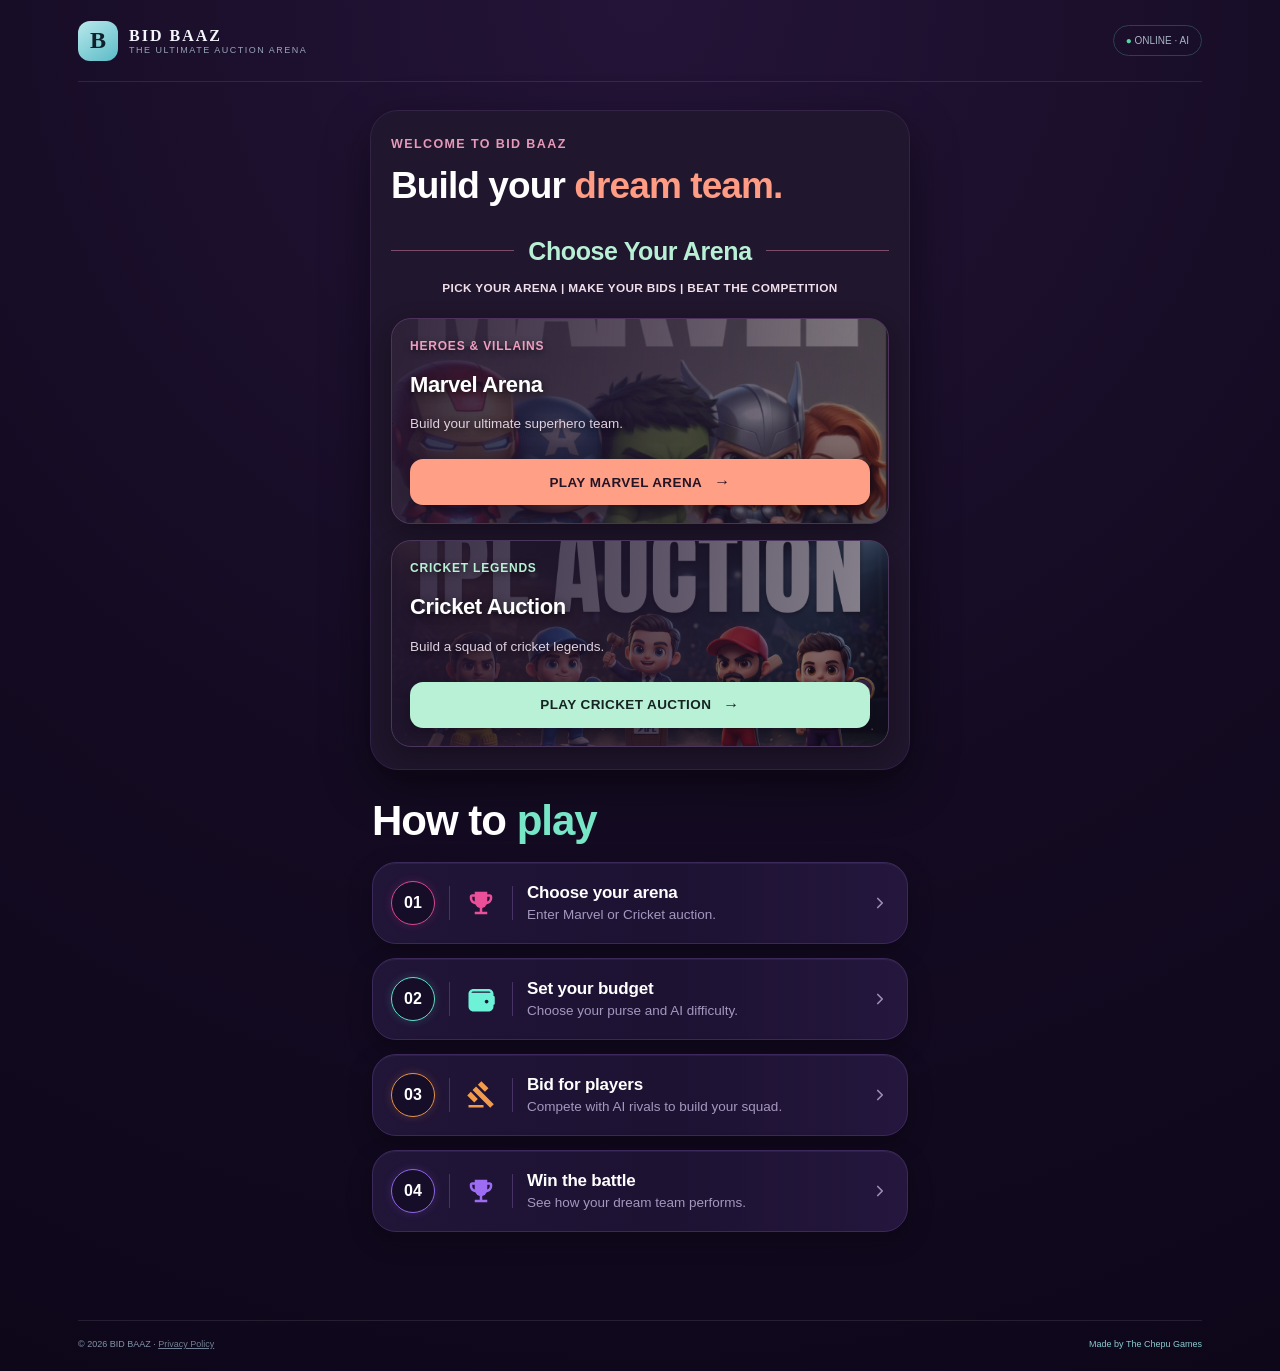
==== commit d5681c16: "Update index.html" ====
--- a/index.html
+++ b/index.html
@@ -3,6 +3,8 @@
  <head>
   <meta charset="utf-8"/>
   <meta content="width=device-width,initial-scale=1" name="viewport"/>
+  <meta name="referrer" content="strict-origin-when-cross-origin"/>
+  <meta http-equiv="Content-Security-Policy" content="default-src 'self'; script-src 'self' 'unsafe-inline'; style-src 'self' 'unsafe-inline' https://fonts.googleapis.com; font-src 'self' https://fonts.gstatic.com data:; img-src 'self' data: blob:; connect-src 'self'; object-src 'none'; base-uri 'self'; form-action 'self';"/>
   <meta content="#101827" name="theme-color"/>
   <meta content="yes" name="mobile-web-app-capable"/>
   <meta content="yes" name="apple-mobile-web-app-capable"/>
@@ -194,7 +196,9 @@
 /* ==========================================================
    EXACT FRONT PAGE DESIGN (MATCHING BOTH REFERENCE IMAGES)
 ========================================================== */
-body:has(#homeScreen.active) {
+body:has(#homeScreen.active),
+body:has(#settingsScreen.active),
+body:has(#resultsScreen.active) {
   background: radial-gradient(circle at 50% 0%, #241438 0%, #140b22 55%, #0e071a 100%);
 }
 
@@ -333,14 +337,14 @@
 .home-arena-list .marvel-card {
   background:
     linear-gradient(95deg, rgba(36, 22, 49, 0.90) 0%, rgba(36, 22, 49, 0.72) 55%, rgba(28, 17, 39, 0.52) 100%),
-    url("https://raw.githubusercontent.com/Pikapipikachuu/Bid-Baaz/main/marvel-banner.png") center 54% / cover no-repeat !important;
+    url("./marvel-banner.png") center 54% / cover no-repeat !important;
   border: 1px solid #4d335c !important;
 }
 
 .home-arena-list .cricket-card {
   background:
     linear-gradient(95deg, rgba(34, 22, 48, 0.90) 0%, rgba(34, 22, 48, 0.72) 55%, rgba(25, 17, 37, 0.50) 100%),
-    url("https://raw.githubusercontent.com/Pikapipikachuu/Bid-Baaz/main/ipl-auction-banner.png") center 48% / cover no-repeat !important;
+    url("./ipl-auction-banner.png") center 48% / cover no-repeat !important;
   border: 1px solid #4a355b !important;
 }
 
@@ -774,6 +778,1245 @@
     font-size: 12.2px;
   }
 }
+
+/* ==========================================================
+   UPGRADED MODALS (#playModal, #arenaModal)
+========================================================== */
+.modal-backdrop {
+  background: rgba(9, 5, 19, 0.80);
+  backdrop-filter: blur(12px);
+  -webkit-backdrop-filter: blur(12px);
+  padding: 20px;
+}
+
+.modal-card {
+  width: min(100%, 420px);
+  padding: 28px 22px 24px;
+  border-radius: 28px;
+  background:
+    radial-gradient(circle at 18% 0%, rgba(116, 242, 206, 0.12), transparent 52%),
+    radial-gradient(circle at 88% 12%, rgba(255, 156, 131, 0.14), transparent 50%),
+    linear-gradient(155deg, #241738 0%, #180f28 100%) padding-box,
+    linear-gradient(135deg, #7cf7e2 0%, #7d4cdb 55%, #ff9c83 100%) border-box;
+  border: 1.5px solid transparent;
+  box-shadow: 0 28px 80px rgba(0, 0, 0, 0.72), inset 0 1px 0 rgba(255, 255, 255, 0.10);
+  color: #ffffff;
+}
+
+.modal-close {
+  position: absolute;
+  right: 18px;
+  top: 18px;
+  width: 36px;
+  height: 36px;
+  border-radius: 50%;
+  border: 1px solid #4c366e;
+  background: #2c1d45;
+  color: #e9dcf8;
+  font-size: 20px;
+  font-weight: 700;
+  display: grid;
+  place-items: center;
+  cursor: pointer;
+  transition: background 0.16s ease, transform 0.16s ease, border-color 0.16s ease;
+}
+
+.modal-close:hover {
+  background: #3a2659;
+  border-color: #74f2ce;
+  color: #ffffff;
+  transform: scale(1.05);
+}
+
+.modal-card .eyebrow {
+  display: inline-flex;
+  align-items: center;
+  padding: 5px 12px;
+  border-radius: 999px;
+  background: rgba(229, 154, 185, 0.14);
+  border: 1px solid rgba(229, 154, 185, 0.35);
+  color: #f3a6c6;
+  font-family: 'DM Sans', sans-serif;
+  font-size: 11px;
+  font-weight: 800;
+  letter-spacing: 1.4px;
+}
+
+.modal-card h2 {
+  margin: 14px 0 6px;
+  color: #ffffff;
+  font-family: 'Space Grotesk', 'DM Sans', sans-serif;
+  font-size: 26px;
+  font-weight: 700;
+  line-height: 1.18;
+  letter-spacing: -0.6px;
+}
+
+.modal-subtitle {
+  margin: 0 0 18px;
+  color: #b7a8cd;
+  font-size: 13px;
+  line-height: 1.45;
+}
+
+.modal-choice {
+  width: 100%;
+  display: flex;
+  align-items: center;
+  gap: 14px;
+  padding: 16px 15px;
+  margin-top: 11px;
+  border-radius: 20px;
+  border: 1.5px solid #453166;
+  background: linear-gradient(135deg, #2b1c44 0%, #211535 100%);
+  color: #ffffff;
+  text-align: left;
+  cursor: pointer;
+  box-shadow: 0 8px 22px rgba(0, 0, 0, 0.28), inset 0 1px 0 rgba(255, 255, 255, 0.06);
+  transition: transform 0.16s ease, border-color 0.16s ease, box-shadow 0.16s ease;
+}
+
+.modal-choice:not(.disabled-choice):hover {
+  border-color: #74f2ce;
+  background: linear-gradient(135deg, #342252 0%, #27183f 100%);
+  box-shadow: 0 12px 26px rgba(0, 0, 0, 0.38), 0 0 0 1px rgba(116, 242, 206, 0.25);
+  transform: translateY(-2px);
+}
+
+.modal-choice-icon {
+  flex-shrink: 0;
+  width: 46px;
+  height: 46px;
+  border-radius: 15px;
+  display: grid;
+  place-items: center;
+  font-size: 22px;
+  background: rgba(116, 242, 206, 0.14);
+  border: 1.5px solid #65e3c6;
+  color: #89f7e3;
+  box-shadow: 0 0 14px rgba(116, 242, 206, 0.2);
+}
+
+.modal-choice-icon.coral-icon {
+  background: rgba(255, 156, 131, 0.14);
+  border-color: #ff9c83;
+  color: #ffb49e;
+  box-shadow: 0 0 14px rgba(255, 156, 131, 0.2);
+}
+
+.modal-choice-icon.muted-icon {
+  background: rgba(155, 135, 189, 0.10);
+  border-color: #4f3a70;
+  color: #9e8cb9;
+  box-shadow: none;
+}
+
+.modal-choice > span:not(.modal-choice-icon):not(.modal-arrow-pill):not(.modal-soon-pill) {
+  flex: 1;
+  min-width: 0;
+}
+
+.modal-choice b {
+  display: block;
+  color: #ffffff;
+  font-family: 'Space Grotesk', 'DM Sans', sans-serif;
+  font-size: 16.5px;
+  font-weight: 700;
+  letter-spacing: -0.2px;
+}
+
+.modal-choice small {
+  display: block;
+  margin-top: 3px;
+  color: #b5a6cc;
+  font-family: 'DM Sans', sans-serif;
+  font-size: 12.5px;
+  font-weight: 500;
+  line-height: 1.35;
+}
+
+.modal-arrow-pill {
+  flex-shrink: 0;
+  width: 34px;
+  height: 34px;
+  border-radius: 50%;
+  display: grid;
+  place-items: center;
+  background: #74f2ce;
+  color: #131d29;
+  font-size: 16px;
+  font-weight: 900;
+  box-shadow: 0 4px 12px rgba(116, 242, 206, 0.3);
+}
+
+.modal-soon-pill {
+  flex-shrink: 0;
+  padding: 5px 10px;
+  border-radius: 999px;
+  background: #2f2047;
+  border: 1px solid #4e3970;
+  color: #bdaed4;
+  font-size: 10px;
+  font-weight: 800;
+  letter-spacing: 0.9px;
+  text-transform: uppercase;
+}
+
+.disabled-choice {
+  opacity: 0.68;
+  cursor: not-allowed;
+}
+
+/* ==========================================================
+   AUCTION SETUP SCREEN (#settingsScreen) — PURPLE/CORAL/MINT
+========================================================== */
+#settingsScreen {
+  max-width: 540px;
+  margin: 0 auto;
+  padding: 0 0 38px;
+}
+
+#settingsScreen #backHome {
+  display: inline-flex;
+  align-items: center;
+  gap: 8px;
+  margin: 0 0 16px;
+  padding: 9px 16px;
+  border-radius: 999px;
+  background: #231738;
+  border: 1px solid #3f2b5e;
+  color: #e4d4f4;
+  font-family: 'DM Sans', sans-serif;
+  font-size: 12.5px;
+  font-weight: 700;
+  letter-spacing: 0.2px;
+  box-shadow: 0 6px 18px rgba(0, 0, 0, 0.25);
+  transition: transform 0.16s ease, border-color 0.16s ease, background 0.16s ease;
+}
+
+#settingsScreen #backHome:hover {
+  background: #2c1d46;
+  border-color: #6a4999;
+  transform: translateY(-1px);
+}
+
+#settingsScreen .setup-hero-card {
+  width: 100%;
+  margin: 0 auto 20px;
+  padding: 24px 20px 22px;
+  border-radius: 28px;
+  background: #20162d;
+  border: 1px solid #332346;
+  box-shadow: 0 18px 48px rgba(0, 0, 0, 0.42);
+  text-align: left;
+}
+
+#settingsScreen .screen-heading {
+  margin: 0;
+  text-align: left;
+}
+
+#settingsScreen .screen-heading .eyebrow {
+  display: inline-block;
+  margin: 0 0 10px;
+  color: #e59ab9;
+  font-family: 'DM Sans', sans-serif;
+  font-size: 12px;
+  font-weight: 800;
+  letter-spacing: 1.5px;
+  text-transform: uppercase;
+}
+
+#settingsScreen .screen-heading h1 {
+  margin: 0 0 10px;
+  color: #ffffff;
+  font-family: 'Space Grotesk', 'DM Sans', sans-serif;
+  font-size: clamp(30px, 7.5vw, 40px);
+  font-weight: 700;
+  line-height: 1.1;
+  letter-spacing: -1px;
+}
+
+#settingsScreen .screen-heading h1 em {
+  color: #ff9c83;
+  font-style: normal;
+}
+
+#settingsScreen .screen-heading p {
+  margin: 0;
+  max-width: none;
+  color: #c7b8d8;
+  font-family: 'DM Sans', sans-serif;
+  font-size: 14px;
+  font-weight: 500;
+  line-height: 1.55;
+}
+
+#settingsScreen .settings-layout {
+  display: flex;
+  flex-direction: column;
+  gap: 20px;
+  max-width: none;
+  margin: 0;
+}
+
+#settingsScreen .settings-main {
+  padding: 22px 20px;
+  border-radius: 28px;
+  background: #20162d;
+  border: 1px solid #35244a;
+  box-shadow: 0 16px 44px rgba(0, 0, 0, 0.38);
+}
+
+#settingsScreen .setup-block {
+  padding: 0 0 20px;
+  margin: 0 0 20px;
+  border-bottom: 1px solid #322248;
+}
+
+#settingsScreen .setup-block:last-of-type {
+  padding-bottom: 0;
+  margin-bottom: 0;
+  border-bottom: 0;
+}
+
+#settingsScreen .setup-label-row {
+  display: flex;
+  align-items: center;
+  justify-content: space-between;
+  gap: 10px;
+  margin: 0 0 12px;
+}
+
+#settingsScreen .setup-label-row label {
+  margin: 0;
+  color: #f4eafc;
+  font-family: 'Space Grotesk', 'DM Sans', sans-serif;
+  font-size: 15.5px;
+  font-weight: 700;
+  letter-spacing: -0.2px;
+}
+
+#settingsScreen .setup-pill-note {
+  display: inline-flex;
+  align-items: center;
+  gap: 5px;
+  padding: 5px 10px;
+  border-radius: 999px;
+  background: #2c1d42;
+  border: 1px solid #483268;
+  color: #b7f0d5;
+  font-family: 'DM Sans', sans-serif;
+  font-size: 11px;
+  font-weight: 700;
+}
+
+/* Collapsible Auction Rules Toggle Button */
+.rules-toggle-btn {
+  display: inline-flex;
+  align-items: center;
+  gap: 8px;
+  padding: 8px 14px;
+  border-radius: 999px;
+  background: linear-gradient(135deg, #2d1e46 0%, #241738 100%);
+  border: 1.5px solid #593e82;
+  color: #b7f0d5;
+  font-family: 'DM Sans', sans-serif;
+  font-size: 12.5px;
+  font-weight: 800;
+  cursor: pointer;
+  box-shadow: 0 4px 14px rgba(0, 0, 0, 0.25);
+  transition: transform 0.16s ease, border-color 0.16s ease, background 0.16s ease;
+}
+
+.rules-toggle-btn:hover {
+  border-color: #74f2ce;
+  background: #352352;
+  transform: translateY(-1px);
+}
+
+.rules-toggle-btn.is-open {
+  border-color: #ff9c83;
+  color: #ffb8a4;
+  background: #331f42;
+}
+
+.rules-toggle-btn i {
+  font-style: normal;
+  font-size: 15px;
+  font-weight: 900;
+  line-height: 1;
+}
+
+/* Selected Arena Card inside Setup */
+#settingsScreen .selected-arena {
+  display: flex;
+  align-items: center;
+  justify-content: space-between;
+  gap: 12px;
+  padding: 15px 16px;
+  border-radius: 20px;
+  background: linear-gradient(135deg, #2a1b40 0%, #221535 100%);
+  border: 1.5px solid #4a3469;
+  box-shadow: inset 0 1px 0 rgba(255, 255, 255, 0.06);
+}
+
+#settingsScreen .selected-arena-left {
+  display: flex;
+  align-items: center;
+  gap: 13px;
+  min-width: 0;
+}
+
+#settingsScreen .selected-arena-badge {
+  flex-shrink: 0;
+  width: 42px;
+  height: 42px;
+  border-radius: 14px;
+  display: grid;
+  place-items: center;
+  background: rgba(255, 156, 131, 0.14);
+  border: 1.5px solid #ff9c83;
+  color: #ff9c83;
+  box-shadow: 0 0 14px rgba(255, 156, 131, 0.18);
+}
+
+#settingsScreen .selected-arena-badge svg {
+  width: 22px;
+  height: 22px;
+  display: block;
+}
+
+#settingsScreen .selected-arena-copy small {
+  display: block;
+  margin: 0 0 2px;
+  color: #a99bc2;
+  font-size: 10.5px;
+  font-weight: 700;
+  letter-spacing: 0.8px;
+  text-transform: uppercase;
+}
+
+#settingsScreen #selectedArenaName {
+  display: block;
+  color: #ffffff;
+  font-family: 'Space Grotesk', 'DM Sans', sans-serif;
+  font-size: 18.5px;
+  font-weight: 700;
+  letter-spacing: -0.3px;
+}
+
+#settingsScreen #changeArena {
+  flex-shrink: 0;
+  padding: 9px 15px;
+  border-radius: 999px;
+  background: #33224d;
+  border: 1px solid #63458a;
+  color: #b7f0d5;
+  font-family: 'DM Sans', sans-serif;
+  font-size: 12.5px;
+  font-weight: 800;
+  cursor: pointer;
+  transition: background 0.16s ease, transform 0.16s ease;
+}
+
+#settingsScreen #changeArena:hover {
+  background: #3f2b5f;
+  transform: translateY(-1px);
+}
+
+/* AI Opponents Range Slider */
+#settingsScreen .rival-counter-pill {
+  display: inline-flex;
+  align-items: center;
+  gap: 5px;
+  padding: 5px 12px;
+  border-radius: 999px;
+  background: rgba(126, 247, 225, 0.12);
+  border: 1px solid #62dfc5;
+  color: #89f7e3;
+  font-family: 'Space Grotesk', 'DM Sans', sans-serif;
+  font-size: 13px;
+  font-weight: 700;
+}
+
+#settingsScreen .rival-counter-pill b {
+  color: #ffffff;
+  font-size: 15px;
+}
+
+#settingsScreen #opponentCount {
+  -webkit-appearance: none;
+  appearance: none;
+  width: 100%;
+  height: 10px;
+  margin: 10px 0 12px;
+  border-radius: 999px;
+  background: linear-gradient(90deg, #ff9c83 0%, #c77dff 50%, #74f2ce 100%);
+  outline: none;
+  cursor: pointer;
+}
+
+#settingsScreen #opponentCount::-webkit-slider-thumb {
+  -webkit-appearance: none;
+  appearance: none;
+  width: 26px;
+  height: 26px;
+  border-radius: 50%;
+  background: #ffffff;
+  border: 4px solid #74f2ce;
+  box-shadow: 0 0 14px rgba(116, 242, 206, 0.65), 0 3px 8px rgba(0, 0, 0, 0.45);
+  cursor: pointer;
+  transition: transform 0.15s ease;
+}
+
+#settingsScreen #opponentCount::-webkit-slider-thumb:active {
+  transform: scale(1.12);
+}
+
+#settingsScreen #opponentCount::-moz-range-thumb {
+  width: 26px;
+  height: 26px;
+  border-radius: 50%;
+  background: #ffffff;
+  border: 4px solid #74f2ce;
+  box-shadow: 0 0 14px rgba(116, 242, 206, 0.65), 0 3px 8px rgba(0, 0, 0, 0.45);
+  cursor: pointer;
+}
+
+#settingsScreen .range-labels {
+  display: flex;
+  justify-content: space-between;
+  color: #a799c0;
+  font-size: 12px;
+  font-weight: 600;
+}
+
+/* AI Difficulty & Purse Cards */
+#settingsScreen .budget-hint {
+  margin: -4px 0 12px;
+  color: #a89ac1;
+  font-size: 12.5px;
+  line-height: 1.45;
+}
+
+#settingsScreen .choice-row {
+  display: grid;
+  grid-template-columns: repeat(3, 1fr);
+  gap: 10px;
+}
+
+#settingsScreen .choice {
+  position: relative;
+  display: flex;
+  flex-direction: column;
+  align-items: flex-start;
+  justify-content: space-between;
+  min-height: 86px;
+  padding: 14px 13px;
+  border-radius: 18px;
+  background: linear-gradient(160deg, #281a3d 0%, #1f1431 100%);
+  border: 1.5px solid #412d5d;
+  color: #ffffff;
+  text-align: left;
+  cursor: pointer;
+  transition: transform 0.16s ease, border-color 0.16s ease, box-shadow 0.16s ease;
+}
+
+#settingsScreen .choice:hover {
+  border-color: #63468b;
+  transform: translateY(-1px);
+}
+
+#settingsScreen .choice .choice-tier-dot {
+  width: 8px;
+  height: 8px;
+  border-radius: 50%;
+  background: #5c457b;
+  margin-bottom: 8px;
+}
+
+#settingsScreen .choice b {
+  display: block;
+  color: #ffffff;
+  font-family: 'Space Grotesk', 'DM Sans', sans-serif;
+  font-size: 15.5px;
+  font-weight: 700;
+  letter-spacing: -0.2px;
+}
+
+#settingsScreen .choice small {
+  display: block;
+  margin-top: 4px;
+  color: #b4a6cc;
+  font-family: 'DM Sans', sans-serif;
+  font-size: 12.5px;
+  font-weight: 700;
+}
+
+#settingsScreen .choice.active {
+  background: linear-gradient(155deg, #352154 0%, #26173e 100%);
+  border-color: #74f2ce;
+  box-shadow: 0 8px 22px rgba(0, 0, 0, 0.32), 0 0 0 1px rgba(116, 242, 206, 0.28);
+}
+
+#settingsScreen .choice.active .choice-tier-dot {
+  background: #74f2ce;
+  box-shadow: 0 0 10px #74f2ce;
+}
+
+#settingsScreen .choice.active b {
+  color: #ffffff;
+}
+
+#settingsScreen .choice.active small {
+  color: #89f7e3;
+}
+
+/* Match Rules / Info Lines inside Setup */
+#settingsScreen .setup-rules-list {
+  display: flex;
+  flex-direction: column;
+  gap: 10px;
+  margin-top: 14px;
+  animation: fade 0.2s ease;
+}
+
+#settingsScreen .info-line {
+  display: flex;
+  align-items: center;
+  gap: 12px;
+  margin: 0;
+  padding: 13px 14px;
+  border-radius: 16px;
+  background: linear-gradient(90deg, #26193c 0%, #211534 100%);
+  border: 1px solid #3b2857;
+  color: #e2d5f0;
+  font-size: 12.8px;
+  font-weight: 500;
+  line-height: 1.45;
+}
+
+/* Your Auction Summary Card (Gradient Border matching Image 1) */
+#settingsScreen .budget-card {
+  position: relative;
+  padding: 24px 20px 20px;
+  border-radius: 26px;
+  background:
+    linear-gradient(135deg, #1b1535 0%, #241744 52%, #2c1950 100%) padding-box,
+    linear-gradient(135deg, #7cf7e2 0%, #5ec8ca 32%, #7d4cdb 78%, #9b5de5 100%) border-box;
+  border: 1.5px solid transparent;
+  box-shadow: 0 16px 40px rgba(0, 0, 0, 0.45), inset 0 1px 0 rgba(255, 255, 255, 0.08);
+  color: #ffffff;
+}
+
+#settingsScreen .budget-card-head {
+  display: flex;
+  align-items: center;
+  justify-content: space-between;
+  gap: 10px;
+}
+
+#settingsScreen .budget-card .eyebrow {
+  color: #e59ab9;
+  font-size: 11.5px;
+  font-weight: 800;
+  letter-spacing: 1.5px;
+}
+
+#settingsScreen .budget-card-tag {
+  padding: 4px 10px;
+  border-radius: 999px;
+  background: rgba(126, 247, 225, 0.12);
+  border: 1px solid rgba(126, 247, 225, 0.35);
+  color: #89f7e3;
+  font-size: 10.5px;
+  font-weight: 700;
+}
+
+#settingsScreen .budget-card > strong {
+  display: block;
+  margin: 10px 0 16px;
+  color: #ffffff;
+  font-family: 'Space Grotesk', 'DM Sans', sans-serif;
+  font-size: clamp(34px, 8vw, 42px);
+  font-weight: 700;
+  line-height: 1.1;
+  letter-spacing: -1px;
+  text-shadow: 0 0 24px rgba(126, 247, 225, 0.22);
+}
+
+#settingsScreen .budget-stats-grid {
+  display: grid;
+  grid-template-columns: 1fr 1fr;
+  gap: 10px;
+  margin-bottom: 14px;
+}
+
+#settingsScreen .budget-stat-box {
+  padding: 11px 13px;
+  border-radius: 15px;
+  background: rgba(17, 11, 31, 0.55);
+  border: 1px solid #453369;
+}
+
+#settingsScreen .budget-stat-box span {
+  display: block;
+  margin-bottom: 3px;
+  color: #a69ac0;
+  font-size: 10.5px;
+  font-weight: 700;
+  letter-spacing: 0.7px;
+  text-transform: uppercase;
+}
+
+#settingsScreen .budget-stat-box p {
+  display: block;
+  width: auto;
+  margin: 0;
+  padding: 0;
+  border: 0;
+  color: #ffffff;
+  font-family: 'Space Grotesk', 'DM Sans', sans-serif;
+  font-size: 16px;
+  font-weight: 700;
+}
+
+#settingsScreen .budget-card small {
+  display: inline-flex;
+  align-items: center;
+  gap: 6px;
+  margin: 0;
+  padding: 8px 13px;
+  border-radius: 999px;
+  background: rgba(116, 242, 206, 0.13);
+  border: 1px solid rgba(116, 242, 206, 0.32);
+  color: #9bf7e0;
+  font-size: 12px;
+  font-weight: 700;
+}
+
+/* Enter the Auction CTA Button */
+#settingsScreen #beginAuction {
+  display: flex;
+  align-items: center;
+  justify-content: center;
+  gap: 10px;
+  width: 100%;
+  min-height: 58px;
+  margin-top: 14px;
+  padding: 16px 22px;
+  border-radius: 18px;
+  border: 0;
+  background: linear-gradient(90deg, #ff9c83 0%, #ffb199 100%);
+  color: #211224;
+  font-family: 'DM Sans', sans-serif;
+  font-size: 15px;
+  font-weight: 900;
+  letter-spacing: 0.4px;
+  text-transform: uppercase;
+  box-shadow: 0 10px 28px rgba(255, 156, 131, 0.32);
+  cursor: pointer;
+  transition: transform 0.16s ease, filter 0.16s ease;
+}
+
+#settingsScreen #beginAuction:hover {
+  filter: brightness(1.05);
+  transform: translateY(-1px);
+}
+
+/* ==========================================================
+   WINNING / RESULTS SCREEN (#resultsScreen) — PURPLE/CORAL/MINT
+========================================================== */
+#resultsScreen {
+  max-width: 620px;
+  margin: 0 auto;
+  padding: 0 0 42px;
+}
+
+#resultsScreen .results-hero {
+  margin: 0 0 20px;
+  padding: 24px 20px 22px;
+  border-radius: 28px;
+  background:
+    radial-gradient(circle at 50% 0%, rgba(255, 156, 131, 0.16), transparent 62%),
+    #20162d;
+  border: 1px solid #35244a;
+  box-shadow: 0 18px 46px rgba(0, 0, 0, 0.42);
+  text-align: center;
+}
+
+#resultsScreen .results-hero .eyebrow {
+  display: inline-flex;
+  align-items: center;
+  gap: 6px;
+  padding: 5px 13px;
+  border-radius: 999px;
+  background: rgba(229, 154, 185, 0.14);
+  border: 1px solid rgba(229, 154, 185, 0.32);
+  color: #f3a6c6;
+  font-size: 11px;
+  font-weight: 800;
+  letter-spacing: 1.5px;
+}
+
+#resultsScreen .results-hero h1 {
+  margin: 12px 0 6px;
+  color: #ffffff;
+  font-family: 'Space Grotesk', 'DM Sans', sans-serif;
+  font-size: clamp(24px, 6.2vw, 36px);
+  font-weight: 700;
+  line-height: 1.15;
+  letter-spacing: -0.8px;
+  white-space: normal;
+}
+
+#resultsScreen .results-hero h1 em {
+  color: #74f2ce;
+  font-style: normal;
+}
+
+#resultsScreen .results-hero-sub {
+  margin: 0;
+  color: #b8a9cc;
+  font-size: 13px;
+  font-weight: 500;
+}
+
+/* Champion Spotlight Panel */
+#resultsScreen .champion-panel {
+  position: relative;
+  display: flex;
+  align-items: center;
+  justify-content: space-between;
+  gap: 16px;
+  padding: 24px 20px;
+  border-radius: 28px;
+  background:
+    radial-gradient(circle at 85% 20%, rgba(116, 242, 206, 0.16), transparent 55%),
+    radial-gradient(circle at 12% 10%, rgba(255, 156, 131, 0.15), transparent 50%),
+    linear-gradient(135deg, #1d1438 0%, #271847 52%, #2f1a54 100%) padding-box,
+    linear-gradient(135deg, #ffd166 0%, #ff9c83 45%, #74f2ce 100%) border-box;
+  border: 1.5px solid transparent;
+  box-shadow: 0 20px 50px rgba(0, 0, 0, 0.5), inset 0 1px 0 rgba(255, 255, 255, 0.1);
+}
+
+.champ-left {
+  display: flex;
+  align-items: flex-start;
+  gap: 15px;
+  min-width: 0;
+  flex: 1;
+}
+
+.champ-trophy-badge {
+  flex-shrink: 0;
+  width: 54px;
+  height: 54px;
+  border-radius: 18px;
+  display: grid;
+  place-items: center;
+  font-size: 28px;
+  background: linear-gradient(145deg, rgba(255, 209, 102, 0.22), rgba(255, 156, 131, 0.15));
+  border: 1.5px solid #ffd166;
+  box-shadow: 0 0 22px rgba(255, 209, 102, 0.28);
+}
+
+.champ-info {
+  min-width: 0;
+  flex: 1;
+}
+
+.champ-info .eyebrow {
+  display: inline-block;
+  color: #ffd166;
+  font-size: 11px;
+  font-weight: 800;
+  letter-spacing: 1.4px;
+}
+
+.champ-info h2 {
+  margin: 5px 0 8px;
+  color: #ffffff;
+  font-family: 'Space Grotesk', 'DM Sans', sans-serif;
+  font-size: clamp(23px, 5.8vw, 30px);
+  font-weight: 700;
+  line-height: 1.15;
+  letter-spacing: -0.6px;
+}
+
+.champ-meta-pills {
+  display: flex;
+  flex-wrap: wrap;
+  gap: 6px;
+  margin-bottom: 8px;
+}
+
+.champ-pill {
+  padding: 4px 10px;
+  border-radius: 999px;
+  background: rgba(15, 9, 29, 0.55);
+  border: 1px solid #4d3773;
+  color: #e3d6f5;
+  font-size: 11px;
+  font-weight: 700;
+}
+
+.champ-highlight-note {
+  margin: 0;
+  color: #9bf7e0;
+  font-size: 12px;
+  font-weight: 600;
+  line-height: 1.4;
+}
+
+.champ-score-box {
+  flex-shrink: 0;
+  min-width: 88px;
+  padding: 14px 14px;
+  border-radius: 20px;
+  background: rgba(13, 8, 26, 0.65);
+  border: 1.5px solid rgba(116, 242, 206, 0.45);
+  text-align: center;
+  box-shadow: 0 8px 24px rgba(0, 0, 0, 0.35);
+}
+
+.champ-score-box strong {
+  display: block;
+  color: #74f2ce;
+  font-family: 'Space Grotesk', 'DM Sans', sans-serif;
+  font-size: 32px;
+  font-weight: 700;
+  line-height: 1;
+}
+
+.champ-score-box small {
+  display: block;
+  margin-top: 5px;
+  color: #b7a8cd;
+  font-size: 9px;
+  font-weight: 800;
+  letter-spacing: 1px;
+}
+
+/* Final Standings Card */
+#resultsScreen .results-grid {
+  margin-top: 18px;
+}
+
+#resultsScreen .results-table-panel,
+#resultsScreen .battle-panel,
+#resultsScreen .cricket-league-panel,
+#resultsScreen .all-teams {
+  padding: 22px 20px;
+  border-radius: 26px;
+  background: #20162d;
+  border: 1px solid #35244a;
+  box-shadow: 0 16px 42px rgba(0, 0, 0, 0.38);
+}
+
+#resultsScreen .standings-heading {
+  display: flex;
+  align-items: center;
+  justify-content: space-between;
+  gap: 10px;
+  margin-bottom: 14px;
+}
+
+#resultsScreen .standings-heading h3,
+#resultsScreen .battle-panel h3,
+#resultsScreen .cricket-league-panel h3,
+#resultsScreen .all-teams h3 {
+  margin: 0;
+  color: #ffffff;
+  font-family: 'Space Grotesk', 'DM Sans', sans-serif;
+  font-size: 19px;
+  font-weight: 700;
+  letter-spacing: -0.3px;
+}
+
+#resultsScreen .showdown-toggle {
+  display: inline-flex;
+  align-items: center;
+  gap: 7px;
+  padding: 8px 14px;
+  border-radius: 999px;
+  background: linear-gradient(135deg, #2d1e46 0%, #241738 100%);
+  border: 1.5px solid #593e82;
+  color: #b7f0d5;
+  font-family: 'DM Sans', sans-serif;
+  font-size: 12px;
+  font-weight: 800;
+  cursor: pointer;
+}
+
+#resultsScreen .showdown-toggle span,
+#resultsScreen .showdown-toggle b {
+  color: #ff9c83;
+}
+
+#resultsScreen #standings {
+  display: flex;
+  flex-direction: column;
+  gap: 10px;
+}
+
+#resultsScreen .standing-row {
+  display: grid;
+  grid-template-columns: 38px 1fr auto;
+  gap: 12px;
+  align-items: center;
+  padding: 13px 14px;
+  border-top: 0;
+  border-radius: 18px;
+  background: linear-gradient(90deg, #281b3b 0%, #221633 100%);
+  border: 1px solid #3d2a59;
+  font-size: 13px;
+}
+
+#resultsScreen .standing-row:first-child {
+  background: linear-gradient(90deg, #32204a 0%, #26183a 100%);
+  border-color: #74f2ce;
+  box-shadow: 0 6px 20px rgba(116, 242, 206, 0.12);
+}
+
+#resultsScreen .standing-row > b:first-child {
+  width: 34px;
+  height: 34px;
+  border-radius: 50%;
+  display: grid;
+  place-items: center;
+  background: #191026;
+  border: 1px solid #4c376e;
+  color: #d5c5eb;
+  font-family: 'Space Grotesk', sans-serif;
+  font-size: 12.5px;
+}
+
+#resultsScreen .standing-row:first-child > b:first-child {
+  background: rgba(255, 209, 102, 0.16);
+  border-color: #ffd166;
+  color: #ffd166;
+}
+
+#resultsScreen .standing-row > span {
+  color: #ffffff;
+  font-weight: 700;
+  font-size: 14.5px;
+}
+
+#resultsScreen .standing-row > span small {
+  display: block;
+  margin-top: 3px;
+  color: #a899c1;
+  font-size: 11.5px;
+  font-weight: 500;
+}
+
+#resultsScreen .standing-row > b:last-child {
+  padding: 5px 11px;
+  border-radius: 999px;
+  background: rgba(116, 242, 206, 0.12);
+  border: 1px solid rgba(116, 242, 206, 0.32);
+  color: #89f7e3;
+  font-family: 'Space Grotesk', sans-serif;
+  font-size: 12.5px;
+}
+
+/* Battle Showdown & Cricket League Panels */
+#resultsScreen .showdown-explainer {
+  margin: 12px 0 14px;
+  padding: 13px 14px;
+  border-radius: 16px;
+  background: #27193a;
+  border: 1px solid #3f2b5c;
+  color: #d6c8ea;
+  font-size: 12px;
+  line-height: 1.55;
+}
+
+#resultsScreen .matchup-notes p {
+  padding: 10px 12px;
+  border-radius: 12px;
+  background: #191026;
+  border: 1px solid #35244d;
+  color: #dfd3f0;
+  font-size: 11.5px;
+  margin: 8px 0;
+}
+
+#resultsScreen .fixture-row {
+  padding: 13px 12px;
+  margin-top: 8px;
+  border-top: 0;
+  border-radius: 16px;
+  background: #27193a;
+  border: 1px solid #3e2b59;
+}
+
+#resultsScreen .fixture-row b {
+  color: #ffffff;
+  font-size: 13px;
+}
+
+#resultsScreen .fixture-row small {
+  color: #b2a3c9;
+  font-size: 11px;
+}
+
+#resultsScreen .fixture-row button {
+  padding: 8px 13px;
+  border-radius: 999px;
+  background: #33224d;
+  border: 1px solid #63458a;
+  color: #b7f0d5;
+  font-size: 11px;
+  font-weight: 800;
+  cursor: pointer;
+}
+
+#resultsScreen .scorecard {
+  background: #170e24;
+  border: 1px solid #443063;
+  border-radius: 16px;
+}
+
+#resultsScreen .score-slide {
+  background: #211534;
+  border-color: #3d2a59;
+}
+
+/* Action Buttons Row on Results Screen */
+#resultsScreen .results-actions {
+  display: grid;
+  grid-template-columns: 1fr 1fr;
+  gap: 12px;
+  margin: 20px 0 16px;
+}
+
+#resultsScreen #viewTeams,
+#resultsScreen #newAuction,
+#resultsScreen #battleAgain {
+  min-height: 52px;
+  padding: 13px 16px;
+  border-radius: 999px;
+  font-family: 'DM Sans', sans-serif;
+  font-size: 13.5px;
+  font-weight: 800;
+  display: inline-flex;
+  align-items: center;
+  justify-content: center;
+  cursor: pointer;
+}
+
+#resultsScreen #viewTeams,
+#resultsScreen #battleAgain {
+  background: linear-gradient(180deg, #2d1f47 0%, #221636 100%);
+  border: 1.5px solid #4e3873;
+  color: #ffffff;
+  box-shadow: 0 6px 18px rgba(0, 0, 0, 0.25);
+}
+
+#resultsScreen #newAuction {
+  background: linear-gradient(90deg, #74f2ce 0%, #89f7e3 100%);
+  border: 0;
+  color: #111827;
+  font-weight: 900;
+  box-shadow: 0 8px 24px rgba(116, 242, 206, 0.28);
+}
+
+/* All Squads Grid */
+#resultsScreen .team-detail-grid {
+  display: grid;
+  grid-template-columns: 1fr 1fr;
+  gap: 12px;
+  margin-top: 14px;
+}
+
+#resultsScreen .team-detail {
+  padding: 15px;
+  border-radius: 18px;
+  background: #27193a;
+  border: 1px solid #3f2b5c;
+}
+
+#resultsScreen .team-detail b {
+  color: #ffffff;
+  font-family: 'Space Grotesk', sans-serif;
+  font-size: 14.5px;
+}
+
+#resultsScreen .team-detail p {
+  color: #ff9c83;
+  font-size: 11px;
+  font-weight: 700;
+  margin: 4px 0 10px;
+}
+
+#resultsScreen .team-detail ul {
+  padding-left: 16px;
+  margin: 0;
+}
+
+#resultsScreen .team-detail li {
+  color: #dfd3f0;
+  font-size: 11.5px;
+  line-height: 1.55;
+}
+
+@media (max-width: 480px) {
+  #resultsScreen .champion-panel {
+    flex-direction: column;
+    align-items: stretch;
+  }
+  .champ-score-box {
+    display: flex;
+    align-items: center;
+    justify-content: space-between;
+    padding: 12px 16px;
+  }
+  .champ-score-box strong {
+    font-size: 26px;
+  }
+  .champ-score-box small {
+    margin-top: 0;
+    font-size: 10px;
+  }
+  #resultsScreen .team-detail-grid {
+    grid-template-columns: 1fr;
+  }
+  #resultsScreen .results-actions {
+    grid-template-columns: 1fr;
+  }
+}
+
+@media (max-width: 420px) {
+  #settingsScreen .setup-hero-card,
+  #settingsScreen .settings-main,
+  #settingsScreen .budget-card,
+  #resultsScreen .results-hero,
+  #resultsScreen .champion-panel,
+  #resultsScreen .results-table-panel,
+  #resultsScreen .battle-panel,
+  #resultsScreen .cricket-league-panel,
+  #resultsScreen .all-teams {
+    padding: 20px 15px 18px;
+    border-radius: 24px;
+  }
+  #settingsScreen .choice-row {
+    gap: 8px;
+  }
+  #settingsScreen .choice {
+    padding: 12px 10px;
+    min-height: 80px;
+  }
+  #settingsScreen .choice b {
+    font-size: 14px;
+  }
+  #settingsScreen .choice small {
+    font-size: 11.5px;
+  }
+}
   </style>
  </head>
  <body>
@@ -934,115 +2177,175 @@
     </section>
 
     <section class="screen" id="settingsScreen">
-     <button class="back-link" id="backHome">
+     <button class="back-link" id="backHome" type="button">
       &larr; Back to home
      </button>
-     <div class="screen-heading">
-      <span class="eyebrow">
-       AUCTION SETUP
-      </span>
-      <h1>
-       Set the
-       <em>
-        rules.
-       </em>
-      </h1>
-      <p>
-       Everyone gets the same budget. You decide how tough the competition gets.
-      </p>
+     <div class="setup-hero-card">
+      <div class="screen-heading">
+       <span class="eyebrow">
+        AUCTION SETUP
+       </span>
+       <h1>
+        Set the
+        <em>
+         rules.
+        </em>
+       </h1>
+       <p>
+        Everyone gets the same budget. You decide how tough the competition gets.
+       </p>
+      </div>
      </div>
      <div class="settings-layout">
       <div class="panel settings-main">
-       <label>
-        Selected arena
-       </label>
-       <div class="selected-arena">
-        <b id="selectedArenaName">
-         Marvel Arena
-        </b>
-        <button id="changeArena">
-         Change
-        </button>
+       <div class="setup-block">
+        <div class="setup-label-row">
+         <label>
+          Selected arena
+         </label>
+         <span class="setup-pill-note">Active mode</span>
+        </div>
+        <div class="selected-arena">
+         <div class="selected-arena-left">
+          <span aria-hidden="true" class="selected-arena-badge">
+           <svg fill="currentColor" viewBox="0 0 24 24" xmlns="http://www.w3.org/2000/svg">
+            <path d="M19 5h-2V3H7v2H5c-1.1 0-2 .9-2 2v1c0 2.55 1.92 4.63 4.39 4.94A5.01 5.01 0 0 0 11 15.9V19H7v2h10v-2h-4v-3.1a5.01 5.01 0 0 0 3.61-2.96C19.08 12.63 21 10.55 21 8V7c0-1.1-.9-2-2-2zM5 8V7h2v3.82C5.84 10.4 5 9.3 5 8zm14 0c0 1.3-.84 2.4-2 2.82V7h2v1z"/>
+           </svg>
+          </span>
+          <div class="selected-arena-copy">
+           <small>CURRENT ARENA</small>
+           <b id="selectedArenaName">
+            Marvel Arena
+           </b>
+          </div>
+         </div>
+         <button id="changeArena" type="button">
+          Change
+         </button>
+        </div>
        </div>
-       <label>
-        Budget per team
-       </label>
-       <div class="budget-hint">
-        Budget is set automatically by difficulty.
+
+       <div class="setup-block">
+        <div class="setup-label-row">
+         <label for="opponentCount">
+          AI opponents
+         </label>
+         <span class="rival-counter-pill">
+          <b id="opponentCountLabel">3</b> rivals
+         </span>
+        </div>
+        <input id="opponentCount" max="6" min="1" type="range" value="3"/>
+        <div class="range-labels">
+         <span>
+          1 rival
+         </span>
+         <span>
+          6 rivals
+         </span>
+        </div>
        </div>
-       <label>
-        AI opponents:
-        <b id="opponentCountLabel">
-         3
-        </b>
-       </label>
-       <input id="opponentCount" max="6" min="1" type="range" value="3"/>
-       <div class="range-labels">
-        <span>
-         1 rival
-        </span>
-        <span>
-         6 rivals
-        </span>
+
+       <div class="setup-block">
+        <div class="setup-label-row">
+         <label>
+          AI difficulty &amp; purse
+         </label>
+         <span class="setup-pill-note">Auto budget</span>
+        </div>
+        <div class="budget-hint">
+         Budget per team is set automatically by difficulty.
+        </div>
+        <div class="choice-row">
+         <button class="choice active" data-difficulty="easy" type="button">
+          <span aria-hidden="true" class="choice-tier-dot"></span>
+          <div>
+           <b>
+            Easy
+           </b>
+           <small>
+            ₹200 Cr
+           </small>
+          </div>
+         </button>
+         <button class="choice" data-difficulty="medium" type="button">
+          <span aria-hidden="true" class="choice-tier-dot"></span>
+          <div>
+           <b>
+            Medium
+           </b>
+           <small>
+            ₹150 Cr
+           </small>
+          </div>
+         </button>
+         <button class="choice" data-difficulty="hard" type="button">
+          <span aria-hidden="true" class="choice-tier-dot"></span>
+          <div>
+           <b>
+            Hard
+           </b>
+           <small>
+            ₹100 Cr
+           </small>
+          </div>
+         </button>
+        </div>
        </div>
-       <label>
-        AI difficulty
-       </label>
-       <div class="choice-row">
-        <button class="choice active" data-difficulty="easy">
-         <b>
-          Easy
-         </b>
-         <small>
-          ₹200 Cr
-         </small>
-        </button>
-        <button class="choice" data-difficulty="medium">
-         <b>
-          Medium
-         </b>
-         <small>
-          ₹150 Cr
-         </small>
-        </button>
-        <button class="choice" data-difficulty="hard">
-         <b>
-          Hard
-         </b>
-         <small>
-          ₹100 Cr
-         </small>
-        </button>
-       </div>
-       <div class="info-line">
-        👤 You control your bids &mdash; choose +1, +5, +10 Cr or pass.
-       </div>
-       <div class="info-line">
-        🤖 AI rivals keep competing even after you pass.
-       </div>
-       <div class="info-line arena-tip" id="arenaTip">
-        🦸 Build your superhero squad, outbid AI rivals and assemble the strongest team.
+
+       <div class="setup-block">
+        <div class="setup-label-row" style="margin-bottom: 0;">
+         <label>
+          Auction rules
+         </label>
+         <button aria-controls="setupRulesList" aria-expanded="false" class="rules-toggle-btn" id="toggleRulesBtn" type="button">
+          <span id="toggleRulesLabel">Show rules</span>
+          <i aria-hidden="true" id="toggleRulesIcon">+</i>
+         </button>
+        </div>
+        <div class="setup-rules-list hidden" id="setupRulesList">
+         <div class="info-line">
+          👤 You control your bids &mdash; choose +1, +5, +10 Cr or pass.
+         </div>
+         <div class="info-line">
+          🤖 AI rivals keep competing even after you pass.
+         </div>
+         <div class="info-line arena-tip" id="arenaTip">
+          🦸 Build your superhero squad, outbid AI rivals and assemble the strongest team.
+         </div>
+        </div>
        </div>
       </div>
+
       <aside>
        <div class="budget-card">
-        <span class="eyebrow">
-         YOUR AUCTION
-        </span>
+        <div class="budget-card-head">
+         <span class="eyebrow">
+          YOUR AUCTION
+         </span>
+         <span class="budget-card-tag">READY TO BID</span>
+        </div>
         <strong id="budgetPreview">
-         ₹100 Cr
+         ₹200 Cr
         </strong>
-        <p id="teamCountPreview">
-         4 teams
-        </p>
-        <p id="difficultyPreview">
-         Easy
-        </p>
+        <div class="budget-stats-grid">
+         <div class="budget-stat-box">
+          <span>TOTAL TEAMS</span>
+          <p id="teamCountPreview">
+           4 teams
+          </p>
+         </div>
+         <div class="budget-stat-box">
+          <span>AI DIFFICULTY</span>
+          <p id="difficultyPreview">
+           Easy
+          </p>
+         </div>
+        </div>
         <small>
          &checkmark; Equal starting budget for every team
         </small>
        </div>
-       <button class="btn gold full" id="beginAuction">
+       <button class="btn gold full" id="beginAuction" type="button">
         Enter the auction &rarr;
        </button>
       </aside>
@@ -1212,11 +2515,12 @@
     <section class="screen" id="resultsScreen">
      <div class="results-hero">
       <span class="eyebrow">
-       TOURNAMENT COMPLETE
+       🏆 TOURNAMENT COMPLETE
       </span>
       <h1>
-       The champions are decided
+       The <em>champions</em> are decided
       </h1>
+      <p class="results-hero-sub">Final auction standings, squad breakdown &amp; head-to-head results</p>
      </div>
      <div class="panel champion-panel" id="championPanel">
      </div>
@@ -1287,7 +2591,7 @@
 
   <div aria-hidden="true" class="modal-backdrop hidden" id="playModal">
    <div class="modal-card">
-    <button aria-label="Close" class="modal-close" data-close="playModal">
+    <button aria-label="Close" class="modal-close" data-close="playModal" type="button">
      &times;
     </button>
     <span class="eyebrow">
@@ -1296,40 +2600,37 @@
     <h2>
      How do you want to play?
     </h2>
-    <button class="modal-choice" id="playAI">
-     🤖
+    <p class="modal-subtitle">Select a battle mode to enter the auction room.</p>
+    <button class="modal-choice" id="playAI" type="button">
+     <span aria-hidden="true" class="modal-choice-icon">🤖</span>
      <span>
       <b>
        Play with AI
       </b>
       <small>
-       Challenge computer-controlled rivals
+       Challenge smart computer-controlled rivals
       </small>
      </span>
-     <i>
-      &rarr;
-     </i>
+     <span aria-hidden="true" class="modal-arrow-pill">&rarr;</span>
     </button>
-    <button class="modal-choice disabled-choice" id="playMulti">
-     👥
+    <button class="modal-choice disabled-choice" id="playMulti" type="button">
+     <span aria-hidden="true" class="modal-choice-icon muted-icon">👥</span>
      <span>
       <b>
        Multiplayer
       </b>
       <small>
-       Play with friends &mdash; coming soon
+       Bid live with friends in a private room
       </small>
      </span>
-     <i>
-      🔒
-     </i>
+     <span class="modal-soon-pill">SOON</span>
     </button>
    </div>
   </div>
 
   <div aria-hidden="true" class="modal-backdrop hidden" id="arenaModal">
    <div class="modal-card">
-    <button aria-label="Close" class="modal-close" data-close="arenaModal">
+    <button aria-label="Close" class="modal-close" data-close="arenaModal" type="button">
      &times;
     </button>
     <span class="eyebrow">
@@ -1338,8 +2639,9 @@
     <h2>
      Choose an arena
     </h2>
-    <button class="modal-choice" data-pick-arena="marvel">
-     ✦
+    <p class="modal-subtitle">Switch your player pool before starting the auction.</p>
+    <button class="modal-choice" data-pick-arena="marvel" type="button">
+     <span aria-hidden="true" class="modal-choice-icon coral-icon">✦</span>
      <span>
       <b>
        Marvel Arena
@@ -1348,12 +2650,10 @@
        Heroes &amp; villains
       </small>
      </span>
-     <i>
-      &rarr;
-     </i>
+     <span aria-hidden="true" class="modal-arrow-pill">&rarr;</span>
     </button>
-    <button class="modal-choice" data-pick-arena="cricket">
-     🏏
+    <button class="modal-choice" data-pick-arena="cricket" type="button">
+     <span aria-hidden="true" class="modal-choice-icon">🏏</span>
      <span>
       <b>
        Cricket Auction
@@ -1362,23 +2662,19 @@
        Cricket legends
       </small>
      </span>
-     <i>
-      &rarr;
-     </i>
+     <span aria-hidden="true" class="modal-arrow-pill">&rarr;</span>
     </button>
-    <button class="modal-choice disabled-choice">
-     🎌
+    <button class="modal-choice disabled-choice" type="button">
+     <span aria-hidden="true" class="modal-choice-icon muted-icon">🎌</span>
      <span>
       <b>
        Anime Arena
       </b>
       <small>
-       Coming soon
+       Iconic anime fighters
       </small>
      </span>
-     <i>
-      🔒
-     </i>
+     <span class="modal-soon-pill">SOON</span>
     </button>
    </div>
   </div>
@@ -1470,12 +2766,18 @@
 const marvelPortraitFiles={
  iron:"iron-man.png",captain:"captain-america.png",thor:"thor.png",spider:"spider-man.png",panther:"black-panther.png",strange:"doctor-strange.png",hulk:"hulk.png",widow:"black-widow.png",witch:"scarlet-witch.png",loki:"loki.png",marvel:"captain-marvel-duplicate.png",ant:"ant-man.png",doom:"doctor-doom.png",thanos:"thanos.png",surfer:"silver-surfer.png",phoenix:"jean-grey-phoenix.png",galactus:"galactus.png",deadpool:"deadpool.png",wolverine:"wolverine.png",vision:"vision.png",sentry:"sentry.png",ultron:"ultron.png",hawkeye:"hawkeye.png",magneto:"magneto.png",ghost:"ghost-rider.png",hela:"hela.png",venom:"venom.png",carnage:"carnage.png",quicksilver:"quicksilver.png",shangchi:"shang-chi.png",winter:"winter-soldier.png",daredevil:"daredevil.png",warmachine:"war-machine.png",adam:"adam-warlock.png",starlord:"star-lord.png",groot:"groot.png",rocket:"rocket-raccoon.png",mysterio:"mysterio.png",goblin:"green-goblin.png"
 };
-const GITHUB_IMAGE_BASE = "https://raw.githubusercontent.com/Pikapipikachuu/Bid-Baaz/main/";
+const LOCAL_IMAGE_BASE = "./";
+function esc(v){return String(v??"").replace(/[&<>"']/g,c=>({"&":"&amp;","<":"&lt;",">":"&gt;",'"':"&quot;","'":"&#39;"})[c]);}
+function roundCr(n){return Math.round((Number(n)||0)*100)/100;}
+function fallbackPortrait(kind){
+ return "data:image/svg+xml;charset=utf-8,"+encodeURIComponent(svgPortrait(kind));
+}
 function portraitSrc(kind){
- const file=marvelPortraitFiles[kind];
- if(state.mode==="marvel"&&file) return GITHUB_IMAGE_BASE+encodeURIComponent(file);
- if(state.mode==="cricket") return GITHUB_IMAGE_BASE+encodeURIComponent(`${kind}.webp`);
- return "data:image/svg+xml;charset=utf-8,"+encodeURIComponent(svgPortrait(kind));
+ const safeKind=String(kind||"").replace(/[^a-z0-9-]/gi,"");
+ const file=marvelPortraitFiles[safeKind];
+ if(state.mode==="marvel"&&file) return LOCAL_IMAGE_BASE+encodeURIComponent(file);
+ if(state.mode==="cricket"&&safeKind) return LOCAL_IMAGE_BASE+encodeURIComponent(`${safeKind}.webp`);
+ return fallbackPortrait(safeKind);
 }
 function stopTimers(){clearInterval(state.timer);clearTimeout(state.aiTimer);}
 function shuffle(list){const a=[...list];for(let i=a.length-1;i>0;i--){const j=Math.floor(Math.random()*(i+1));[a[i],a[j]]=[a[j],a[i]];}return a;}
@@ -1500,7 +2802,7 @@
 }
 function start(){window.__bidBaazHideSavedCard=false;stopTimers();state.speed=1;state.skipMode=false;syncAuctionMenuSelection();document.querySelector("#bidOne").textContent=state.mode==="cricket"?"+ ₹20 L":"+ ₹1 Cr";document.querySelector("#bidFive").textContent=state.mode==="cricket"?"+ ₹50 L":"+ ₹5 Cr";document.querySelector("#bidTen").textContent=state.mode==="cricket"?"+ ₹1 Cr":"+ ₹10 Cr";state.opponents=+$("opponentCount").value;state.budget=budget();state.teams=[{name:"Your Team",budget:state.budget,spent:0,players:[]}];for(let i=0;i<+$("opponentCount").value;i++)state.teams.push({name:names[i],budget:state.budget,spent:0,players:[]});state.lots=state.mode==="marvel"?buildMarvelLots():buildCricketLots();state.lotIndex=0;state.battleRun=0;state.paused=false;show("auctionScreen");loadLot();saveProgress();}
 function loadLot(){stopTimers();if(state.lotIndex>=state.lots.length)return finish();state.current=state.lots[state.lotIndex];state.bid=0;state.leader=null;state.passed=new Set();state.closed=false;
- $("auctionRound").textContent=`PLAYER ${state.lotIndex+1} OF ${state.lots.length}`;$("lotCategory").textContent=state.mode==="marvel"?"HERO / VILLAIN":state.current.role.toUpperCase();$("lotPortrait").innerHTML=`<img alt="${state.current.name} illustrated portrait" src="${portraitSrc(state.current.portrait)}">`;$("lotName").textContent=state.current.name;$("lotDescription").textContent=state.current.role+" — "+state.current.desc;$("lotRating").textContent=state.current.rating;$("lotRank").textContent=state.current.special?`SPECIAL · RATING ${state.current.rating}`:`RATING ${state.current.rating}`;$("basePrice").textContent=money(state.current.base);$("currentBid").textContent="—";$("bidStatus").textContent="Choose your bid or pass. AI rivals will keep playing.";$("soldResult").classList.add("hidden");$("soldResult").innerHTML="";$("countdownPopup").classList.remove("show");$("countdown").classList.remove("urgent");controls(true);render();deadline(5);if(state.skipMode){state.passed.add(0);controls(false);scheduleAI(30);}else scheduleAI(850);saveProgress();}
+ $("auctionRound").textContent=`PLAYER ${state.lotIndex+1} OF ${state.lots.length}`;$("lotCategory").textContent=state.mode==="marvel"?"HERO / VILLAIN":state.current.role.toUpperCase();$("lotPortrait").innerHTML=`<img alt="${esc(state.current.name)} portrait" data-kind="${esc(state.current.portrait)}" onerror="this.onerror=null;this.src=fallbackPortrait(this.dataset.kind)" src="${portraitSrc(state.current.portrait)}">`;$("lotName").textContent=state.current.name;$("lotDescription").textContent=state.current.role+" — "+state.current.desc;$("lotRating").textContent=state.current.rating;$("lotRank").textContent=state.current.special?`SPECIAL · RATING ${state.current.rating}`:`RATING ${state.current.rating}`;$("basePrice").textContent=money(state.current.base);$("currentBid").textContent="—";$("bidStatus").textContent="Choose your bid or pass. AI rivals will keep playing.";$("soldResult").classList.add("hidden");$("soldResult").innerHTML="";$("countdownPopup").classList.remove("show");$("countdown").classList.remove("urgent");controls(true);render();deadline(5);if(state.skipMode){state.passed.add(0);controls(false);scheduleAI(30);}else scheduleAI(850);saveProgress();}
 function controls(on){["bidOne","bidFive","bidTen","passButton"].forEach(id=>$(id).disabled=!on);}
 function syncControls(){const locked=state.closed||state.paused||state.passed.has(0)||state.leader===0||(state.mode==='cricket'&&state.teams[0].players.length>=12);['bidOne','bidFive','bidTen'].forEach(id=>$(id).disabled=locked);$('passButton').disabled=state.closed||state.paused||state.passed.has(0);}
 function deadline(seconds){state.deadline=Date.now()+(seconds*1000)/Math.max(1,state.speed||1);state.lastCountdown=null;clearInterval(state.timer);$("countdown").classList.remove("urgent");tick();state.timer=setInterval(tick,50);}
@@ -1521,8 +2823,8 @@
  if(left<=0)resolve();
 }
 function afterBid(){deadline(5);}
-function placeBid(team,step){if(state.closed||state.passed.has(team)||team===state.leader)return;if(state.mode==="cricket"&&state.teams[team].players.length>=12){state.passed.add(team);render();return;}let amount=state.leader===null?state.current.base:state.bid+step;if(state.teams[team].budget<amount)return;state.bid=amount;state.leader=team;$("currentBid").textContent=money(amount);$("bidStatus").innerHTML=`<span class="bidder-action">${teamName(team)}</span> <span class="bid-action-word">bids</span> <strong class="bid-amount">${money(amount)}</strong>`;render();if(allOtherBiddersDone()){resolve();}else{afterBid();scheduleAI(650);}saveProgress();}
-function humanBid(step){if(state.mode==="cricket"&&state.teams[0].players.length>=12){toast("Your 12-player squad is complete.");return;}if(state.leader===0){toast("You are already leading.");return;}let amount=state.leader===null?state.current.base:state.bid+step;if(state.teams[0].budget<amount){toast("Not enough budget for this bid.");return;}placeBid(0,step);}
+function placeBid(team,step){if(state.closed||state.passed.has(team)||team===state.leader)return;if(state.mode==="cricket"&&state.teams[team].players.length>=12){state.passed.add(team);render();return;}let amount=roundCr(state.leader===null?state.current.base:state.bid+step);if(state.teams[team].budget<amount)return;state.bid=amount;state.leader=team;$("currentBid").textContent=money(amount);$("bidStatus").innerHTML=`<span class="bidder-action">${esc(teamName(team))}</span> <span class="bid-action-word">bids</span> <strong class="bid-amount">${esc(money(amount))}</strong>`;render();if(allOtherBiddersDone()){resolve();}else{afterBid();scheduleAI(650);}saveProgress();}
+function humanBid(step){if(state.mode==="cricket"&&state.teams[0].players.length>=12){toast("Your 12-player squad is complete.");return;}if(state.leader===0){toast("You are already leading.");return;}let amount=roundCr(state.leader===null?state.current.base:state.bid+step);if(state.teams[0].budget<amount){toast("Not enough budget for this bid.");return;}placeBid(0,step);}
 function pass(){if(state.closed||state.passed.has(0))return;state.passed.add(0);controls(false);$("bidStatus").textContent="You passed on this character. AI teams are still bidding.";render();if(allOtherBiddersDone())resolve();else scheduleAI(300);saveProgress();}
 function playerRoleKey(p){
  const role=(p.role||"").toLowerCase();
@@ -1624,10 +2926,10 @@
  }
 }
 function resolve(){if(state.closed)return;state.closed=true;stopTimers();controls(false);
- if(state.leader!==null){let t=state.teams[state.leader];t.budget-=state.bid;t.spent+=state.bid;t.players.push({...state.current,price:state.bid});$("soldResult").innerHTML=`<b class="sold-check">🏆</b><span><small>SOLD TO</small><strong>${t.name}</strong><em>${money(state.bid)} · Winning bid</em></span>`;toast(`${state.current.name} sold to ${t.name}!`);}
+ if(state.leader!==null){let t=state.teams[state.leader];t.budget=roundCr(t.budget-state.bid);t.spent=roundCr(t.spent+state.bid);t.players.push({...state.current,price:state.bid});$("soldResult").innerHTML=`<b class="sold-check">🏆</b><span><small>SOLD TO</small><strong>${esc(t.name)}</strong><em>${esc(money(state.bid))} · Winning bid</em></span>`;toast(`${state.current.name} sold to ${t.name}!`);}
  else $("soldResult").innerHTML=`<b class="sold-check">—</b><span><small>UNSOLD</small><strong>No bids placed</strong></span>`;
  $("soldResult").classList.remove("hidden");$("bidStatus").textContent="Bidding closed for this character.";$("countdown").textContent="0";render();saveProgress();setTimeout(()=>{if(state.paused)return;state.lotIndex++;loadLot();},state.skipMode?80:1500);}
-function render(){if(!state.teams.length)return;$("yourPurseTop").textContent=money(state.teams[0].budget);$("activeTeamsLabel").textContent=`${state.teams.length-state.passed.size} active`;$("bidderList").innerHTML=state.teams.map((t,i)=>{let out=state.passed.has(i),lead=state.leader===i;return `<div class="bidder"><span class="avatar">${teamIcon(i)}</span><span class="bidder-info"><b>${t.name}${i===0?" (You)":""}</b><small>${t.players.length} picked · ${money(t.budget)} left</small></span><b class="cash">${money(t.budget)}</b><small class="${out?"out":""}">${lead?"LEAD":out?"PASS":"IN"}</small></div>`}).join("");$("miniSquad").innerHTML=state.teams[0].players.length?state.teams[0].players.map(p=>`<div class="mini-player"><span>${p.name}</span><b>${money(p.price)}</b></div>`).join(""):'<p class="empty-note">Your winning bids will appear here.</p>';$("squadCount").textContent=`${state.teams[0].players.length} picked`;}
+function render(){if(!state.teams.length)return;$("yourPurseTop").textContent=money(state.teams[0].budget);$("activeTeamsLabel").textContent=`${state.teams.length-state.passed.size} active`;$("bidderList").innerHTML=state.teams.map((t,i)=>{let out=state.passed.has(i),lead=state.leader===i;return `<div class="bidder"><span class="avatar">${teamIcon(i)}</span><span class="bidder-info"><b>${esc(t.name)}${i===0?" (You)":""}</b><small>${t.players.length} picked · ${esc(money(t.budget))} left</small></span><b class="cash">${esc(money(t.budget))}</b><small class="${out?"out":""}">${lead?"LEAD":out?"PASS":"IN"}</small></div>`}).join("");$("miniSquad").innerHTML=state.teams[0].players.length?state.teams[0].players.map(p=>`<div class="mini-player"><span>${esc(p.name)}</span><b>${esc(money(p.price))}</b></div>`).join(""):'<p class="empty-note">Your winning bids will appear here.</p>';$("squadCount").textContent=`${state.teams[0].players.length} picked`;}
 function strength(t){return t.players.length?Math.round(t.players.reduce((s,p)=>s+p.rating,0)/t.players.length*10+Math.min(t.players.length,6)*2):0;}
 
 const marvelProfiles={
@@ -1708,6 +3010,18 @@
 document.querySelectorAll("[data-pick-arena]").forEach(b=>b.onclick=()=>{state.mode=b.dataset.pickArena;$("selectedArenaName").textContent=state.mode==="marvel"?"Marvel Arena":"Cricket Auction";closeModal("arenaModal");updateSettings();});
 $("backHome").onclick=()=>show("homeScreen");$("changeArena").onclick=()=>openModal("arenaModal");$("opponentCount").oninput=updateSettings;
 document.querySelectorAll(".choice").forEach(b=>b.onclick=()=>{document.querySelectorAll(".choice").forEach(x=>x.classList.remove("active"));b.classList.add("active");state.difficulty=b.dataset.difficulty;updateSettings();});
+
+/* Auction Rules collapsible button toggle */
+$("toggleRulesBtn").onclick=()=>{
+ const list=$("setupRulesList"), btn=$("toggleRulesBtn");
+ const isHidden=list.classList.toggle("hidden");
+ const isOpen=!isHidden;
+ btn.classList.toggle("is-open",isOpen);
+ btn.setAttribute("aria-expanded",String(isOpen));
+ $("toggleRulesLabel").textContent=isOpen?"Hide rules":"Show rules";
+ $("toggleRulesIcon").textContent=isOpen?"−":"+";
+};
+
 $("toggleShowdown").onclick=()=>{const panel=$("battlePanel"),open=panel.classList.contains("hidden");panel.classList.toggle("hidden",!open);$("toggleShowdown").setAttribute("aria-expanded",String(open));$("showdownChevron").textContent=open?"－":"＋";};
 $("beginAuction").onclick=start;$("bidOne").onclick=()=>humanBid(state.mode==="cricket"?.2:1);$("bidFive").onclick=()=>humanBid(state.mode==="cricket"?.5:5);$("bidTen").onclick=()=>humanBid(state.mode==="cricket"?1:10);$("passButton").onclick=pass;
 $("moreAuction").onclick=()=>{$("auctionMenu").classList.toggle("hidden");$("moreAuction").setAttribute("aria-expanded",String(!$("auctionMenu").classList.contains("hidden")));};
@@ -1739,51 +3053,63 @@
 
 // --- Bid Baaz persistence, pause/resume and Cricket T20 league engine ---
 const SAVE_KEY="bidbaaz_saved_v3";
-const DEMO_SEED_KEY="bidbaaz_seeded_v1";
-
-function seedInitialSavedGameIfNeeded(){
- try{
-  if(!localStorage.getItem(SAVE_KEY)&&!sessionStorage.getItem(DEMO_SEED_KEY)){
-   sessionStorage.setItem(DEMO_SEED_KEY,"1");
-   const demoLots=buildMarvelLots();
-   const picked=demoLots.slice(0,4).map(p=>({...p,price:p.base}));
-   const spent=picked.reduce((s,p)=>s+p.price,0);
-   const demoState={
-    mode:"marvel",
-    budget:200,
-    opponents:3,
-    difficulty:"easy",
-    teams:[
-     {name:"Your Team",budget:200-spent,spent,players:picked},
-     {name:"Rival Red",budget:176,spent:24,players:[{...demoLots[4],price:24}]},
-     {name:"The Strategist",budget:182,spent:18,players:[{...demoLots[5],price:18}]},
-     {name:"Budget Boss",budget:188,spent:12,players:[{...demoLots[6],price:12}]}
-    ],
-    lots:demoLots,
-    lotIndex:7,
-    current:demoLots[7],
-    bid:0,
-    leader:null,
-    passed:[],
-    closed:false,
-    remaining:5,
-    speed:1,
-    skipMode:false,
-    results:[],
-    fixtures:[],
-    matchDetails:[]
-   };
-   localStorage.setItem(SAVE_KEY,JSON.stringify(demoState));
-  }
- }catch(e){}
+function sanitizePlayer(p){
+ if(!p||typeof p!=="object")return null;
+ return {
+  name:String(p.name||"Unknown").slice(0,50),
+  portrait:String(p.portrait||"").replace(/[^a-z0-9-]/gi,"").slice(0,40),
+  role:String(p.role||"Player").slice(0,40),
+  rating:Math.max(1,Math.min(100,Number(p.rating)||75)),
+  base:roundCr(Math.max(0,Math.min(1000,Number(p.base)||1))),
+  desc:String(p.desc||"").slice(0,160),
+  special:Boolean(p.special),
+  price:roundCr(Math.max(0,Math.min(10000,Number(p.price)||0)))
+ };
+}
+function sanitizeSavedState(d){
+ if(!d||typeof d!=="object"||Array.isArray(d))return null;
+ const mode=d.mode==="cricket"?"cricket":d.mode==="marvel"?"marvel":null;
+ const difficulty=["easy","medium","hard"].includes(d.difficulty)?d.difficulty:"easy";
+ if(!mode||!Array.isArray(d.teams)||d.teams.length<2||d.teams.length>7)return null;
+ if(!Array.isArray(d.lots)||!d.lots.length||d.lots.length>100)return null;
+ const teams=d.teams.map((t,idx)=>{
+  if(!t||typeof t!=="object")return null;
+  const players=Array.isArray(t.players)?t.players.map(sanitizePlayer).filter(Boolean).slice(0,25):[];
+  return {
+   name:idx===0?"Your Team":String(t.name||names[idx-1]||`Team ${idx+1}`).slice(0,32),
+   budget:roundCr(Math.max(0,Math.min(10000,Number(t.budget)||0))),
+   spent:roundCr(Math.max(0,Math.min(10000,Number(t.spent)||0))),
+   players
+  };
+ });
+ if(teams.some(t=>!t))return null;
+ const lots=d.lots.map(sanitizePlayer).filter(Boolean);
+ if(!lots.length)return null;
+ const lotIndex=Math.max(0,Math.min(lots.length,Math.floor(Number(d.lotIndex)||0)));
+ const leader=d.leader===null||d.leader===undefined?null:(Number.isInteger(d.leader)&&d.leader>=0&&d.leader<teams.length?d.leader:null);
+ return {
+  mode,
+  budget:roundCr(Math.max(10,Math.min(10000,Number(d.budget)||200))),
+  opponents:teams.length-1,
+  difficulty,
+  teams,
+  lots,
+  lotIndex,
+  current:lots[lotIndex]||null,
+  bid:roundCr(Math.max(0,Math.min(10000,Number(d.bid)||0))),
+  leader,
+  passed:Array.isArray(d.passed)?d.passed.filter(x=>Number.isInteger(x)&&x>=0&&x<teams.length):[],
+  closed:Boolean(d.closed),
+  remaining:Math.max(1,Math.min(10,Number(d.remaining)||5))
+ };
 }
 
 function serialState(){return {mode:state.mode,budget:state.budget,opponents:state.opponents,difficulty:state.difficulty,teams:state.teams,lots:state.lots,lotIndex:state.lotIndex,current:state.current,bid:state.bid,leader:state.leader,passed:[...state.passed],closed:state.closed,remaining:state.paused?state.remaining:Math.max(0,(state.deadline-Date.now())/1000),speed:state.speed,skipMode:state.skipMode,results:state.results,fixtures:state.fixtures,matchDetails:state.matchDetails};}
 function saveProgress(){try{if(!state.teams.length||!$("auctionScreen").classList.contains("active"))return;localStorage.setItem(SAVE_KEY,JSON.stringify(serialState()));refreshContinueCard();}catch(e){console.warn("Could not save game",e);}}
 window.__bidBaazHideSavedCard=window.__bidBaazHideSavedCard||false;
 function refreshContinueCard(){let raw=null;try{raw=localStorage.getItem(SAVE_KEY);}catch(e){}const card=$("continueCard");if(!card)return;if(window.__bidBaazHideSavedCard){card.classList.add("hidden");return;}card.classList.toggle("hidden",!raw);if(raw){try{const d=JSON.parse(raw);$("continueLabel").textContent=`${d.mode==='cricket'?'Cricket Auction':'Marvel Arena'} · ${d.teams?.[0]?.players?.length||0} players in your squad`;}catch{card.classList.add("hidden");}}}
-function restoreProgress(){try{const d=JSON.parse(localStorage.getItem(SAVE_KEY)||"null");if(!d||!d.teams?.length)return false;Object.assign(state,d);state.speed=1;state.skipMode=false;syncAuctionMenuSelection();if(state.closed){state.lotIndex++;state.closed=false;state.current=null;}state.passed=new Set(d.passed||[]);state.paused=true;state.remaining=Math.max(1,d.remaining||5);state.timer=null;state.aiTimer=null;state.deadline=Date.now()+state.remaining*1000;$("selectedArenaName").textContent=state.mode==='cricket'?'Cricket Auction':'Marvel Arena';$("opponentCount").value=state.opponents;state.difficulty=d.difficulty;document.querySelectorAll('.choice').forEach(x=>x.classList.toggle('active',x.dataset.difficulty===state.difficulty));updateSettings();show("auctionScreen");loadPausedLot();return true;}catch(e){console.error(e);return false;}}
-function loadPausedLot(){if(state.lotIndex>=state.lots.length){finish();return;}state.current=state.lots[state.lotIndex];$("auctionRound").textContent=`PLAYER ${state.lotIndex+1} OF ${state.lots.length}`;$("lotCategory").textContent=state.mode==='marvel'?'HERO / VILLAIN':state.current.role.toUpperCase();$("lotPortrait").innerHTML=`<img alt="${state.current.name}" src="${portraitSrc(state.current.portrait)}">`;$("lotName").textContent=state.current.name;$("lotDescription").textContent=state.current.role+' — '+state.current.desc;$("lotRating").textContent=state.current.rating;$("lotRank").textContent=`RATING ${state.current.rating}`;$("basePrice").textContent=money(state.current.base);$("currentBid").textContent=state.leader===null?'—':money(state.bid);$("countdown").textContent=Math.ceil(state.remaining);$("bidStatus").textContent=state.leader===null?'Auction paused. Resume when ready.':`${teamName(state.leader)} currently leads at ${money(state.bid)}.`;$("soldResult").classList.add('hidden');render();controls(false);}
+function restoreProgress(){try{const raw=JSON.parse(localStorage.getItem(SAVE_KEY)||"null");const d=sanitizeSavedState(raw);if(!d){localStorage.removeItem(SAVE_KEY);return false;}Object.assign(state,d);state.speed=1;state.skipMode=false;syncAuctionMenuSelection();if(state.closed){state.lotIndex++;state.closed=false;state.current=null;}state.passed=new Set(d.passed||[]);state.paused=true;state.remaining=Math.max(1,d.remaining||5);state.timer=null;state.aiTimer=null;state.deadline=Date.now()+state.remaining*1000;$("selectedArenaName").textContent=state.mode==='cricket'?'Cricket Auction':'Marvel Arena';$("opponentCount").value=state.opponents;state.difficulty=d.difficulty;document.querySelectorAll('.choice').forEach(x=>x.classList.toggle('active',x.dataset.difficulty===state.difficulty));updateSettings();show("auctionScreen");loadPausedLot();return true;}catch(e){localStorage.removeItem(SAVE_KEY);console.error(e);return false;}}
+function loadPausedLot(){if(state.lotIndex>=state.lots.length){finish();return;}state.current=state.lots[state.lotIndex];$("auctionRound").textContent=`PLAYER ${state.lotIndex+1} OF ${state.lots.length}`;$("lotCategory").textContent=state.mode==='marvel'?'HERO / VILLAIN':state.current.role.toUpperCase();$("lotPortrait").innerHTML=`<img alt="${esc(state.current.name)} portrait" data-kind="${esc(state.current.portrait)}" onerror="this.onerror=null;this.src=fallbackPortrait(this.dataset.kind)" src="${portraitSrc(state.current.portrait)}">`;$("lotName").textContent=state.current.name;$("lotDescription").textContent=state.current.role+' — '+state.current.desc;$("lotRating").textContent=state.current.rating;$("lotRank").textContent=state.current.special?`SPECIAL · RATING ${state.current.rating}`:`RATING ${state.current.rating}`;$("basePrice").textContent=money(state.current.base);$("currentBid").textContent=state.leader===null?'—':money(state.bid);$("countdown").textContent=Math.ceil(state.remaining);$("bidStatus").textContent=state.leader===null?'Auction paused. Resume when ready.':`${teamName(state.leader)} currently leads at ${money(state.bid)}.`;$("soldResult").classList.add('hidden');render();controls(false);}
 function pauseGame(){
  if(state.closed||state.paused)return;
  state.remaining=Math.max(.05,(state.deadline-Date.now())/1000*Math.max(1,state.speed||1));
@@ -1815,15 +3141,14 @@
 }
 function simulateCricketMatch(a,b,idx){const toss=Math.random()<.5?a:b;const first=cricketInnings(toss,toss===a?b:a),second=cricketInnings(toss===a?b:a,toss);let winner,margin;if(second.total>first.total){winner=second.team;margin=`${10-second.wickets} wickets`;}else if(second.total===first.total){winner='Tie';margin='Super Over not simulated';}else{winner=first.team;margin=`${first.total-second.total} runs`;}return {id:idx,a:a.name,b:b.name,first,second,winner,margin,highlights:[...first.commentary.slice(-4),...second.commentary.slice(-4)]};}
 function cricketTournament(){const fixtures=[];let n=0;for(let i=0;i<state.teams.length;i++)for(let j=i+1;j<state.teams.length;j++)fixtures.push(simulateCricketMatch(state.teams[i],state.teams[j],++n));const table=state.teams.map(t=>({name:t.name,played:0,w:0,l:0,t:0,pts:0,forRuns:0,againstRuns:0,forBalls:0,againstBalls:0}));fixtures.forEach(f=>{const a=table.find(x=>x.name===f.a),b=table.find(x=>x.name===f.b);a.played++;b.played++;const x=f.first.team===f.a?f.first:f.second,y=f.first.team===f.b?f.first:f.second;a.forRuns+=x.total;a.againstRuns+=y.total;b.forRuns+=y.total;b.againstRuns+=x.total;a.forBalls+=(x.nrrBalls||120);a.againstBalls+=(y.nrrBalls||120);b.forBalls+=(y.nrrBalls||120);b.againstBalls+=(x.nrrBalls||120);if(f.winner==='Tie'){a.t++;b.t++;a.pts++;b.pts++;}else{const win=table.find(z=>z.name===f.winner),lose=win===a?b:a;win.w++;win.pts+=2;lose.l++;}});table.forEach(x=>{x.nrr=(x.forRuns/Math.max(1,x.forBalls/6))-(x.againstRuns/Math.max(1,x.againstBalls/6));});table.sort((a,b)=>b.pts-a.pts||b.nrr-a.nrr);return {fixtures,table,final:null};}
-function openCricketScorecard(id){const f=state.matchDetails.find(x=>x.id===id);if(!f)return;const panel=document.getElementById('matchDetail_'+id);const button=document.getElementById('scoreToggle_'+id);if(!panel||!button)return;if(!panel.classList.contains('hidden')){panel.classList.add('hidden');panel.innerHTML='';button.textContent='View scorecard';button.setAttribute('aria-expanded','false');return;}const batting=(inn,label)=>`<section class="score-slide"><h4>${label}: ${inn.team} — ${inn.total}/${inn.wickets} (${inn.overs} ov)</h4><b class="score-table-title">Batting</b><div class="score-table-wrap"><table><thead><tr><th>Batter</th><th>R</th><th>B</th><th>4s</th><th>6s</th></tr></thead><tbody>${inn.batStats.map(x=>`<tr><td>${x.name}${x.out?' *':''}</td><td>${x.r}</td><td>${x.b}</td><td>${x.fours}</td><td>${x.sixes}</td></tr>`).join('')}</tbody></table></div></section>`;const bowling=(inn,label)=>`<section class="score-slide"><h4>${label}: ${inn.team}</h4><b class="score-table-title">Bowling</b><div class="score-table-wrap"><table><thead><tr><th>Bowler</th><th>O</th><th>R</th><th>W</th><th>Econ</th></tr></thead><tbody>${inn.bowlStats.map(x=>`<tr><td>${x.name}</td><td>${x.overs}</td><td>${x.r}</td><td>${x.w}</td><td>${x.economy}</td></tr>`).join('')}</tbody></table></div></section>`;panel.innerHTML=`<div class="scorecard"><div class="scorecard-top"><h4>${f.winner==='Tie'?'Match tied':f.winner+' won by '+f.margin}</h4><span>Scroll left to right for more</span></div><div class="score-track">${batting(f.first,'1st innings')}${bowling(f.first,'1st innings')}${batting(f.second,'2nd innings')}${bowling(f.second,'2nd innings')}<section class="score-slide highlights-slide"><h4>Key highlights</h4><ul class="commentary">${f.highlights.map(x=>`<li>${x}</li>`).join('')}</ul><details class="full-commentary"><summary>Full ball-by-ball commentary</summary><ol>${[...f.first.ballByBall,...f.second.ballByBall].map(x=>`<li>${x}</li>`).join('')}</ol></details></section></div><button class="fixture-toggle close-scorecard" onclick="closeCricketScorecard(${id})">Close scorecard</button></div>`;panel.classList.remove('hidden');button.textContent='Close scorecard';button.setAttribute('aria-expanded','true');}
+function openCricketScorecard(id){const f=state.matchDetails.find(x=>x.id===id);if(!f)return;const panel=document.getElementById('matchDetail_'+id);const button=document.getElementById('scoreToggle_'+id);if(!panel||!button)return;if(!panel.classList.contains('hidden')){panel.classList.add('hidden');panel.innerHTML='';button.textContent='View scorecard';button.setAttribute('aria-expanded','false');return;}const batting=(inn,label)=>`<section class="score-slide"><h4>${esc(label)}: ${esc(inn.team)} — ${inn.total}/${inn.wickets} (${esc(inn.overs)} ov)</h4><b class="score-table-title">Batting</b><div class="score-table-wrap"><table><thead><tr><th>Batter</th><th>R</th><th>B</th><th>4s</th><th>6s</th></tr></thead><tbody>${inn.batStats.map(x=>`<tr><td>${esc(x.name)}${x.out?' *':''}</td><td>${x.r}</td><td>${x.b}</td><td>${x.fours}</td><td>${x.sixes}</td></tr>`).join('')}</tbody></table></div></section>`;const bowling=(inn,label)=>`<section class="score-slide"><h4>${esc(label)}: ${esc(inn.team)}</h4><b class="score-table-title">Bowling</b><div class="score-table-wrap"><table><thead><tr><th>Bowler</th><th>O</th><th>R</th><th>W</th><th>Econ</th></tr></thead><tbody>${inn.bowlStats.map(x=>`<tr><td>${esc(x.name)}</td><td>${esc(x.overs)}</td><td>${x.r}</td><td>${x.w}</td><td>${esc(x.economy)}</td></tr>`).join('')}</tbody></table></div></section>`;panel.innerHTML=`<div class="scorecard"><div class="scorecard-top"><h4>${f.winner==='Tie'?'Match tied':esc(f.winner)+' won by '+esc(f.margin)}</h4><span>Scroll left to right for more</span></div><div class="score-track">${batting(f.first,'1st innings')}${bowling(f.first,'1st innings')}${batting(f.second,'2nd innings')}${bowling(f.second,'2nd innings')}<section class="score-slide highlights-slide"><h4>Key highlights</h4><ul class="commentary">${f.highlights.map(x=>`<li>${esc(x)}</li>`).join('')}</ul><details class="full-commentary"><summary>Full ball-by-ball commentary</summary><ol>${[...f.first.ballByBall,...f.second.ballByBall].map(x=>`<li>${esc(x)}</li>`).join('')}</ol></details></section></div><button class="fixture-toggle close-scorecard" onclick="closeCricketScorecard(${Number(id)||0})">Close scorecard</button></div>`;panel.classList.remove('hidden');button.textContent='Close scorecard';button.setAttribute('aria-expanded','true');}
 function closeCricketScorecard(id){const panel=document.getElementById('matchDetail_'+id),button=document.getElementById('scoreToggle_'+id);if(panel){panel.classList.add('hidden');panel.innerHTML='';}if(button){button.textContent='View scorecard';button.setAttribute('aria-expanded','false');}}
-function finish(){stopTimers();state.closed=true;state.paused=false;if(state.mode==='cricket'){const t=cricketTournament();state.fixtures=t.fixtures;state.matchDetails=t.fixtures;state.results=t.table.map(x=>({...x,players:state.teams.find(y=>y.name===x.name).players,spent:state.teams.find(y=>y.name===x.name).spent,budget:state.teams.find(y=>y.name===x.name).budget,score:x.pts}));const champion=t.table[0].name;const batAwards=new Map(),bowlAwards=new Map();t.fixtures.forEach(f=>[f.first,f.second].forEach(inn=>{inn.batStats.forEach(x=>batAwards.set(x.name,(batAwards.get(x.name)||0)+x.r));inn.bowlStats.forEach(x=>bowlAwards.set(x.name,(bowlAwards.get(x.name)||0)+x.w));}));const orange=[...batAwards].sort((a,b)=>b[1]-a[1])[0],purple=[...bowlAwards].sort((a,b)=>b[1]-a[1])[0];$("championPanel").innerHTML=`<div>🏆 <span class="eyebrow">TOURNAMENT WINNER · LEAGUE TABLE</span><h2>${champion}</h2><p>Top of the league table on points, with NRR used as the tie-breaker.</p><p class="empty-note">🟠 Orange Cap: ${orange?`${orange[0]} (${orange[1]} runs)`:'—'} · 🟣 Purple Cap: ${purple?`${purple[0]} (${purple[1]} wickets)`:'—'}</p></div><strong>${t.table[0].pts}<small>LEAGUE POINTS</small></strong>`;$("standings").innerHTML=t.table.map((x,i)=>`<div class="standing-row"><b>#${i+1}</b><span>${x.name}<small>${x.played} played · ${x.w}W ${x.l}L ${x.t}T · NRR ${x.nrr.toFixed(3)}</small></span><b>${x.pts} pts</b></div>`).join('');$("allTeamsPanel").innerHTML=`<h3>All squads</h3><div class="team-detail-grid">${state.teams.map(t=>`<div class="team-detail"><b>${t.name}</b><p>${t.players.length}/12 players · ${money(t.spent)} spent · ${money(t.budget)} left</p><ul>${t.players.map(p=>`<li>${p.name} · ${p.role} — ${money(p.price)}</li>`).join('')||"<li>No players won</li>"}</ul></div>`).join('')}</div>`;$("cricketLeaguePanel").classList.remove('hidden');$("cricketFixtures").innerHTML=t.fixtures.map(f=>`<div class="fixture-row"><span><b>${f.stage==='FINAL'?'🏆 FINAL · ':''}${f.a} vs ${f.b}</b><small>${f.winner==='Tie'?'Match tied':f.winner+' won by '+f.margin}</small></span><button id="scoreToggle_${f.id}" aria-expanded="false" onclick="openCricketScorecard(${f.id})">View scorecard</button><div class="match-detail-slot hidden" id="matchDetail_${f.id}"></div></div>`).join('');$("battlePanel").classList.add('hidden');$("toggleShowdown").closest('.standings-heading').classList.add('hidden');}else{state.results=state.teams.map(t=>({name:t.name,players:t.players,spent:t.spent,budget:t.budget,strength:strength(t)}));battle(false);}show('resultsScreen');localStorage.removeItem(SAVE_KEY);refreshContinueCard();}
-function battle(again=true){state.battleRun++;let r=state.results.map(x=>({...x,profile:marvelTeamProfile(x.players)}));const wins=new Map(r.map((x,i)=>[i,0])),notes=[];for(let i=0;i<r.length;i++)for(let j=i+1;j<r.length;j++){const m=marvelMatchup(r[i].profile,r[j].profile);if(m.winner===0)wins.set(i,wins.get(i)+1);else if(m.winner===1)wins.set(j,wins.get(j)+1);notes.push(`${r[i].name} vs ${r[j].name}: ${m.winner===0?r[i].profile.lead?.name||r[i].name:m.winner===1?r[j].profile.lead?.name||r[j].name:'Draw'} — ${m.reason}`);}r=r.map((x,i)=>({...x,wins:wins.get(i),score:wins.get(i)})).sort((a,b)=>b.wins-a.wins||b.profile.tier-a.profile.tier);state.results=r;const c=r[0];$("championPanel").innerHTML=`<div>🏆 <span class="eyebrow">ARENA CHAMPION</span><h2>${c.name}</h2><p>${c.players.length} picks · ${money(c.spent)} spent · ${money(c.budget)} left</p><p class="empty-note">Key fighter: ${c.profile.lead?.name||'None'} · ${c.profile.label}</p></div><strong>${c.wins}<small>HEAD-TO-HEAD WINS</small></strong>`;$("standings").innerHTML=r.map((x,i)=>`<div class="standing-row"><b>#${i+1}</b><span>${x.name}<small>Lead: ${x.profile.lead?.name||'No character'} · ${x.profile.label}</small></span><b>${x.wins} wins</b></div>`).join('');$("battleSummary").innerHTML=`<p class="empty-note">Marvel matchups use power tiers, abilities and limited support effects—not a simple sum of ratings.</p><div class="matchup-notes">${notes.map(n=>`<p>${n}</p>`).join('')}</div>`;$("cricketLeaguePanel").classList.add('hidden');$("toggleShowdown").closest('.standings-heading').classList.remove('hidden');$("allTeamsPanel").innerHTML=`<h3>All squads</h3><div class="team-detail-grid">${state.teams.map(t=>`<div class="team-detail"><b>${t.name}</b><p>${t.players.length} picks · ${money(t.spent)} spent</p><ul>${t.players.map(p=>`<li>${p.name} — ${money(p.price)}</li>`).join('')}</ul></div>`).join('')}</div>`;if(again)toast('Battle simulated again!');}
-
-seedInitialSavedGameIfNeeded();
+function finish(){stopTimers();state.closed=true;state.paused=false;if(state.mode==='cricket'){const t=cricketTournament();state.fixtures=t.fixtures;state.matchDetails=t.fixtures;state.results=t.table.map(x=>({...x,players:state.teams.find(y=>y.name===x.name).players,spent:state.teams.find(y=>y.name===x.name).spent,budget:state.teams.find(y=>y.name===x.name).budget,score:x.pts}));const champion=t.table[0].name;const batAwards=new Map(),bowlAwards=new Map();t.fixtures.forEach(f=>[f.first,f.second].forEach(inn=>{inn.batStats.forEach(x=>batAwards.set(x.name,(batAwards.get(x.name)||0)+x.r));inn.bowlStats.forEach(x=>bowlAwards.set(x.name,(bowlAwards.get(x.name)||0)+x.w));}));const orange=[...batAwards].sort((a,b)=>b[1]-a[1])[0],purple=[...bowlAwards].sort((a,b)=>b[1]-a[1])[0];$("championPanel").innerHTML=`<div class="champ-left"><div class="champ-trophy-badge">🏆</div><div class="champ-info"><span class="eyebrow">TOURNAMENT WINNER · LEAGUE TABLE</span><h2>${esc(champion)}</h2><div class="champ-meta-pills"><span class="champ-pill">Top on Points &amp; NRR</span></div><p class="champ-highlight-note">🟠 Orange Cap: ${orange?`${esc(orange[0])} (${orange[1]} runs)`:'—'} · 🟣 Purple Cap: ${purple?`${esc(purple[0])} (${purple[1]} wickets)`:'—'}</p></div></div><div class="champ-score-box"><strong>${t.table[0].pts}</strong><small>LEAGUE POINTS</small></div>`;$("standings").innerHTML=t.table.map((x,i)=>`<div class="standing-row"><b>#${i+1}</b><span>${esc(x.name)}<small>${x.played} played · ${x.w}W ${x.l}L ${x.t}T · NRR ${x.nrr.toFixed(3)}</small></span><b>${x.pts} pts</b></div>`).join('');$("allTeamsPanel").innerHTML=`<h3>All squads</h3><div class="team-detail-grid">${state.teams.map(t=>`<div class="team-detail"><b>${esc(t.name)}</b><p>${t.players.length}/12 players · ${esc(money(t.spent))} spent · ${esc(money(t.budget))} left</p><ul>${t.players.map(p=>`<li>${esc(p.name)} · ${esc(p.role)} — ${esc(money(p.price))}</li>`).join('')||"<li>No players won</li>"}</ul></div>`).join('')}</div>`;$("cricketLeaguePanel").classList.remove('hidden');$("cricketFixtures").innerHTML=t.fixtures.map(f=>`<div class="fixture-row"><span><b>${f.stage==='FINAL'?'🏆 FINAL · ':''}${esc(f.a)} vs ${esc(f.b)}</b><small>${f.winner==='Tie'?'Match tied':esc(f.winner)+' won by '+esc(f.margin)}</small></span><button id="scoreToggle_${Number(f.id)||0}" aria-expanded="false" onclick="openCricketScorecard(${Number(f.id)||0})">View scorecard</button><div class="match-detail-slot hidden" id="matchDetail_${Number(f.id)||0}"></div></div>`).join('');$("battlePanel").classList.add('hidden');$("toggleShowdown").closest('.standings-heading').classList.add('hidden');}else{state.results=state.teams.map(t=>({name:t.name,players:t.players,spent:t.spent,budget:t.budget,strength:strength(t)}));battle(false);}show('resultsScreen');localStorage.removeItem(SAVE_KEY);refreshContinueCard();}
+function battle(again=true){state.battleRun++;let r=state.results.map(x=>({...x,profile:marvelTeamProfile(x.players)}));const wins=new Map(r.map((x,i)=>[i,0])),notes=[];for(let i=0;i<r.length;i++)for(let j=i+1;j<r.length;j++){const m=marvelMatchup(r[i].profile,r[j].profile);if(m.winner===0)wins.set(i,wins.get(i)+1);else if(m.winner===1)wins.set(j,wins.get(j)+1);notes.push(`${r[i].name} vs ${r[j].name}: ${m.winner===0?r[i].profile.lead?.name||r[i].name:m.winner===1?r[j].profile.lead?.name||r[j].name:'Draw'} — ${m.reason}`);}r=r.map((x,i)=>({...x,wins:wins.get(i),score:wins.get(i)})).sort((a,b)=>b.wins-a.wins||b.profile.tier-a.profile.tier);state.results=r;const c=r[0];$("championPanel").innerHTML=`<div class="champ-left"><div class="champ-trophy-badge">🏆</div><div class="champ-info"><span class="eyebrow">ARENA CHAMPION</span><h2>${esc(c.name)}</h2><div class="champ-meta-pills"><span class="champ-pill">${c.players.length} picks</span><span class="champ-pill">${esc(money(c.spent))} spent</span><span class="champ-pill">${esc(money(c.budget))} left</span></div><p class="champ-highlight-note">⚡ Key fighter: ${esc(c.profile.lead?.name||'None')} · ${esc(c.profile.label)}</p></div></div><div class="champ-score-box"><strong>${c.wins}</strong><small>HEAD-TO-HEAD WINS</small></div>`;$("standings").innerHTML=r.map((x,i)=>`<div class="standing-row"><b>#${i+1}</b><span>${esc(x.name)}<small>Lead: ${esc(x.profile.lead?.name||'No character')} · ${esc(x.profile.label)}</small></span><b>${x.wins} ${x.wins===1?'win':'wins'}</b></div>`).join('');$("battleSummary").innerHTML=`<p class="empty-note">Marvel matchups use power tiers, abilities and limited support effects—not a simple sum of ratings.</p><div class="matchup-notes">${notes.map(n=>`<p>${esc(n)}</p>`).join('')}</div>`;$("cricketLeaguePanel").classList.add('hidden');$("toggleShowdown").closest('.standings-heading').classList.remove('hidden');$("allTeamsPanel").innerHTML=`<h3>All squads</h3><div class="team-detail-grid">${state.teams.map(t=>`<div class="team-detail"><b>${esc(t.name)}</b><p>${t.players.length} picks · ${esc(money(t.spent))} spent</p><ul>${t.players.map(p=>`<li>${esc(p.name)} — ${esc(money(p.price))}</li>`).join('')||"<li>No players won</li>"}</ul></div>`).join('')}</div>`;if(again)toast('Battle simulated again!');}
+
 $("pauseGame").onclick=pauseGame;$("resumeGame").onclick=resumeGame;$("saveExit").onclick=exitPaused;$("continueGame").onclick=()=>{if(restoreProgress()){$("pauseOverlay").classList.remove('hidden');}};$("discardGame").onclick=()=>{window.__bidBaazHideSavedCard=true;localStorage.removeItem(SAVE_KEY);$("continueCard").classList.add("hidden");};refreshContinueCard();
-
-window.addEventListener("beforeunload",saveProgress);setInterval(()=>{if(state.teams.length&&!state.paused)saveProgress();},2500);
+document.addEventListener("click",e=>{if(!e.target.closest(".more-wrap")){$("auctionMenu")?.classList.add("hidden");$("moreAuction")?.setAttribute("aria-expanded","false");}});
+window.addEventListener("beforeunload",saveProgress);
   </script>
   <script>
    if("serviceWorker" in navigator){window.addEventListener("load",()=>navigator.serviceWorker.register("./service-worker.js").catch(err=>console.error("Service worker registration failed:",err)));}
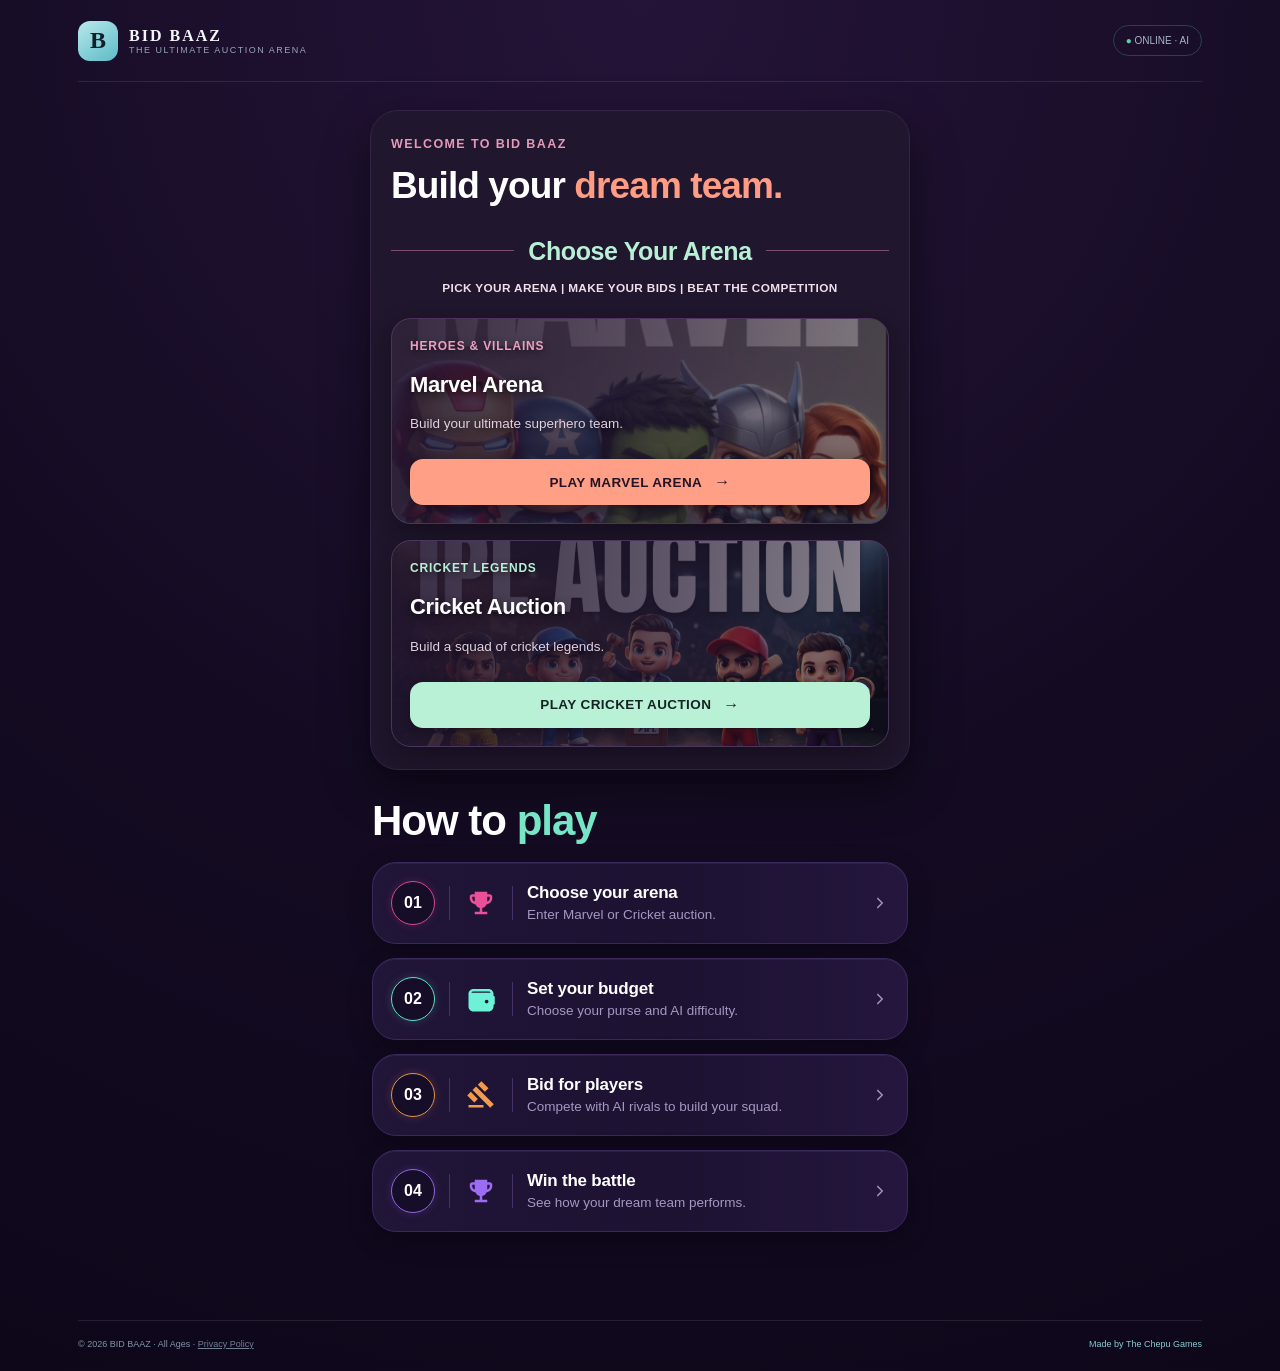
==== commit 028fc521: "Update index.html" ====
--- a/index.html
+++ b/index.html
@@ -2581,7 +2581,7 @@
    </main>
    <footer>
     <span>
-     &copy; 2026 BID BAAZ &middot; <a href="privacy.html" style="color: inherit; text-decoration: underline; opacity: 0.85;">Privacy Policy</a>
+     &copy; 2026 BID BAAZ &middot; All Ages &middot; <a href="privacy.html" style="color: inherit; text-decoration: underline; opacity: 0.85;">Privacy Policy</a>
     </span>
     <span>
      Made by The Chepu Games
